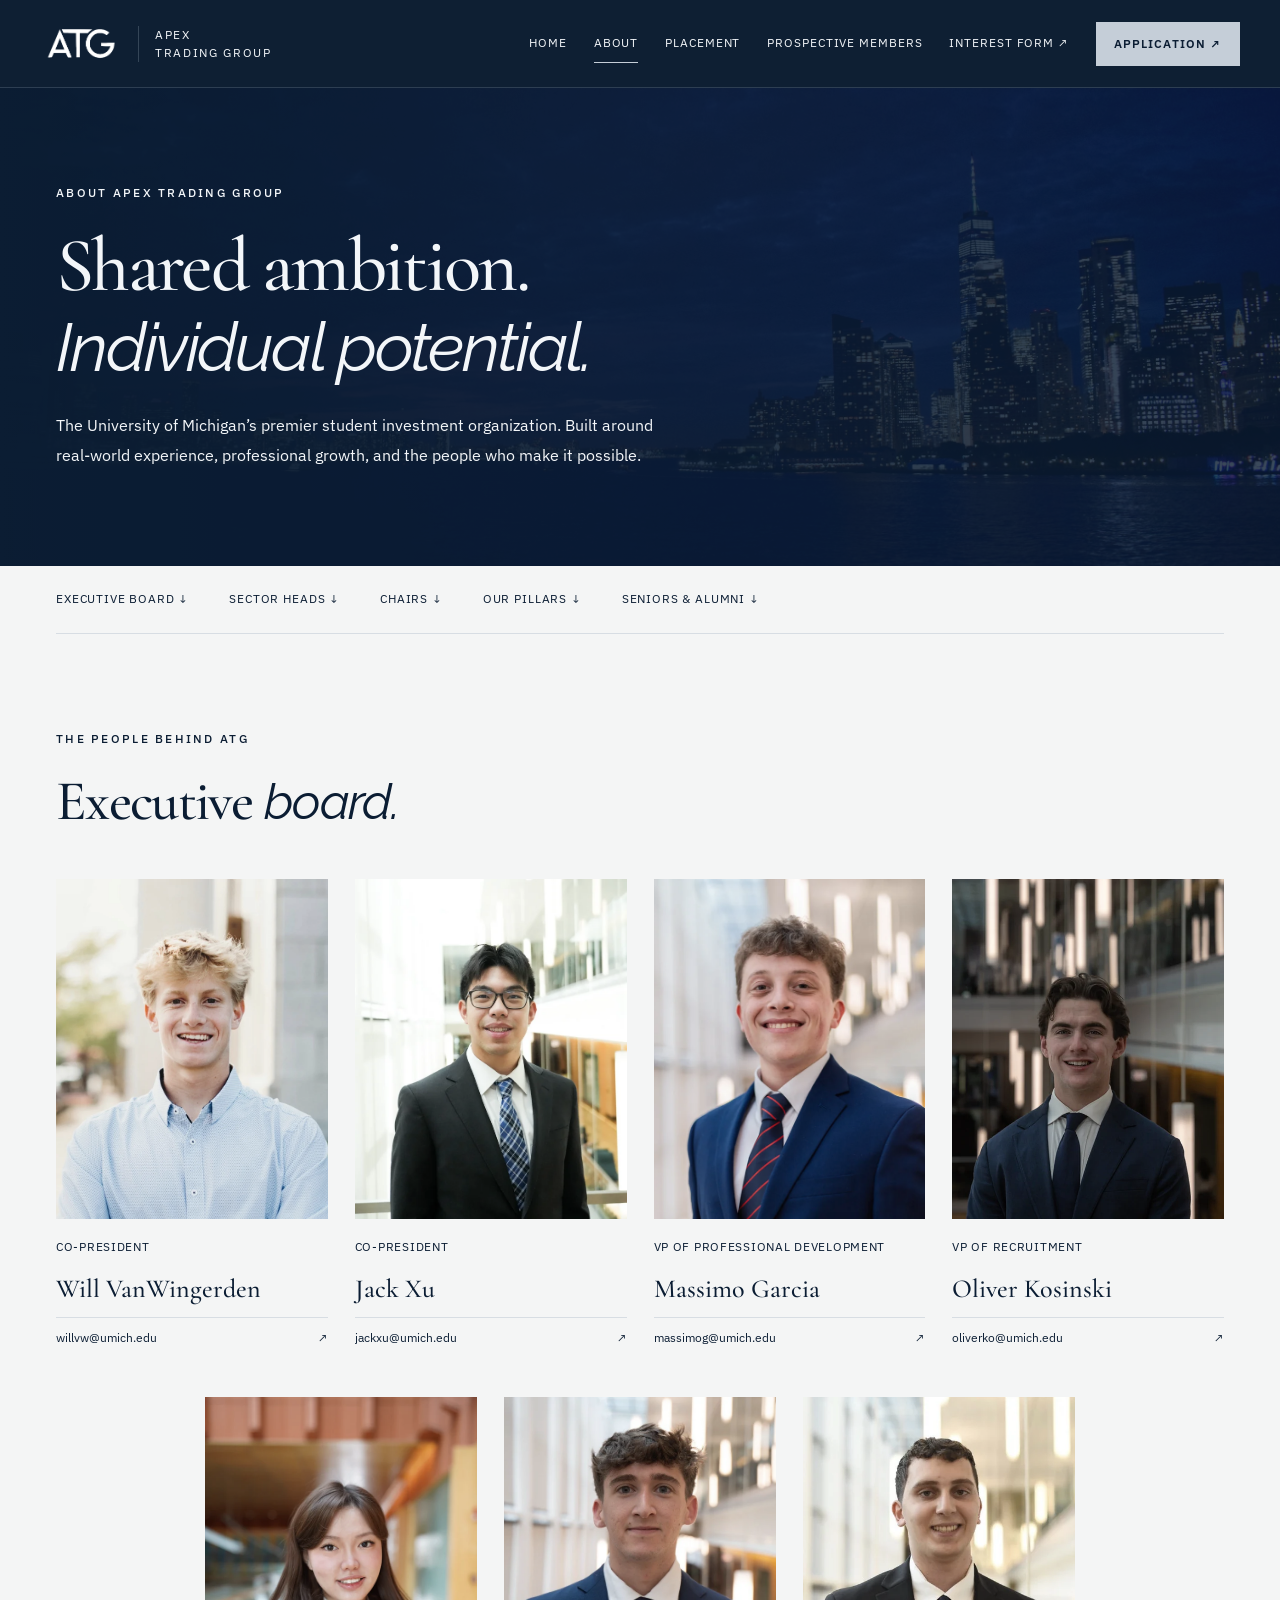
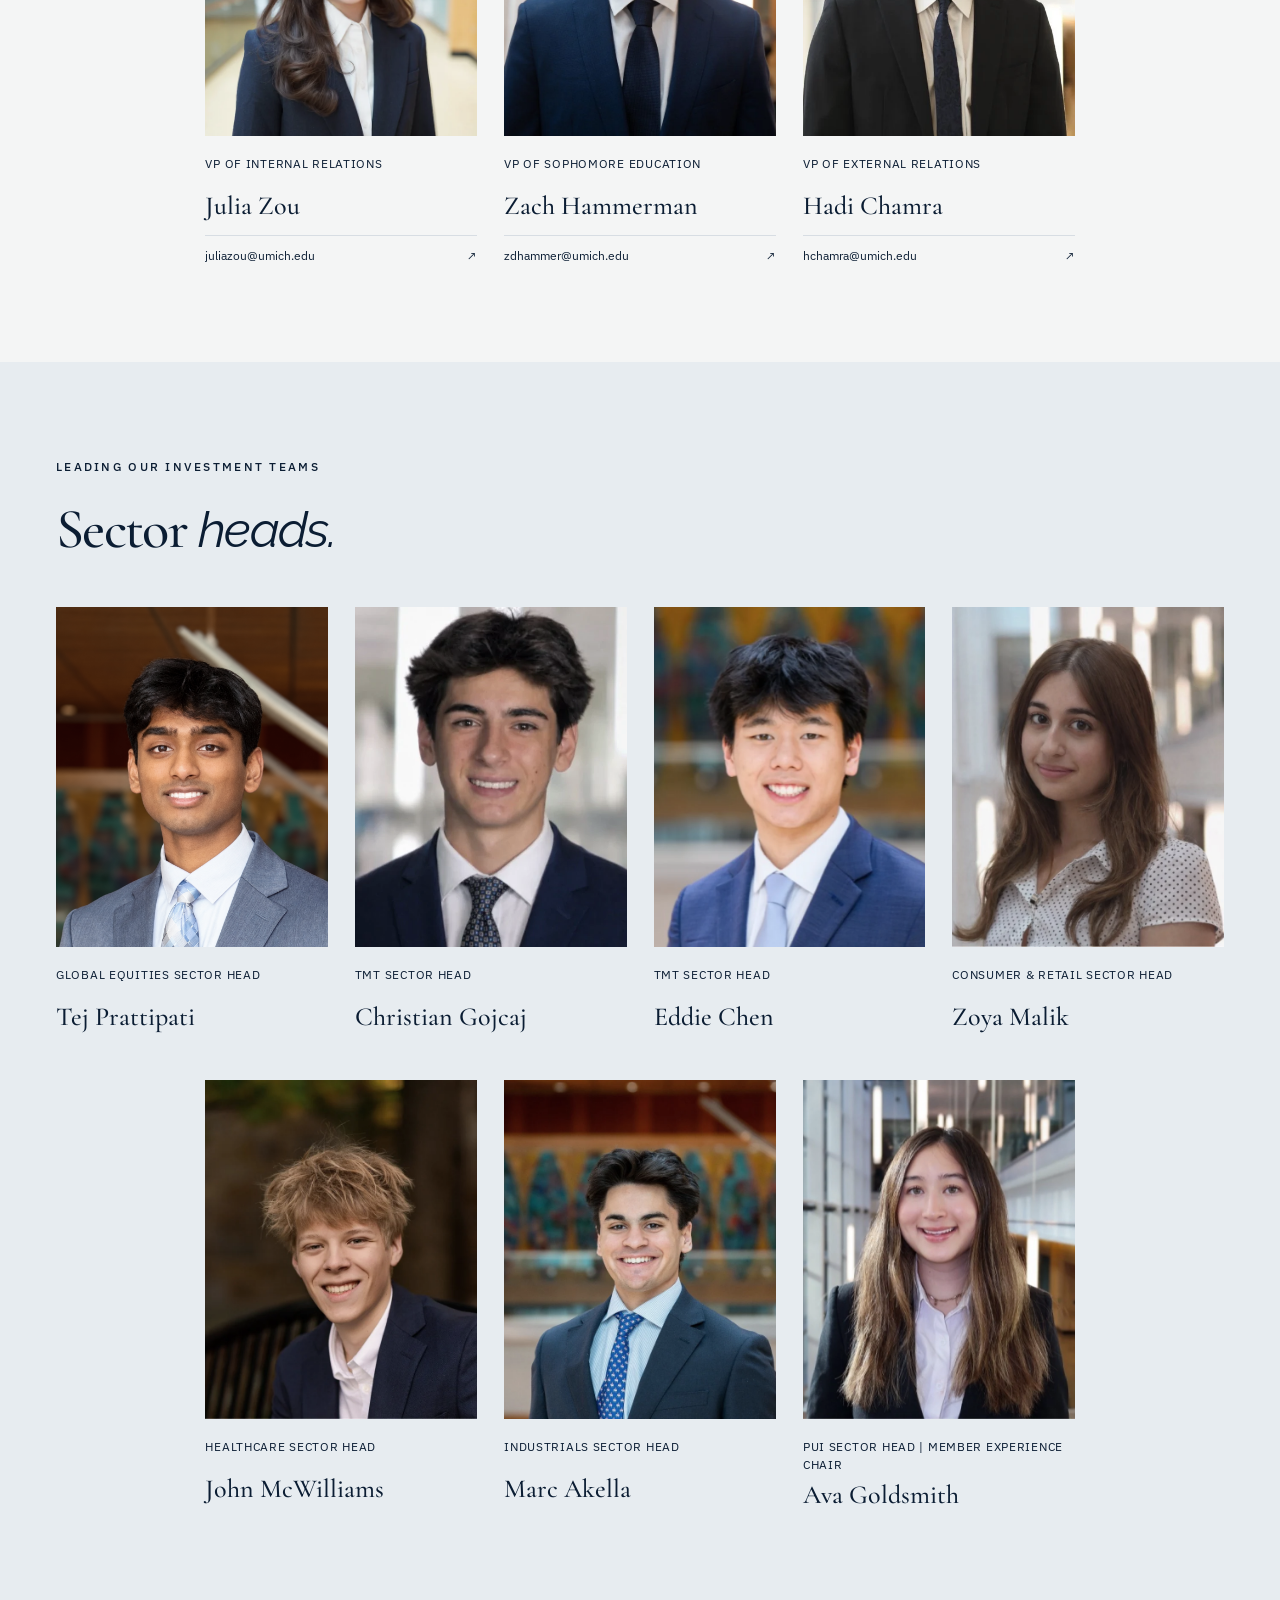
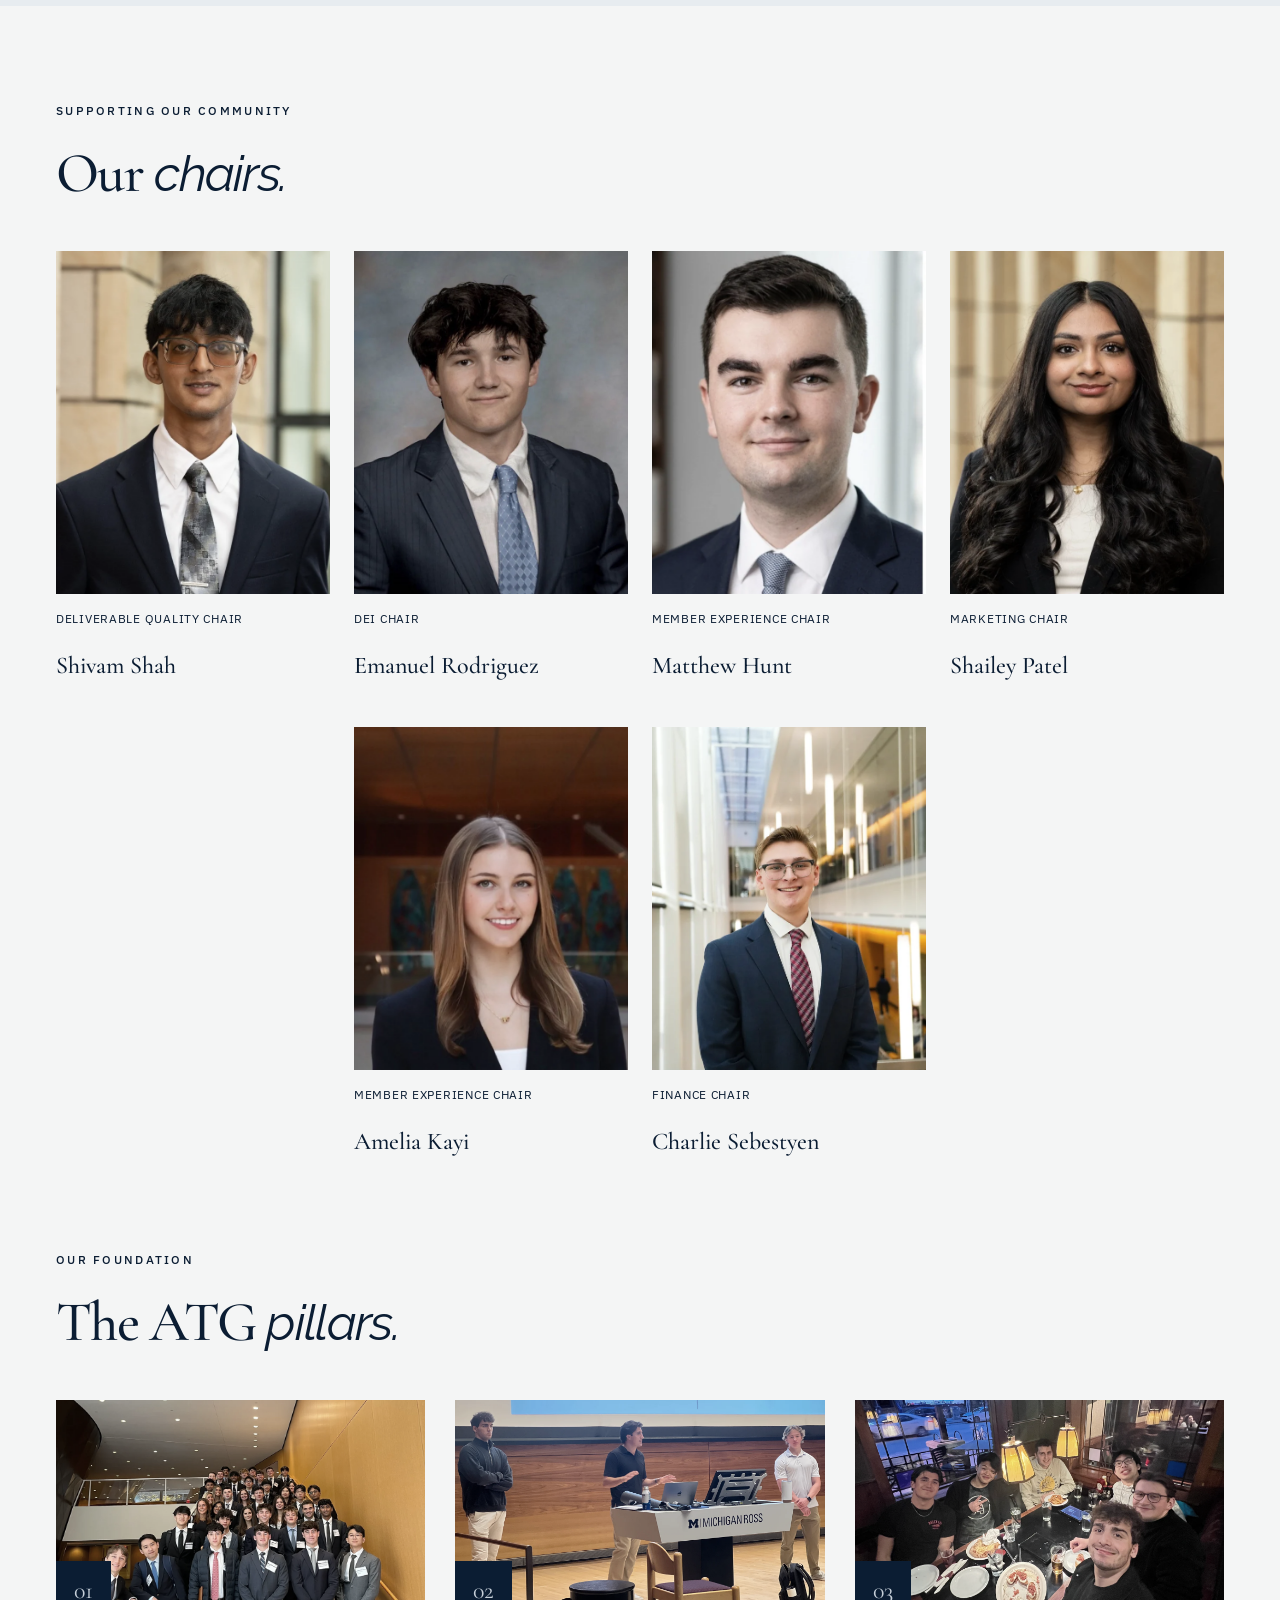
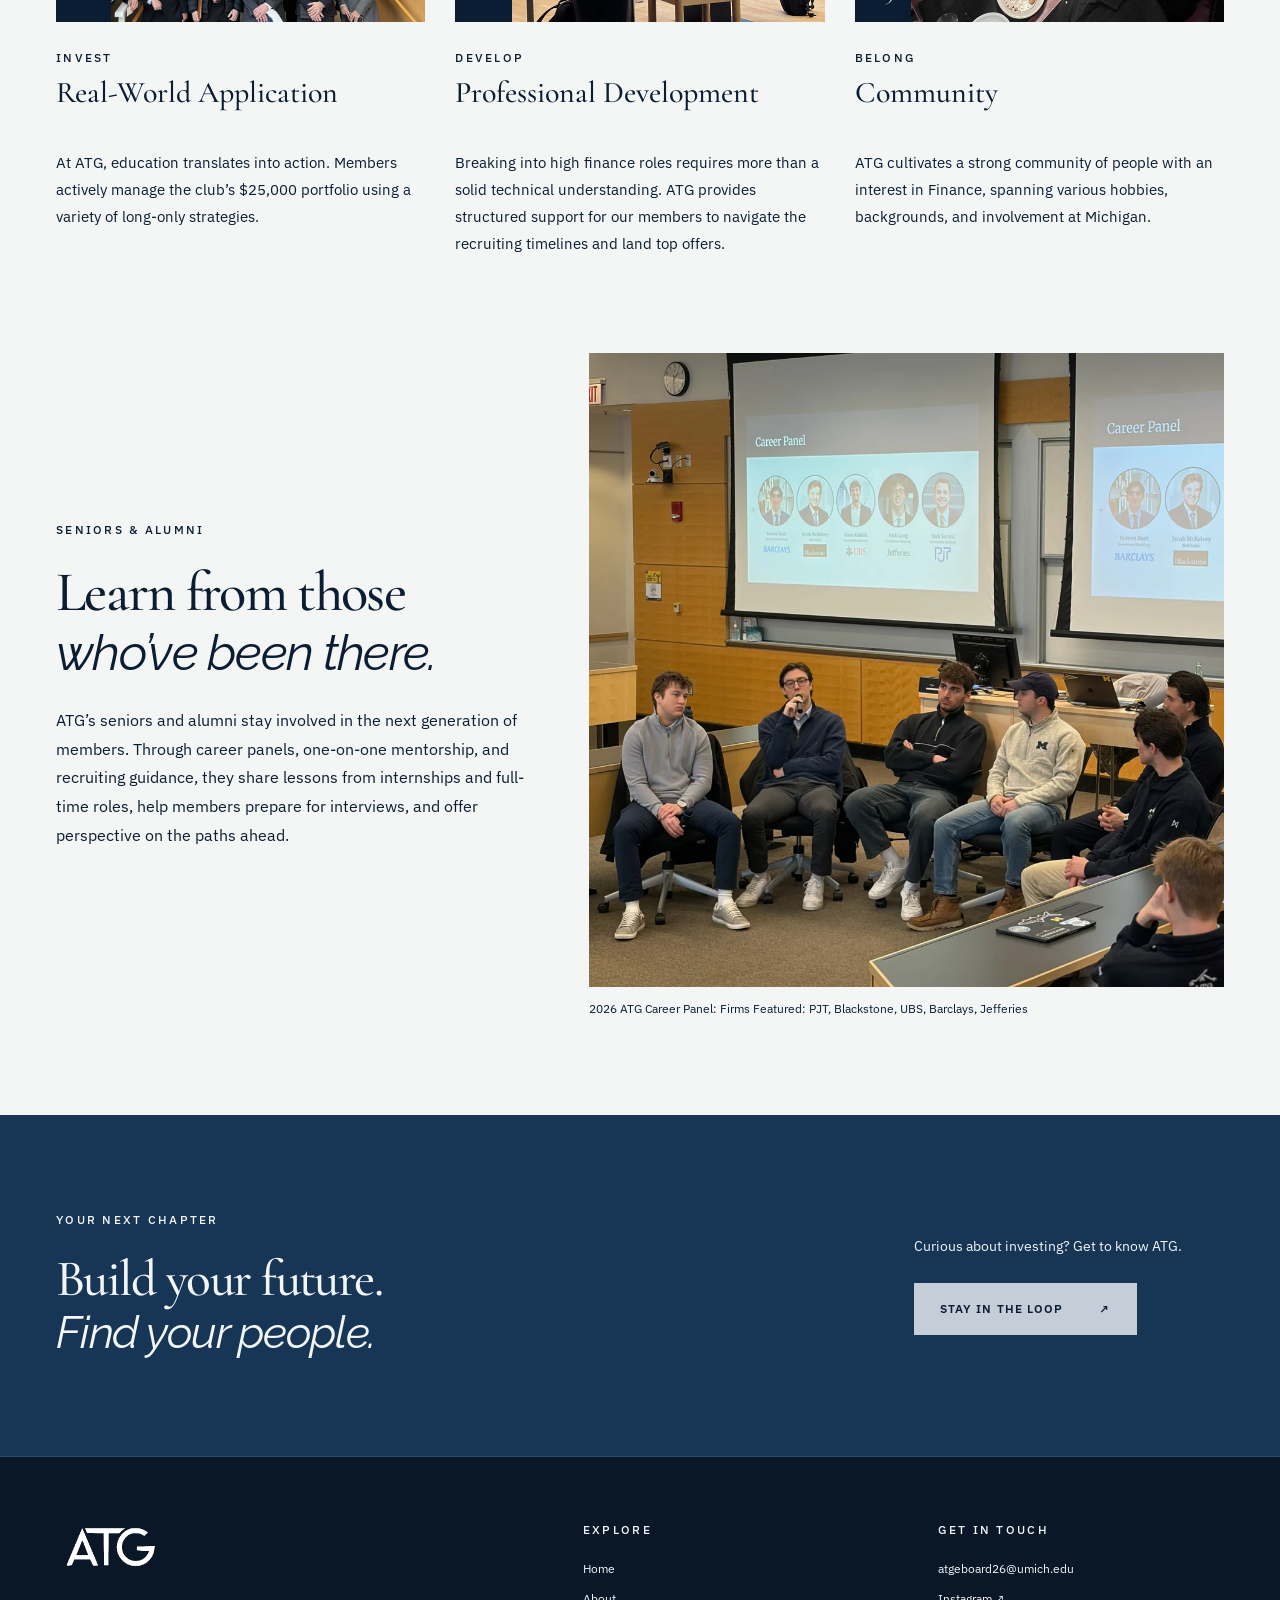
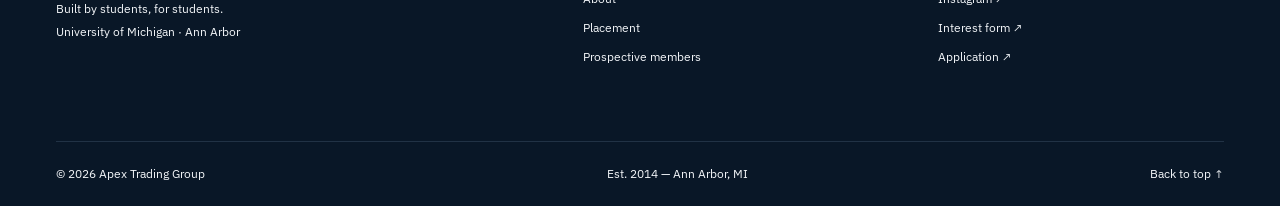
==== about/index.html @ 4c147b8f "Align mobile menu label and hamburger icon" ====
<!doctype html><html lang="en"><head><base href="../"><meta charset="utf-8"><meta name="viewport" content="width=device-width,initial-scale=1"><meta name="theme-color" content="#0b1d33"><title>About — Apex Trading Group | University of Michigan</title><meta name="description" content="Meet the executive board, chairs, and sector heads of Apex Trading Group at the University of Michigan."><link rel="icon" href="assets/images/atg-logo.png"><link rel="stylesheet" href="assets/fonts/fonts.css?v=ea25c4d2a9d0"><link rel="stylesheet" href="assets/style.css?v=7af7ab10a6bd"></head><body id="top"><a class="skip-link" href="about.html#main">Skip to content</a><header class="site-header">
    <a class="brand" href="index.html" aria-label="Apex Trading Group home"><span class="brand-mark"><img src="assets/images/atg-wordmark-white.webp" alt="ATG" width="780" height="366"></span><span class="brand-name">APEX<br>TRADING GROUP</span></a>
    <button class="menu-toggle" type="button" aria-expanded="false" aria-controls="main-nav"><span>Menu</span><svg width="16" height="12" viewBox="0 0 16 12" aria-hidden="true" focusable="false"><path d="M1 1H15M1 6H15M1 11H15" fill="none" stroke="currentColor" stroke-width="1.25"/></svg></button><nav id="main-nav" aria-label="Main navigation"><a href="index.html">Home</a><a href="about.html" aria-current="page">About</a><a href="placement.html">Placement</a><a href="prospective-members.html">Prospective members</a><a class="nav-interest" href="https://docs.google.com/forms/d/e/1FAIpQLScVhLemPFYhCPNIk2Ntit9PGxSt3cFWAZRNWeOc0bkL1iDHwQ/viewform" target="_blank" rel="noopener">Interest form ↗</a><a class="button small" href="https://docs.google.com/forms/d/e/1FAIpQLSdsdARANegPU2hPOpjgXjonW-cbbBb34Cm18DGZ4Rh7cRIPxQ/viewform" target="_blank" rel="noopener">Application ↗</a></nav></header><main id="main"><section class="subhero"><div class="subhero-sky"></div><div class="wrap"><p class="eyebrow light">About Apex Trading Group</p><h1>Shared ambition.<br><em>Individual potential.</em></h1><p class="lead">The University of Michigan’s premier student investment organization. Built around real-world experience, professional growth, and the people who make it possible.</p></div></section>
    <nav class="section-nav wrap" aria-label="About sections"><a href="about.html#executive-board">Executive board ↓</a><a href="about.html#sector-heads">Sector heads ↓</a><a href="about.html#chairs">Chairs ↓</a><a href="about.html#pillars">Our pillars ↓</a><a href="about.html#mentorship">Seniors &amp; alumni ↓</a></nav>
    <section id="executive-board" class="section wrap"><div class="section-heading"><div><p class="eyebrow">The people behind ATG</p><h2>Executive <em>board.</em></h2></div></div><div class="people-grid"><article class="person reveal"><div class="person-photo"><img src="assets/images/will-vanwingerden.webp" alt="Will VanWingerden" class="" width="841" height="900" loading="lazy" ></div><div class="person-info"><p>Co-President</p><h3>Will VanWingerden</h3><a href="mailto:willvw@umich.edu">willvw@umich.edu <span>↗</span></a></div></article><article class="person reveal"><div class="person-photo"><img src="assets/images/jack-xu.webp" alt="Jack Xu" class="" width="639" height="900" loading="lazy" ></div><div class="person-info"><p>Co-President</p><h3>Jack Xu</h3><a href="mailto:jackxu@umich.edu">jackxu@umich.edu <span>↗</span></a></div></article><article class="person reveal"><div class="person-photo"><img src="assets/images/massimo-garcia.webp" alt="Massimo Garcia" class="" width="600" height="900" loading="lazy" ></div><div class="person-info"><p>VP of Professional Development</p><h3>Massimo Garcia</h3><a href="mailto:massimog@umich.edu">massimog@umich.edu <span>↗</span></a></div></article><article class="person reveal"><div class="person-photo"><img src="assets/images/oliver-kosinski.webp" alt="Oliver Kosinski" class="" width="599" height="900" loading="lazy" style="--photo-zoom:1.15;object-position:center 65%"></div><div class="person-info"><p>VP of Recruitment</p><h3>Oliver Kosinski</h3><a href="mailto:oliverko@umich.edu">oliverko@umich.edu <span>↗</span></a></div></article><article class="person reveal"><div class="person-photo"><img src="assets/images/julia-zou.webp" alt="Julia Zou" class="" width="600" height="900" loading="lazy" ></div><div class="person-info"><p>VP of Internal Relations</p><h3>Julia Zou</h3><a href="mailto:juliazou@umich.edu">juliazou@umich.edu <span>↗</span></a></div></article><article class="person reveal"><div class="person-photo"><img src="assets/images/zach-hammerman.webp" alt="Zach Hammerman" class="" width="800" height="800" loading="lazy" ></div><div class="person-info"><p>VP of Sophomore Education</p><h3>Zach Hammerman</h3><a href="mailto:zdhammer@umich.edu">zdhammer@umich.edu <span>↗</span></a></div></article><article class="person reveal"><div class="person-photo"><img src="assets/images/hadi-chamra.webp" alt="Hadi Chamra" class="" width="900" height="572" loading="lazy" ></div><div class="person-info"><p>VP of External Relations</p><h3>Hadi Chamra</h3><a href="mailto:hchamra@umich.edu">hchamra@umich.edu <span>↗</span></a></div></article></div></section>
    <section id="sector-heads" class="section chairs-section"><div class="wrap"><div class="section-heading"><div><p class="eyebrow">Leading our investment teams</p><h2>Sector <em>heads.</em></h2></div></div><div class="people-grid"><article class="person reveal"><div class="person-photo"><img src="assets/images/tej-prattipati-new.png" alt="Tej Prattipati" class="" width="1254" height="1254" loading="lazy" ></div><div class="person-info"><p>Global Equities Sector Head</p><h3>Tej Prattipati</h3></div></article><article class="person reveal"><div class="person-photo"><img src="assets/images/christian-gojcaj.webp" alt="Christian Gojcaj" class="" width="579" height="599" loading="lazy" ></div><div class="person-info"><p>TMT Sector Head</p><h3>Christian Gojcaj</h3></div></article><article class="person reveal"><div class="person-photo"><img src="assets/images/edward-chen.webp" alt="Eddie Chen" class="" width="800" height="800" loading="lazy" ></div><div class="person-info"><p>TMT Sector Head</p><h3>Eddie Chen</h3></div></article><article class="person reveal"><div class="person-photo"><img src="assets/images/zoya-malik.webp" alt="Zoya Malik" class="" width="800" height="800" loading="lazy" ></div><div class="person-info"><p>Consumer &amp; Retail Sector Head</p><h3>Zoya Malik</h3></div></article><article class="person reveal"><div class="person-photo"><img src="assets/images/john-mcwilliams.webp" alt="John McWilliams" class="" width="800" height="800" loading="lazy" ></div><div class="person-info"><p>Healthcare Sector Head</p><h3>John McWilliams</h3></div></article><article class="person reveal"><div class="person-photo"><img src="assets/images/marc-akella.webp" alt="Marc Akella" class="" width="800" height="800" loading="lazy" ></div><div class="person-info"><p>Industrials Sector Head</p><h3>Marc Akella</h3></div></article><article class="person reveal"><div class="person-photo"><img src="assets/images/ava-goldsmith.webp" alt="Ava Goldsmith" class="" width="800" height="800" loading="lazy" ></div><div class="person-info"><p>PUI Sector Head | Member Experience Chair</p><h3>Ava Goldsmith</h3></div></article></div></div></section>
    <section id="chairs" class="section wrap"><div class="section-heading"><div><p class="eyebrow">Supporting our community</p><h2>Our <em>chairs.</em></h2></div></div><div class="people-grid"><article class="person reveal"><div class="person-photo"><img src="assets/images/shivam-shah.webp" alt="Shivam Shah" class="" width="800" height="800" loading="lazy" ></div><div class="person-info"><p>Deliverable Quality Chair</p><h3>Shivam Shah</h3></div></article><article class="person reveal"><div class="person-photo"><img src="assets/images/emanuel-rodriguez.webp" alt="Emanuel Rodriguez" class="" width="648" height="899" loading="lazy" ></div><div class="person-info"><p>DEI Chair</p><h3>Emanuel Rodriguez</h3></div></article><article class="person reveal"><div class="person-photo"><img src="assets/images/matthew-hunt.webp" alt="Matthew Hunt" class="" width="800" height="800" loading="lazy" ></div><div class="person-info"><p>Member Experience Chair</p><h3>Matthew Hunt</h3></div></article><article class="person reveal"><div class="person-photo"><img src="assets/images/shailey-patel.webp" alt="Shailey Patel" class="" width="800" height="800" loading="lazy" ></div><div class="person-info"><p>Marketing Chair</p><h3>Shailey Patel</h3></div></article><article class="person reveal"><div class="person-photo"><img src="assets/images/amelia-kayi.webp" alt="Amelia Kayi" class="" width="800" height="800" loading="lazy" ></div><div class="person-info"><p>Member Experience Chair</p><h3>Amelia Kayi</h3></div></article><article class="person reveal"><div class="person-photo"><img src="assets/images/charlie-sebestyen.webp" alt="Charlie Sebestyen" class="" width="599" height="900" loading="lazy" ></div><div class="person-info"><p>Finance Chair</p><h3>Charlie Sebestyen</h3></div></article></div></section>
    <section id="pillars" class="section wrap"><div class="section-heading"><div><p class="eyebrow">Our foundation</p><h2>The ATG <em>pillars.</em></h2></div></div><div class="pillars"><article class="pillar reveal" id="pillar-1"><div class="pillar-photo"><img src="assets/images/real-world-application.webp" alt="ATG members together at a club event" class="" width="1050" height="1400" loading="lazy" ><span>01</span></div><div class="pillar-copy"><p class="eyebrow">Invest</p><h3>Real-World Application</h3><p>At ATG, education translates into action. Members actively manage the club’s $25,000 portfolio using a variety of long-only strategies.</p></div></article><article class="pillar reveal" id="pillar-2"><div class="pillar-photo"><img src="assets/images/club-gallery-10.webp" alt="ATG members presenting at the Michigan Ross podium" class="" width="1400" height="1050" loading="lazy" ><span>02</span></div><div class="pillar-copy"><p class="eyebrow">Develop</p><h3>Professional Development</h3><p>Breaking into high finance roles requires more than a solid technical understanding. ATG provides structured support for our members to navigate the recruiting timelines and land top offers.</p></div></article><article class="pillar reveal" id="pillar-3"><div class="pillar-photo"><img src="assets/images/community.webp" alt="ATG members socializing" class="" width="1400" height="1050" loading="lazy" ><span>03</span></div><div class="pillar-copy"><p class="eyebrow">Belong</p><h3>Community</h3><p>ATG cultivates a strong community of people with an interest in Finance, spanning various hobbies, backgrounds, and involvement at Michigan.</p></div></article></div></section>
    <section id="mentorship" class="section wrap mentorship-section"><div class="mentorship-copy"><p class="eyebrow">Seniors &amp; alumni</p><h2>Learn from those<br><em>who’ve been there.</em></h2><p>ATG’s seniors and alumni stay involved in the next generation of members. Through career panels, one-on-one mentorship, and recruiting guidance, they share lessons from internships and full-time roles, help members prepare for interviews, and offer perspective on the paths ahead.</p></div><figure class="mentorship-photo"><img src="assets/images/placement-group-photo.webp" alt="ATG members sharing their recruiting experiences at a career panel" class="" width="1050" height="1400" loading="lazy" ><figcaption>2026 ATG Career Panel: Firms Featured: PJT, Blackstone, UBS, Barclays, Jefferies</figcaption></figure></section></main><section class="join-band"><div class="wrap join-inner"><div><p class="eyebrow light">Your next chapter</p><h2>Build your future.<br><em>Find your people.</em></h2></div><div><p>Curious about investing? Get to know ATG.</p><a class="button" href="https://docs.google.com/forms/d/e/1FAIpQLScVhLemPFYhCPNIk2Ntit9PGxSt3cFWAZRNWeOc0bkL1iDHwQ/viewform" target="_blank" rel="noopener">Stay in the loop <span>↗</span></a></div></div></section>
    <footer class="site-footer"><div class="wrap footer-main"><a class="footer-brand" href="index.html"><img src="assets/images/atg-wordmark-white.webp" alt="Apex Trading Group" width="150" height="80"><span>Built by students, for students.<br>University of Michigan · Ann Arbor</span></a><div><p class="eyebrow light">Explore</p><a href="index.html">Home</a><a href="about.html">About</a><a href="placement.html">Placement</a><a href="prospective-members.html">Prospective members</a></div><div><p class="eyebrow light">Get in touch</p><a href="mailto:atgeboard26@umich.edu">atgeboard26@umich.edu</a><a class="" href="https://www.instagram.com/atgumich/?hl=en" target="_blank" rel="noopener">Instagram ↗</a><a class="" href="https://docs.google.com/forms/d/e/1FAIpQLScVhLemPFYhCPNIk2Ntit9PGxSt3cFWAZRNWeOc0bkL1iDHwQ/viewform" target="_blank" rel="noopener">Interest form ↗</a><a class="" href="https://docs.google.com/forms/d/e/1FAIpQLSdsdARANegPU2hPOpjgXjonW-cbbBb34Cm18DGZ4Rh7cRIPxQ/viewform" target="_blank" rel="noopener">Application ↗</a></div></div><div class="wrap footer-bottom"><span>© 2026 Apex Trading Group</span><span>Est. 2014 — Ann Arbor, MI</span><a href="about.html#top">Back to top ↑</a></div></footer><script src="assets/main.js?v=b35084d74c52" defer></script></body></html>
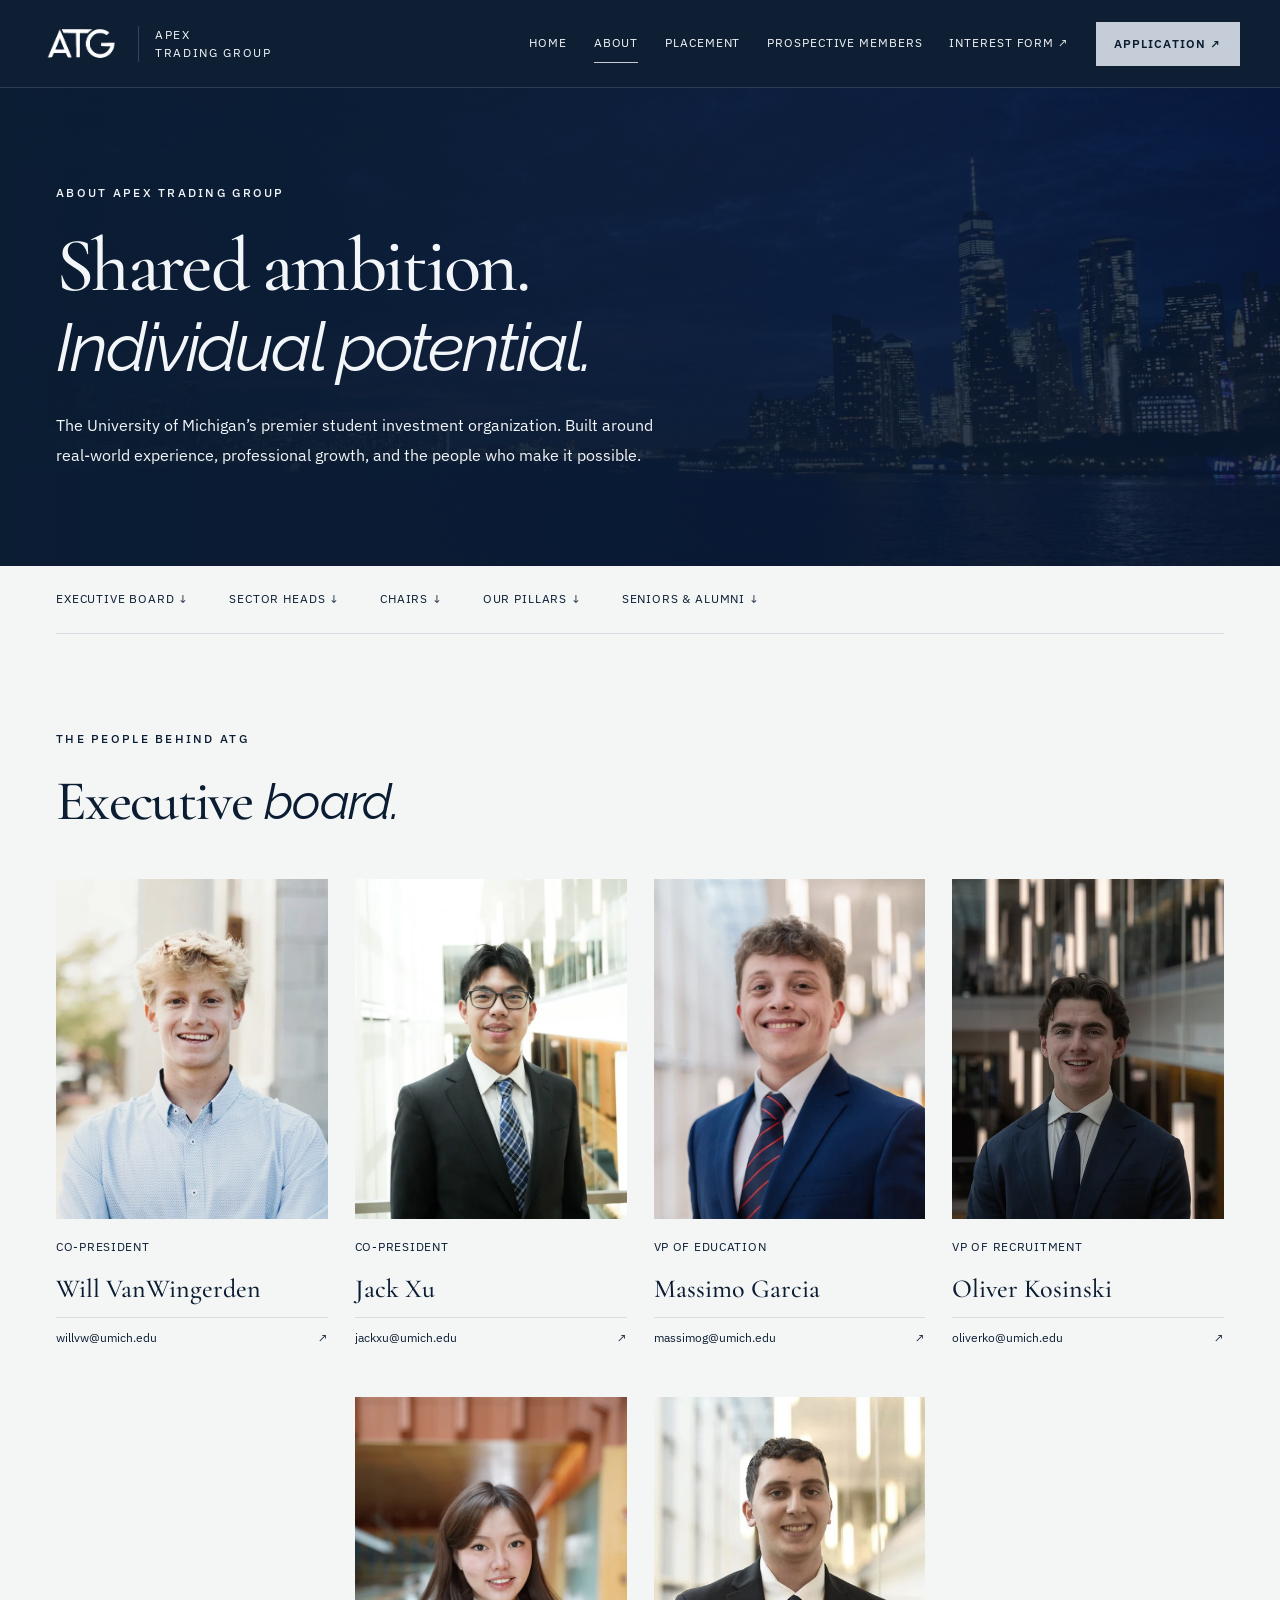
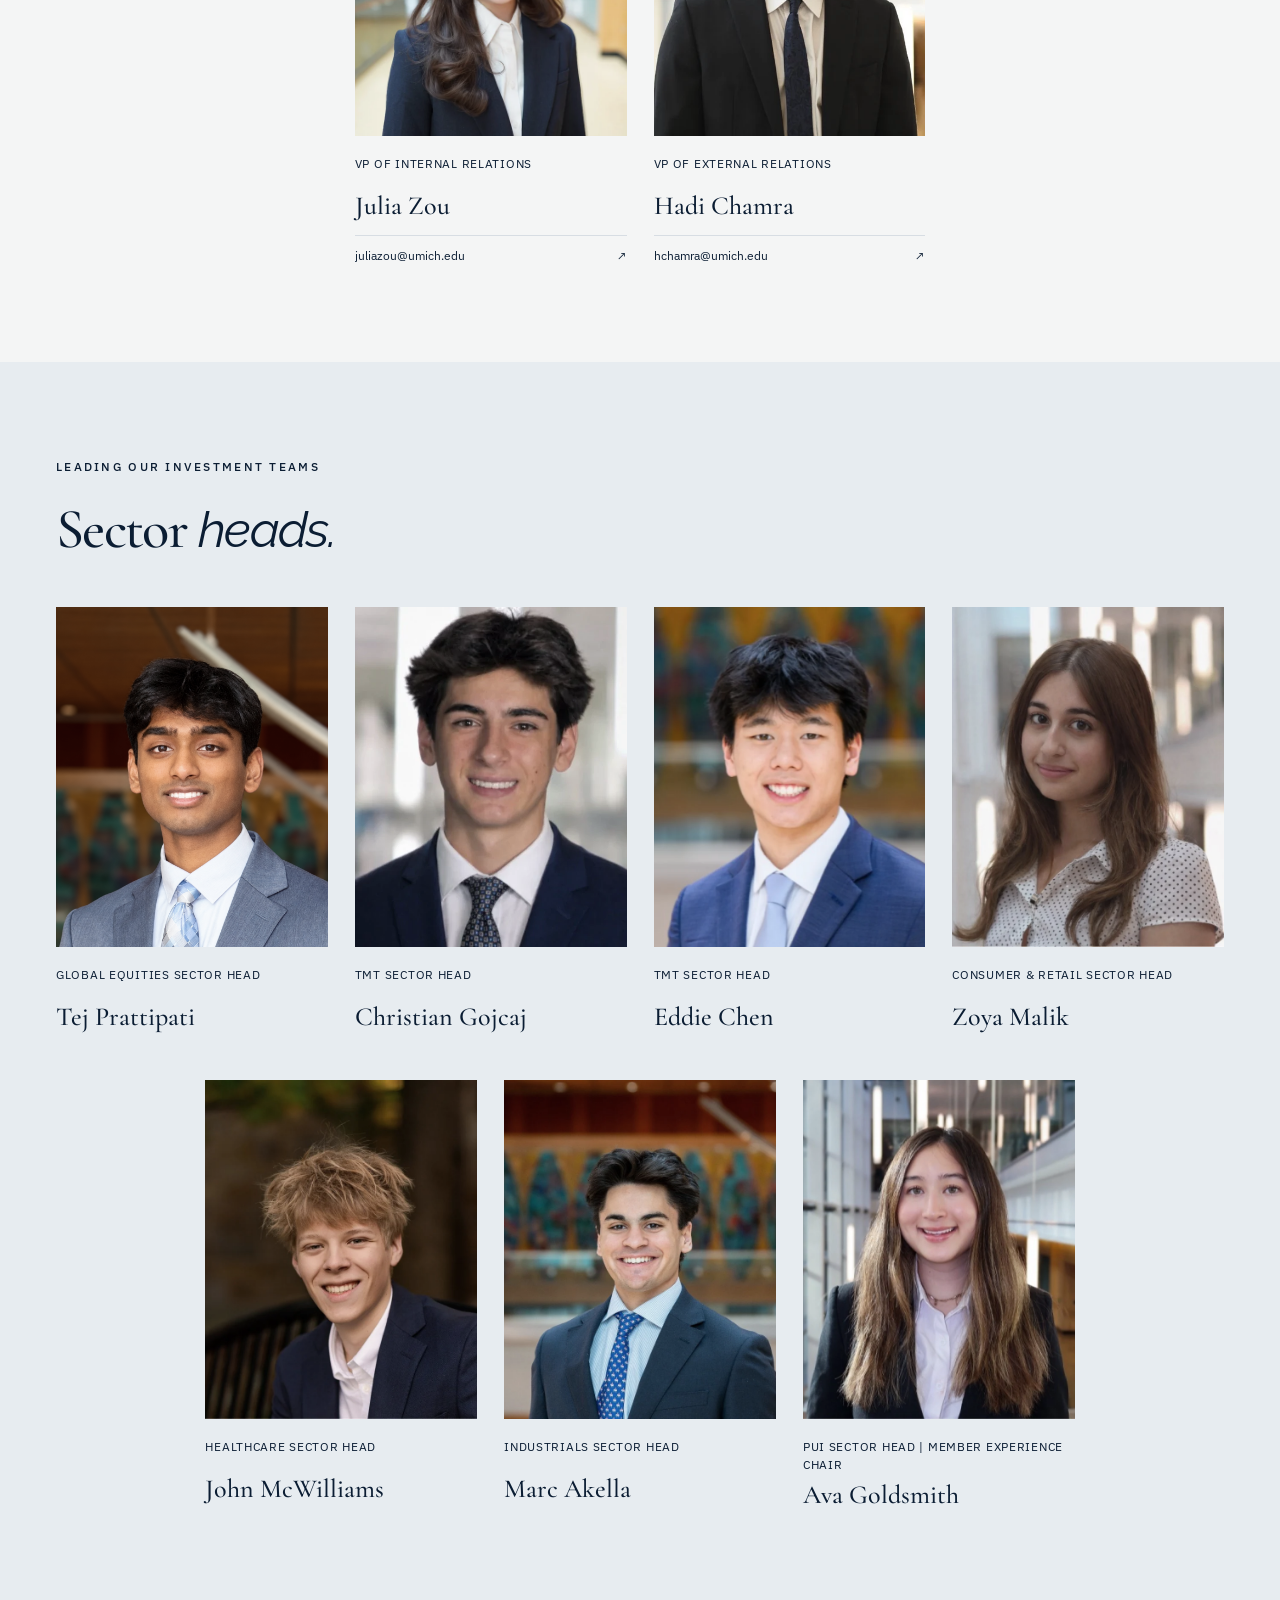
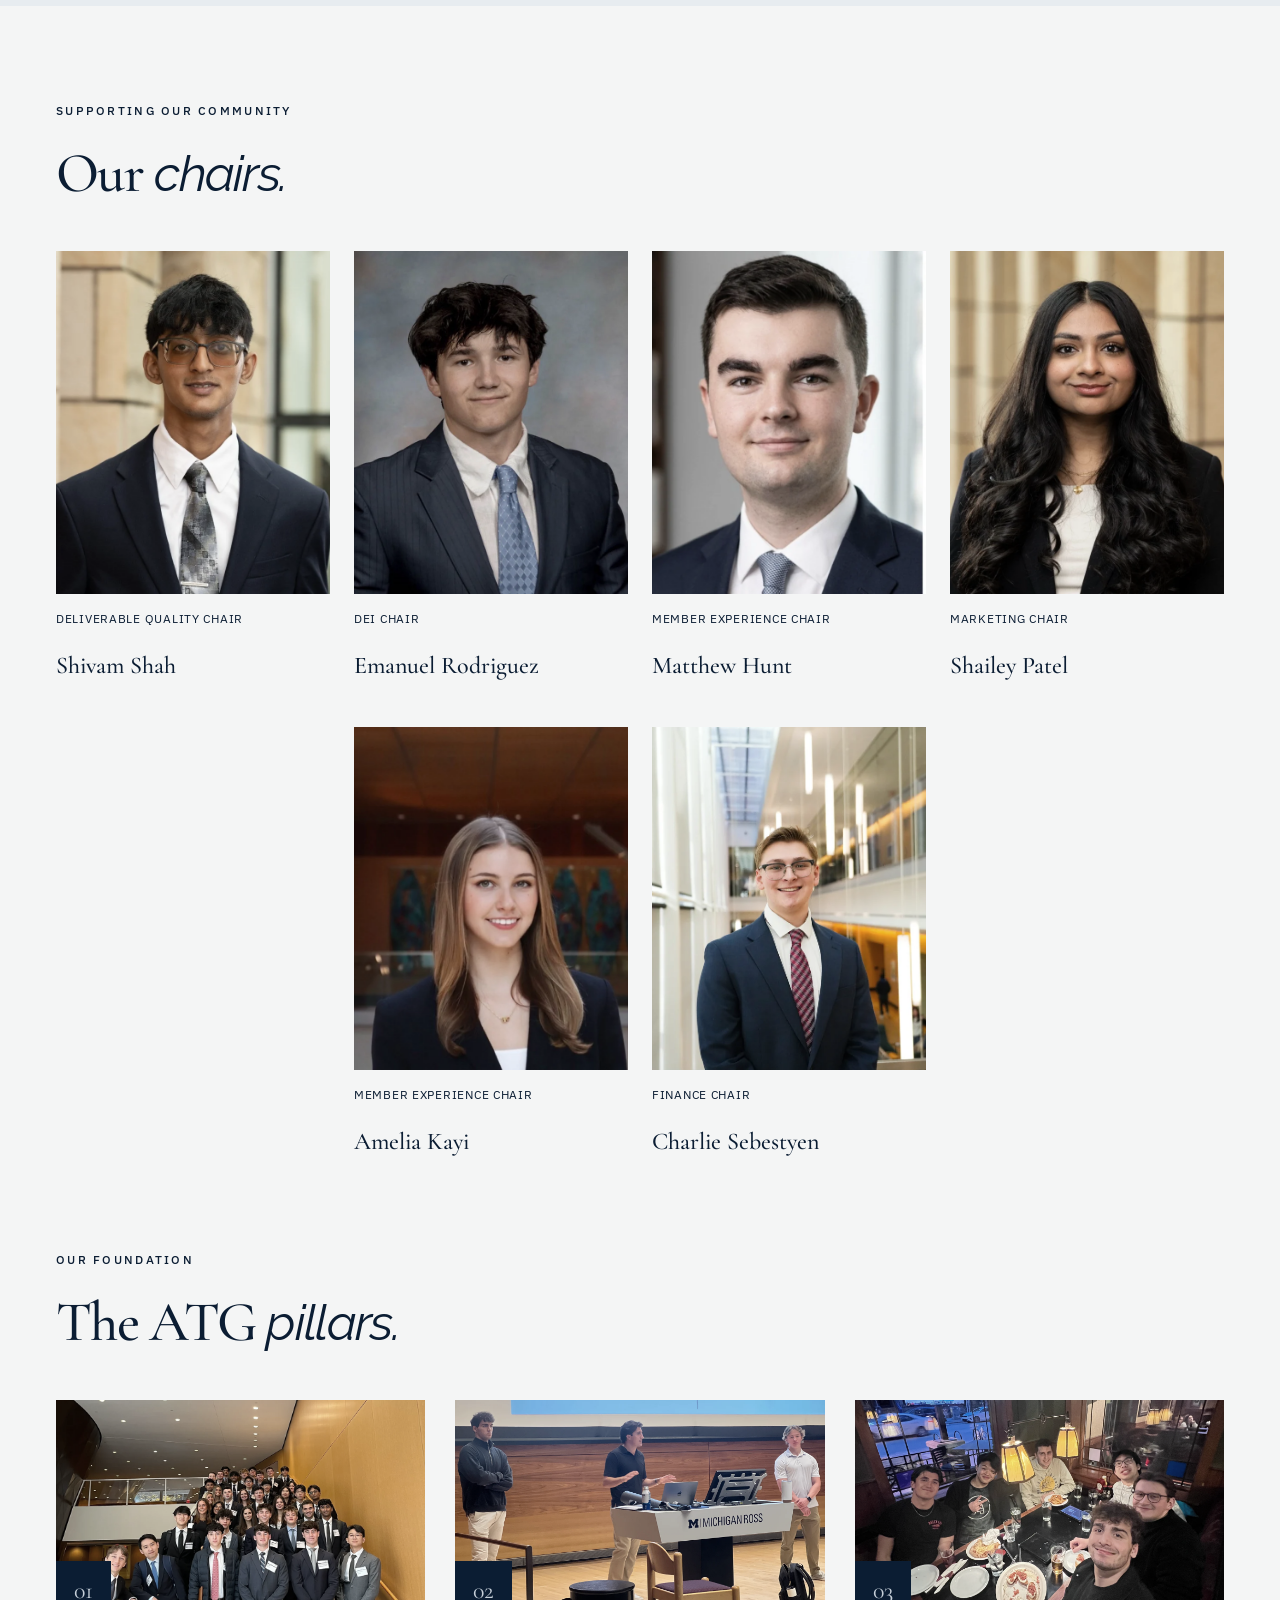
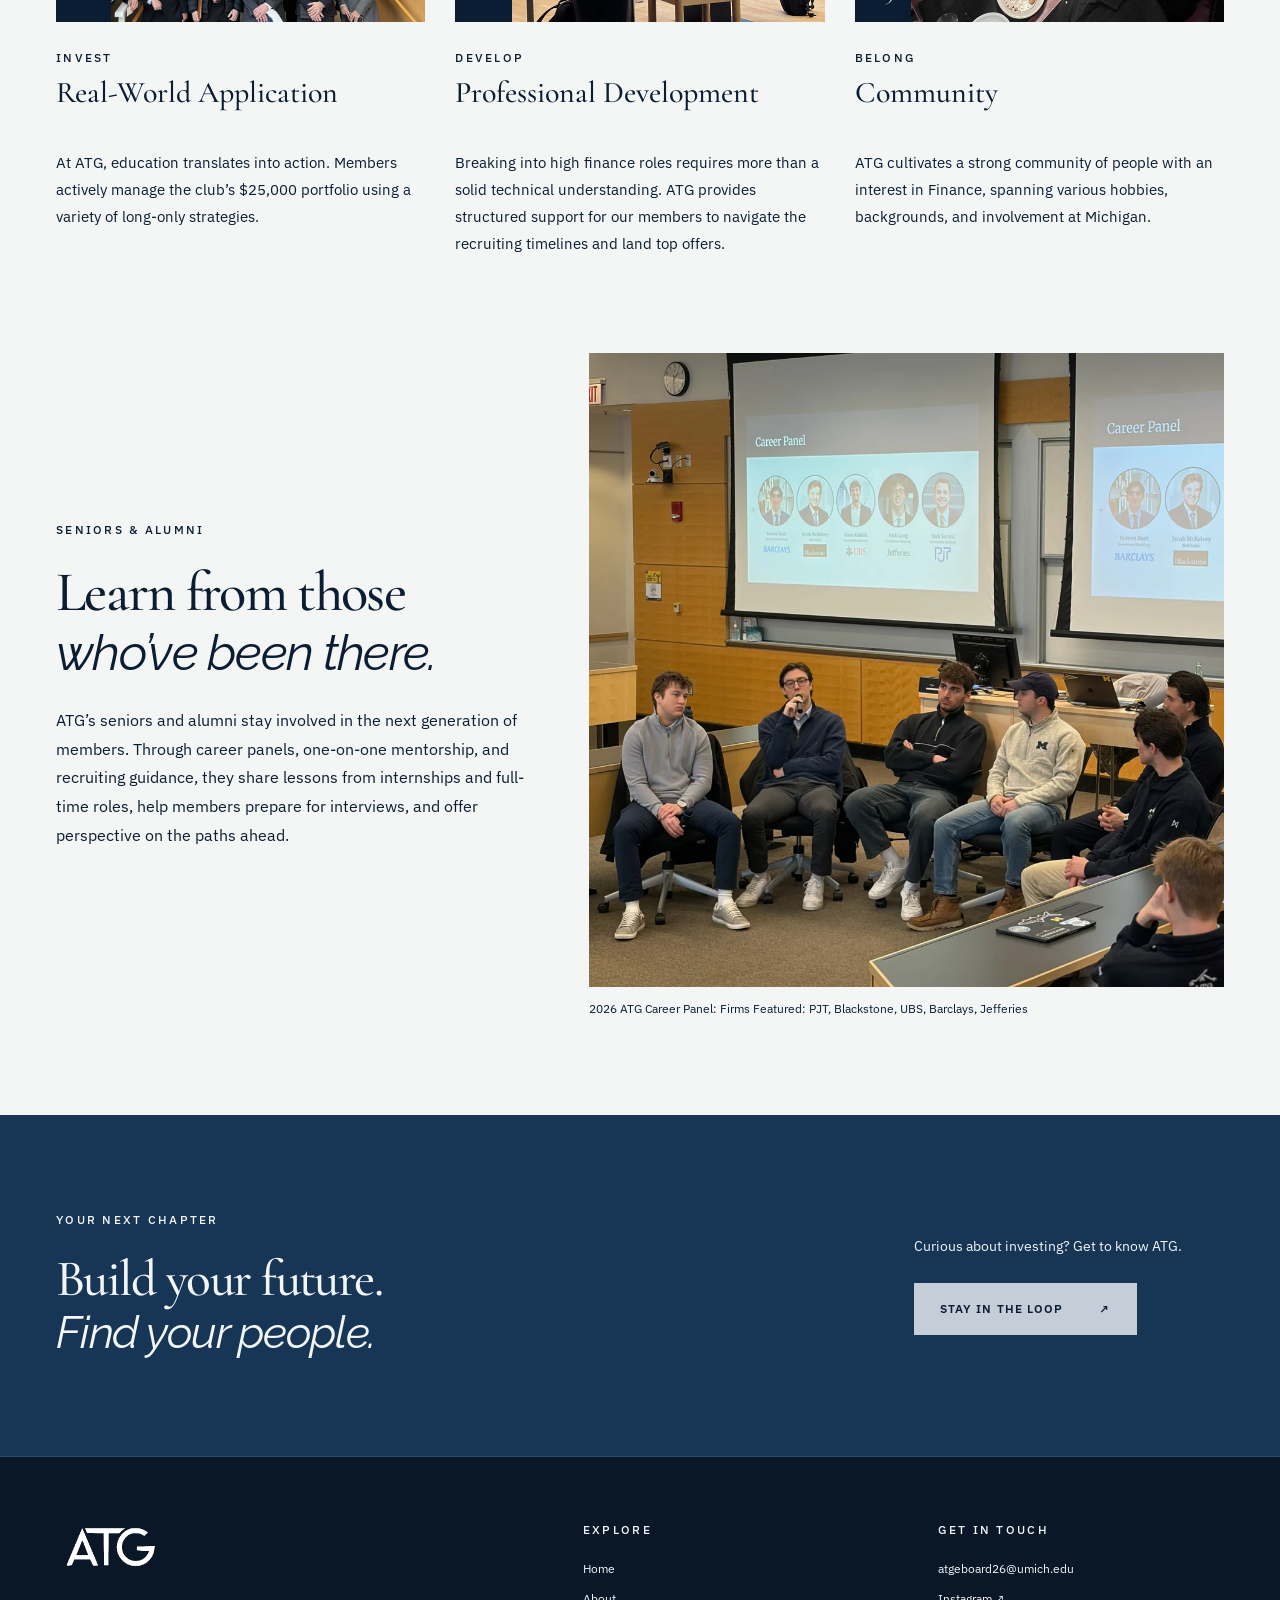
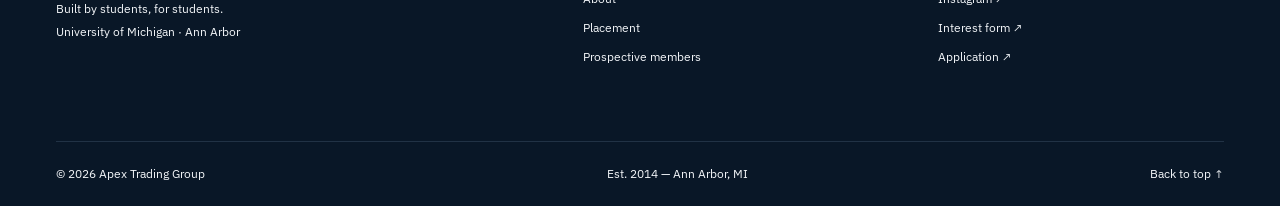
==== commit cc0531e0: "Update executive board roster and education title" ====
--- a/about/index.html
+++ b/about/index.html
@@ -2,7 +2,7 @@
     <a class="brand" href="index.html" aria-label="Apex Trading Group home"><span class="brand-mark"><img src="assets/images/atg-wordmark-white.webp" alt="ATG" width="780" height="366"></span><span class="brand-name">APEX<br>TRADING GROUP</span></a>
     <button class="menu-toggle" type="button" aria-expanded="false" aria-controls="main-nav"><span>Menu</span><svg width="16" height="12" viewBox="0 0 16 12" aria-hidden="true" focusable="false"><path d="M1 1H15M1 6H15M1 11H15" fill="none" stroke="currentColor" stroke-width="1.25"/></svg></button><nav id="main-nav" aria-label="Main navigation"><a href="index.html">Home</a><a href="about.html" aria-current="page">About</a><a href="placement.html">Placement</a><a href="prospective-members.html">Prospective members</a><a class="nav-interest" href="https://docs.google.com/forms/d/e/1FAIpQLScVhLemPFYhCPNIk2Ntit9PGxSt3cFWAZRNWeOc0bkL1iDHwQ/viewform" target="_blank" rel="noopener">Interest form ↗</a><a class="button small" href="https://docs.google.com/forms/d/e/1FAIpQLSdsdARANegPU2hPOpjgXjonW-cbbBb34Cm18DGZ4Rh7cRIPxQ/viewform" target="_blank" rel="noopener">Application ↗</a></nav></header><main id="main"><section class="subhero"><div class="subhero-sky"></div><div class="wrap"><p class="eyebrow light">About Apex Trading Group</p><h1>Shared ambition.<br><em>Individual potential.</em></h1><p class="lead">The University of Michigan’s premier student investment organization. Built around real-world experience, professional growth, and the people who make it possible.</p></div></section>
     <nav class="section-nav wrap" aria-label="About sections"><a href="about.html#executive-board">Executive board ↓</a><a href="about.html#sector-heads">Sector heads ↓</a><a href="about.html#chairs">Chairs ↓</a><a href="about.html#pillars">Our pillars ↓</a><a href="about.html#mentorship">Seniors &amp; alumni ↓</a></nav>
-    <section id="executive-board" class="section wrap"><div class="section-heading"><div><p class="eyebrow">The people behind ATG</p><h2>Executive <em>board.</em></h2></div></div><div class="people-grid"><article class="person reveal"><div class="person-photo"><img src="assets/images/will-vanwingerden.webp" alt="Will VanWingerden" class="" width="841" height="900" loading="lazy" ></div><div class="person-info"><p>Co-President</p><h3>Will VanWingerden</h3><a href="mailto:willvw@umich.edu">willvw@umich.edu <span>↗</span></a></div></article><article class="person reveal"><div class="person-photo"><img src="assets/images/jack-xu.webp" alt="Jack Xu" class="" width="639" height="900" loading="lazy" ></div><div class="person-info"><p>Co-President</p><h3>Jack Xu</h3><a href="mailto:jackxu@umich.edu">jackxu@umich.edu <span>↗</span></a></div></article><article class="person reveal"><div class="person-photo"><img src="assets/images/massimo-garcia.webp" alt="Massimo Garcia" class="" width="600" height="900" loading="lazy" ></div><div class="person-info"><p>VP of Professional Development</p><h3>Massimo Garcia</h3><a href="mailto:massimog@umich.edu">massimog@umich.edu <span>↗</span></a></div></article><article class="person reveal"><div class="person-photo"><img src="assets/images/oliver-kosinski.webp" alt="Oliver Kosinski" class="" width="599" height="900" loading="lazy" style="--photo-zoom:1.15;object-position:center 65%"></div><div class="person-info"><p>VP of Recruitment</p><h3>Oliver Kosinski</h3><a href="mailto:oliverko@umich.edu">oliverko@umich.edu <span>↗</span></a></div></article><article class="person reveal"><div class="person-photo"><img src="assets/images/julia-zou.webp" alt="Julia Zou" class="" width="600" height="900" loading="lazy" ></div><div class="person-info"><p>VP of Internal Relations</p><h3>Julia Zou</h3><a href="mailto:juliazou@umich.edu">juliazou@umich.edu <span>↗</span></a></div></article><article class="person reveal"><div class="person-photo"><img src="assets/images/zach-hammerman.webp" alt="Zach Hammerman" class="" width="800" height="800" loading="lazy" ></div><div class="person-info"><p>VP of Sophomore Education</p><h3>Zach Hammerman</h3><a href="mailto:zdhammer@umich.edu">zdhammer@umich.edu <span>↗</span></a></div></article><article class="person reveal"><div class="person-photo"><img src="assets/images/hadi-chamra.webp" alt="Hadi Chamra" class="" width="900" height="572" loading="lazy" ></div><div class="person-info"><p>VP of External Relations</p><h3>Hadi Chamra</h3><a href="mailto:hchamra@umich.edu">hchamra@umich.edu <span>↗</span></a></div></article></div></section>
+    <section id="executive-board" class="section wrap"><div class="section-heading"><div><p class="eyebrow">The people behind ATG</p><h2>Executive <em>board.</em></h2></div></div><div class="people-grid"><article class="person reveal"><div class="person-photo"><img src="assets/images/will-vanwingerden.webp" alt="Will VanWingerden" class="" width="841" height="900" loading="lazy" ></div><div class="person-info"><p>Co-President</p><h3>Will VanWingerden</h3><a href="mailto:willvw@umich.edu">willvw@umich.edu <span>↗</span></a></div></article><article class="person reveal"><div class="person-photo"><img src="assets/images/jack-xu.webp" alt="Jack Xu" class="" width="639" height="900" loading="lazy" ></div><div class="person-info"><p>Co-President</p><h3>Jack Xu</h3><a href="mailto:jackxu@umich.edu">jackxu@umich.edu <span>↗</span></a></div></article><article class="person reveal"><div class="person-photo"><img src="assets/images/massimo-garcia.webp" alt="Massimo Garcia" class="" width="600" height="900" loading="lazy" ></div><div class="person-info"><p>VP of Education</p><h3>Massimo Garcia</h3><a href="mailto:massimog@umich.edu">massimog@umich.edu <span>↗</span></a></div></article><article class="person reveal"><div class="person-photo"><img src="assets/images/oliver-kosinski.webp" alt="Oliver Kosinski" class="" width="599" height="900" loading="lazy" style="--photo-zoom:1.15;object-position:center 65%"></div><div class="person-info"><p>VP of Recruitment</p><h3>Oliver Kosinski</h3><a href="mailto:oliverko@umich.edu">oliverko@umich.edu <span>↗</span></a></div></article><article class="person reveal"><div class="person-photo"><img src="assets/images/julia-zou.webp" alt="Julia Zou" class="" width="600" height="900" loading="lazy" ></div><div class="person-info"><p>VP of Internal Relations</p><h3>Julia Zou</h3><a href="mailto:juliazou@umich.edu">juliazou@umich.edu <span>↗</span></a></div></article><article class="person reveal"><div class="person-photo"><img src="assets/images/hadi-chamra.webp" alt="Hadi Chamra" class="" width="900" height="572" loading="lazy" ></div><div class="person-info"><p>VP of External Relations</p><h3>Hadi Chamra</h3><a href="mailto:hchamra@umich.edu">hchamra@umich.edu <span>↗</span></a></div></article></div></section>
     <section id="sector-heads" class="section chairs-section"><div class="wrap"><div class="section-heading"><div><p class="eyebrow">Leading our investment teams</p><h2>Sector <em>heads.</em></h2></div></div><div class="people-grid"><article class="person reveal"><div class="person-photo"><img src="assets/images/tej-prattipati-new.png" alt="Tej Prattipati" class="" width="1254" height="1254" loading="lazy" ></div><div class="person-info"><p>Global Equities Sector Head</p><h3>Tej Prattipati</h3></div></article><article class="person reveal"><div class="person-photo"><img src="assets/images/christian-gojcaj.webp" alt="Christian Gojcaj" class="" width="579" height="599" loading="lazy" ></div><div class="person-info"><p>TMT Sector Head</p><h3>Christian Gojcaj</h3></div></article><article class="person reveal"><div class="person-photo"><img src="assets/images/edward-chen.webp" alt="Eddie Chen" class="" width="800" height="800" loading="lazy" ></div><div class="person-info"><p>TMT Sector Head</p><h3>Eddie Chen</h3></div></article><article class="person reveal"><div class="person-photo"><img src="assets/images/zoya-malik.webp" alt="Zoya Malik" class="" width="800" height="800" loading="lazy" ></div><div class="person-info"><p>Consumer &amp; Retail Sector Head</p><h3>Zoya Malik</h3></div></article><article class="person reveal"><div class="person-photo"><img src="assets/images/john-mcwilliams.webp" alt="John McWilliams" class="" width="800" height="800" loading="lazy" ></div><div class="person-info"><p>Healthcare Sector Head</p><h3>John McWilliams</h3></div></article><article class="person reveal"><div class="person-photo"><img src="assets/images/marc-akella.webp" alt="Marc Akella" class="" width="800" height="800" loading="lazy" ></div><div class="person-info"><p>Industrials Sector Head</p><h3>Marc Akella</h3></div></article><article class="person reveal"><div class="person-photo"><img src="assets/images/ava-goldsmith.webp" alt="Ava Goldsmith" class="" width="800" height="800" loading="lazy" ></div><div class="person-info"><p>PUI Sector Head | Member Experience Chair</p><h3>Ava Goldsmith</h3></div></article></div></div></section>
     <section id="chairs" class="section wrap"><div class="section-heading"><div><p class="eyebrow">Supporting our community</p><h2>Our <em>chairs.</em></h2></div></div><div class="people-grid"><article class="person reveal"><div class="person-photo"><img src="assets/images/shivam-shah.webp" alt="Shivam Shah" class="" width="800" height="800" loading="lazy" ></div><div class="person-info"><p>Deliverable Quality Chair</p><h3>Shivam Shah</h3></div></article><article class="person reveal"><div class="person-photo"><img src="assets/images/emanuel-rodriguez.webp" alt="Emanuel Rodriguez" class="" width="648" height="899" loading="lazy" ></div><div class="person-info"><p>DEI Chair</p><h3>Emanuel Rodriguez</h3></div></article><article class="person reveal"><div class="person-photo"><img src="assets/images/matthew-hunt.webp" alt="Matthew Hunt" class="" width="800" height="800" loading="lazy" ></div><div class="person-info"><p>Member Experience Chair</p><h3>Matthew Hunt</h3></div></article><article class="person reveal"><div class="person-photo"><img src="assets/images/shailey-patel.webp" alt="Shailey Patel" class="" width="800" height="800" loading="lazy" ></div><div class="person-info"><p>Marketing Chair</p><h3>Shailey Patel</h3></div></article><article class="person reveal"><div class="person-photo"><img src="assets/images/amelia-kayi.webp" alt="Amelia Kayi" class="" width="800" height="800" loading="lazy" ></div><div class="person-info"><p>Member Experience Chair</p><h3>Amelia Kayi</h3></div></article><article class="person reveal"><div class="person-photo"><img src="assets/images/charlie-sebestyen.webp" alt="Charlie Sebestyen" class="" width="599" height="900" loading="lazy" ></div><div class="person-info"><p>Finance Chair</p><h3>Charlie Sebestyen</h3></div></article></div></section>
     <section id="pillars" class="section wrap"><div class="section-heading"><div><p class="eyebrow">Our foundation</p><h2>The ATG <em>pillars.</em></h2></div></div><div class="pillars"><article class="pillar reveal" id="pillar-1"><div class="pillar-photo"><img src="assets/images/real-world-application.webp" alt="ATG members together at a club event" class="" width="1050" height="1400" loading="lazy" ><span>01</span></div><div class="pillar-copy"><p class="eyebrow">Invest</p><h3>Real-World Application</h3><p>At ATG, education translates into action. Members actively manage the club’s $25,000 portfolio using a variety of long-only strategies.</p></div></article><article class="pillar reveal" id="pillar-2"><div class="pillar-photo"><img src="assets/images/club-gallery-10.webp" alt="ATG members presenting at the Michigan Ross podium" class="" width="1400" height="1050" loading="lazy" ><span>02</span></div><div class="pillar-copy"><p class="eyebrow">Develop</p><h3>Professional Development</h3><p>Breaking into high finance roles requires more than a solid technical understanding. ATG provides structured support for our members to navigate the recruiting timelines and land top offers.</p></div></article><article class="pillar reveal" id="pillar-3"><div class="pillar-photo"><img src="assets/images/community.webp" alt="ATG members socializing" class="" width="1400" height="1050" loading="lazy" ><span>03</span></div><div class="pillar-copy"><p class="eyebrow">Belong</p><h3>Community</h3><p>ATG cultivates a strong community of people with an interest in Finance, spanning various hobbies, backgrounds, and involvement at Michigan.</p></div></article></div></section>
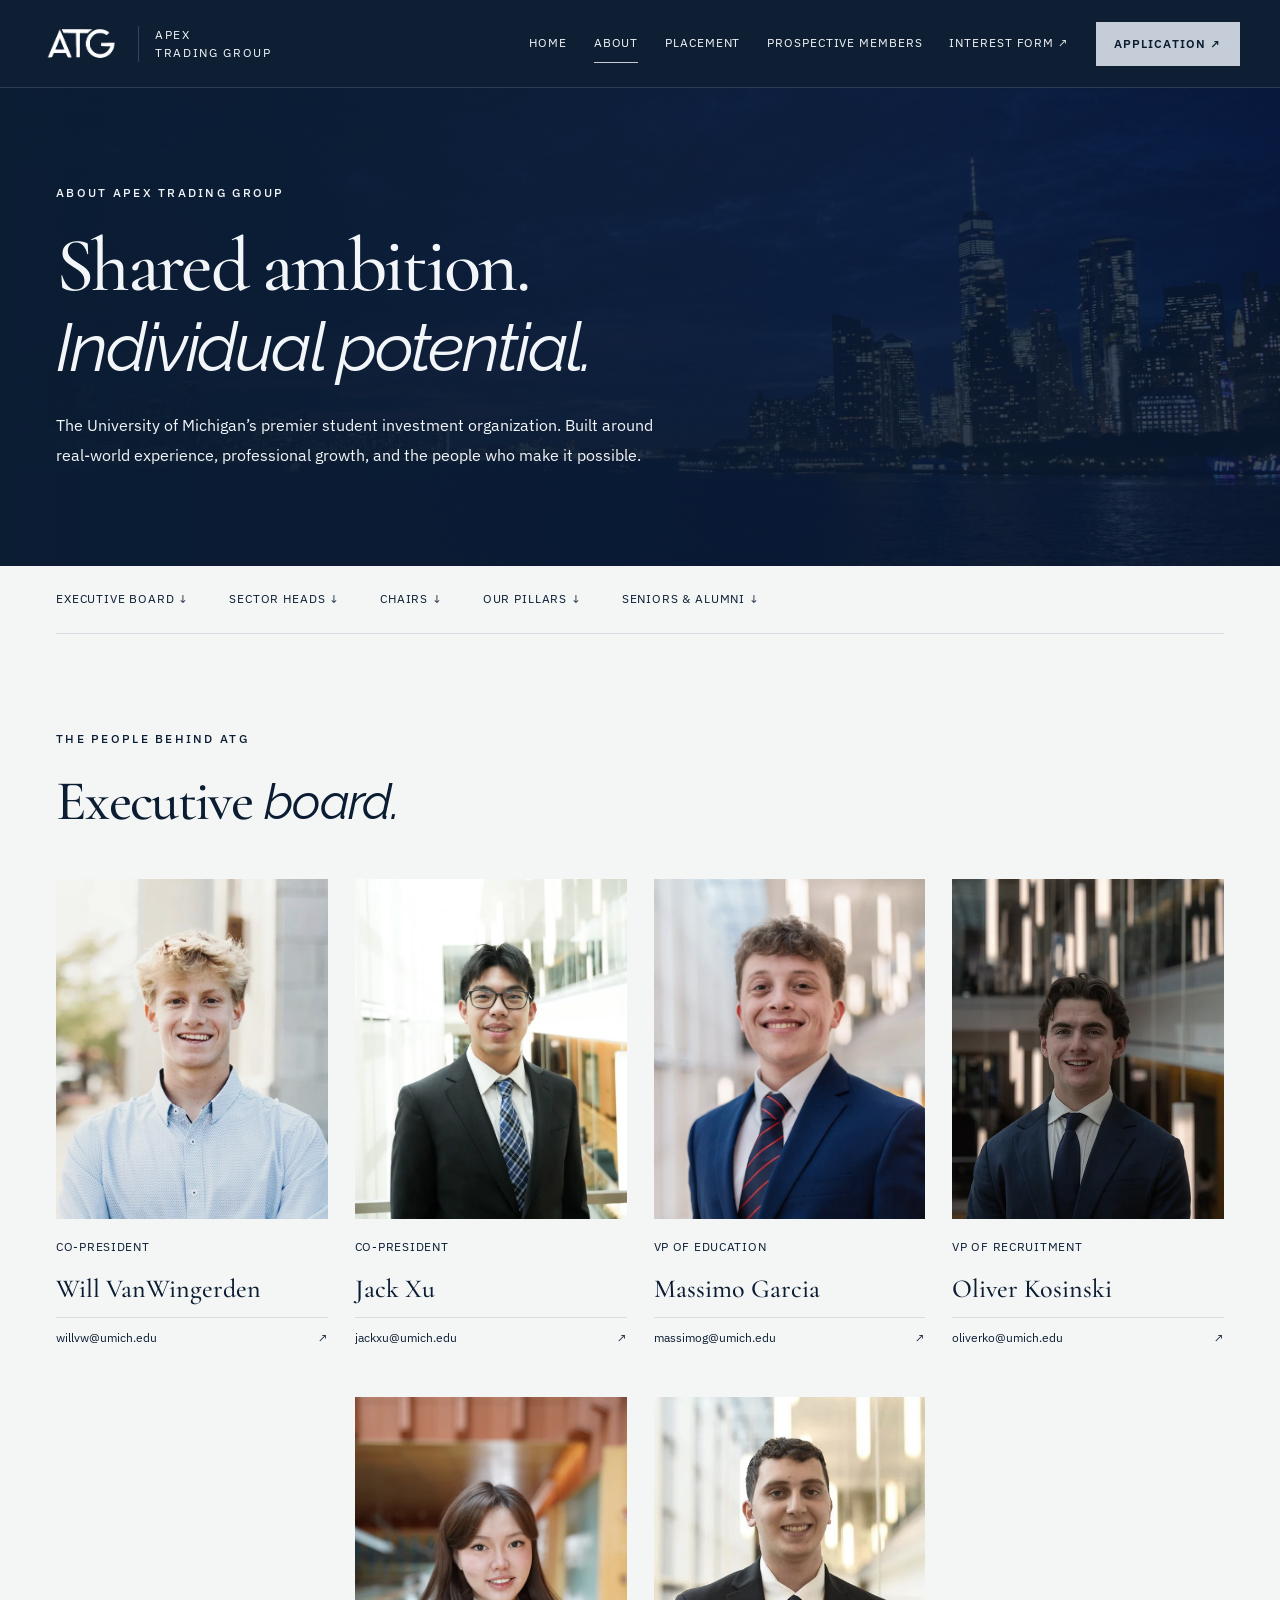
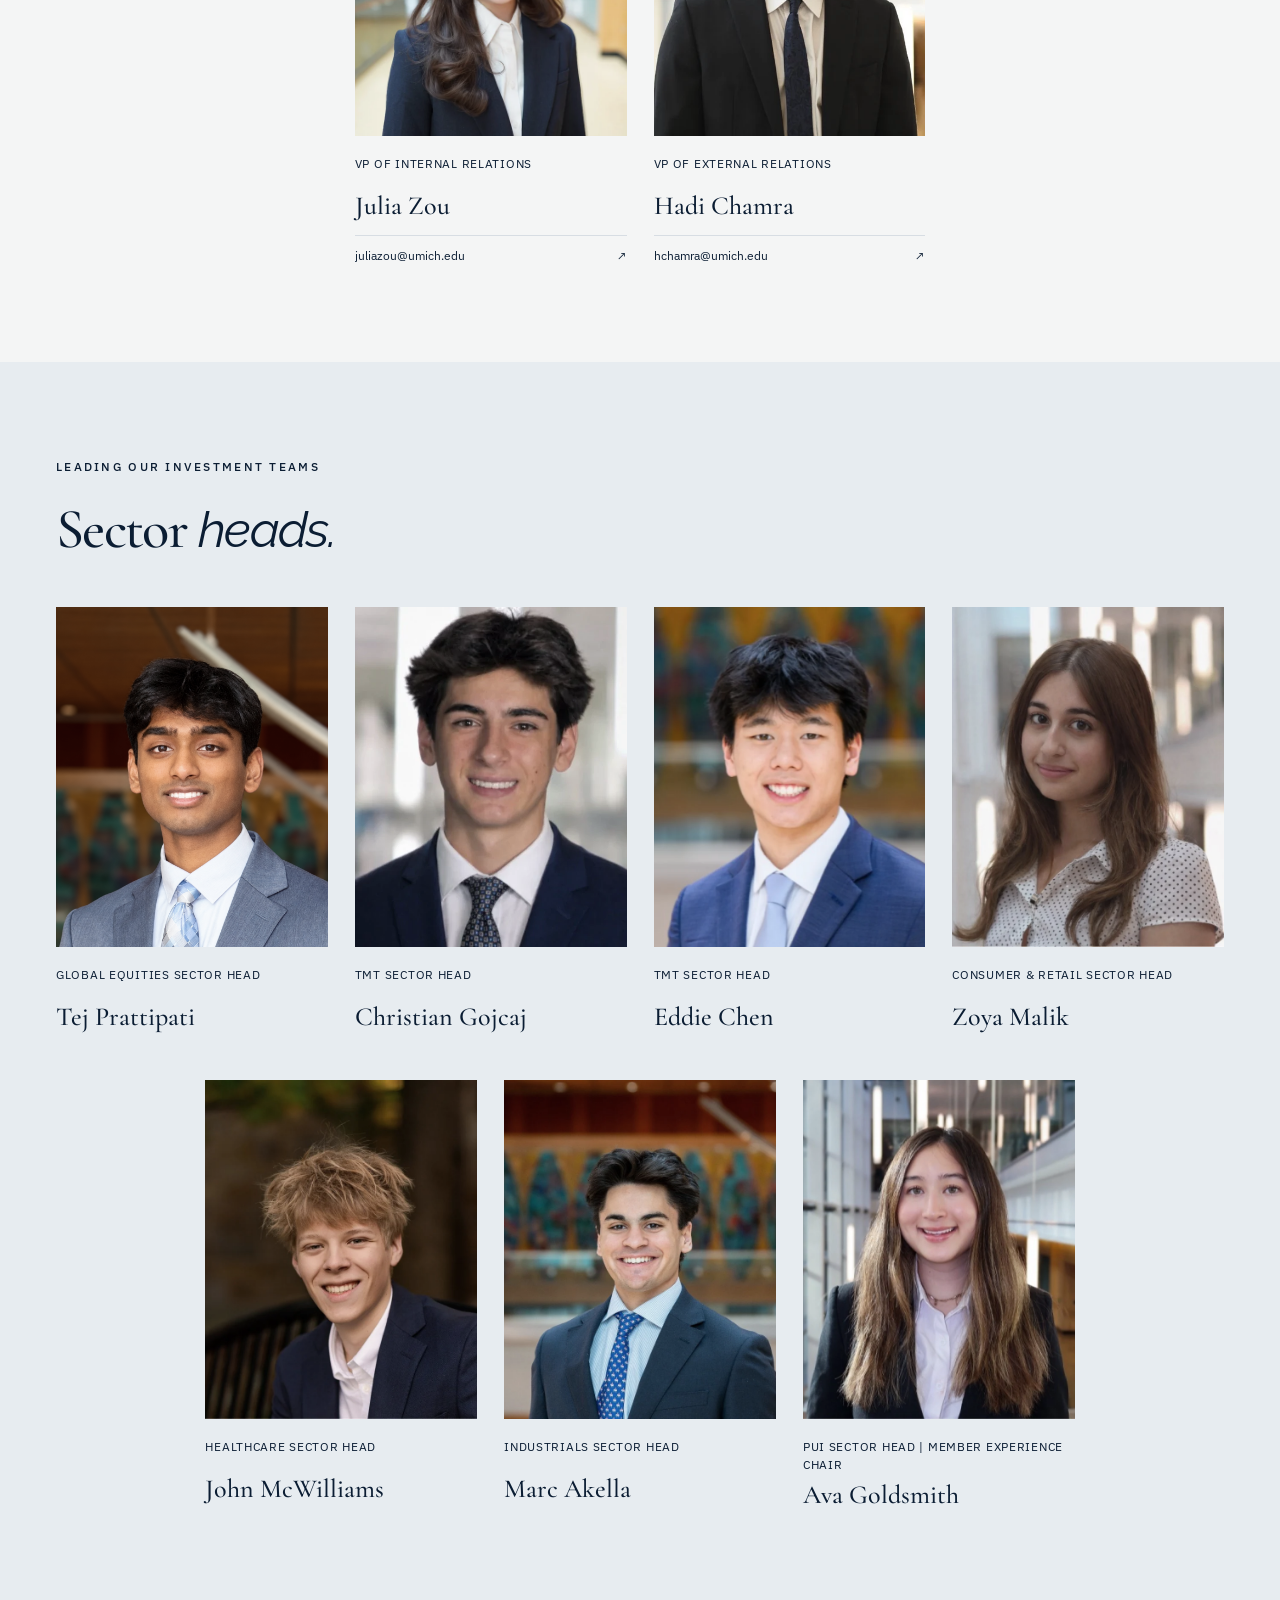
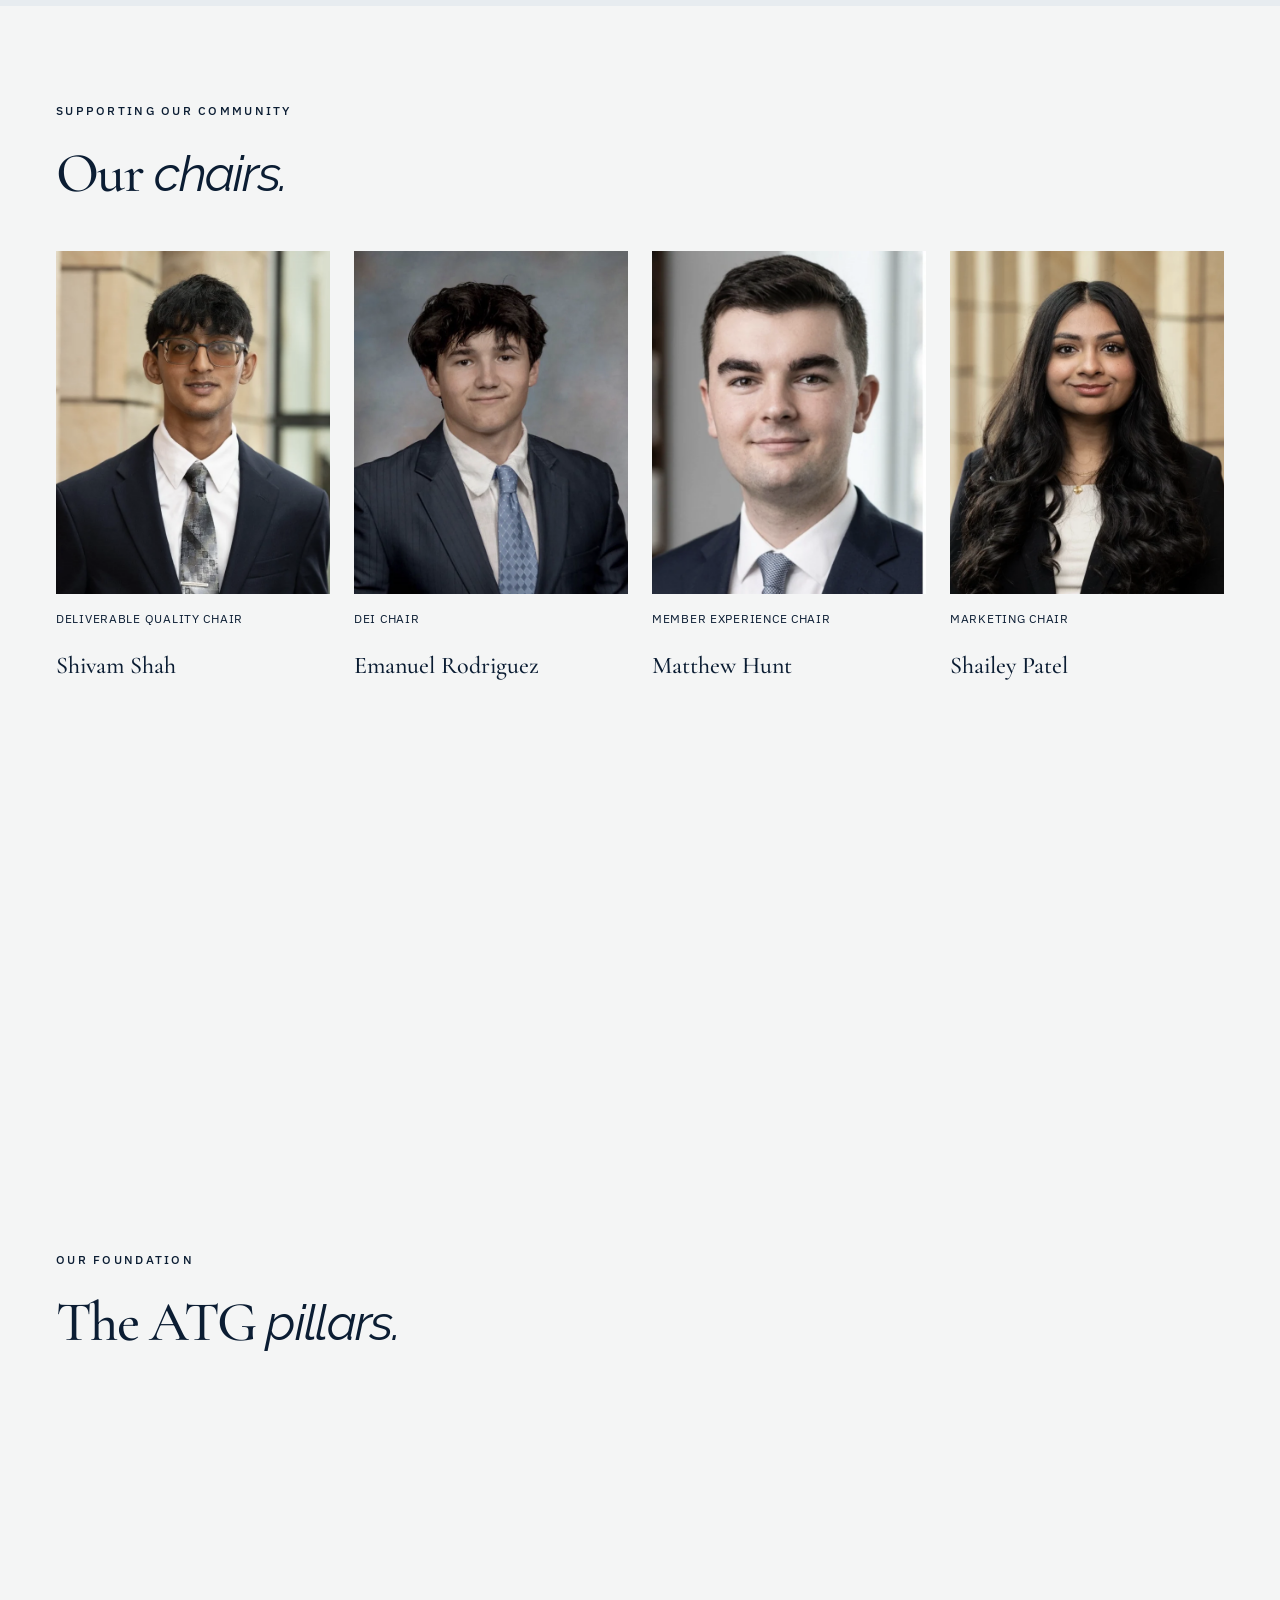
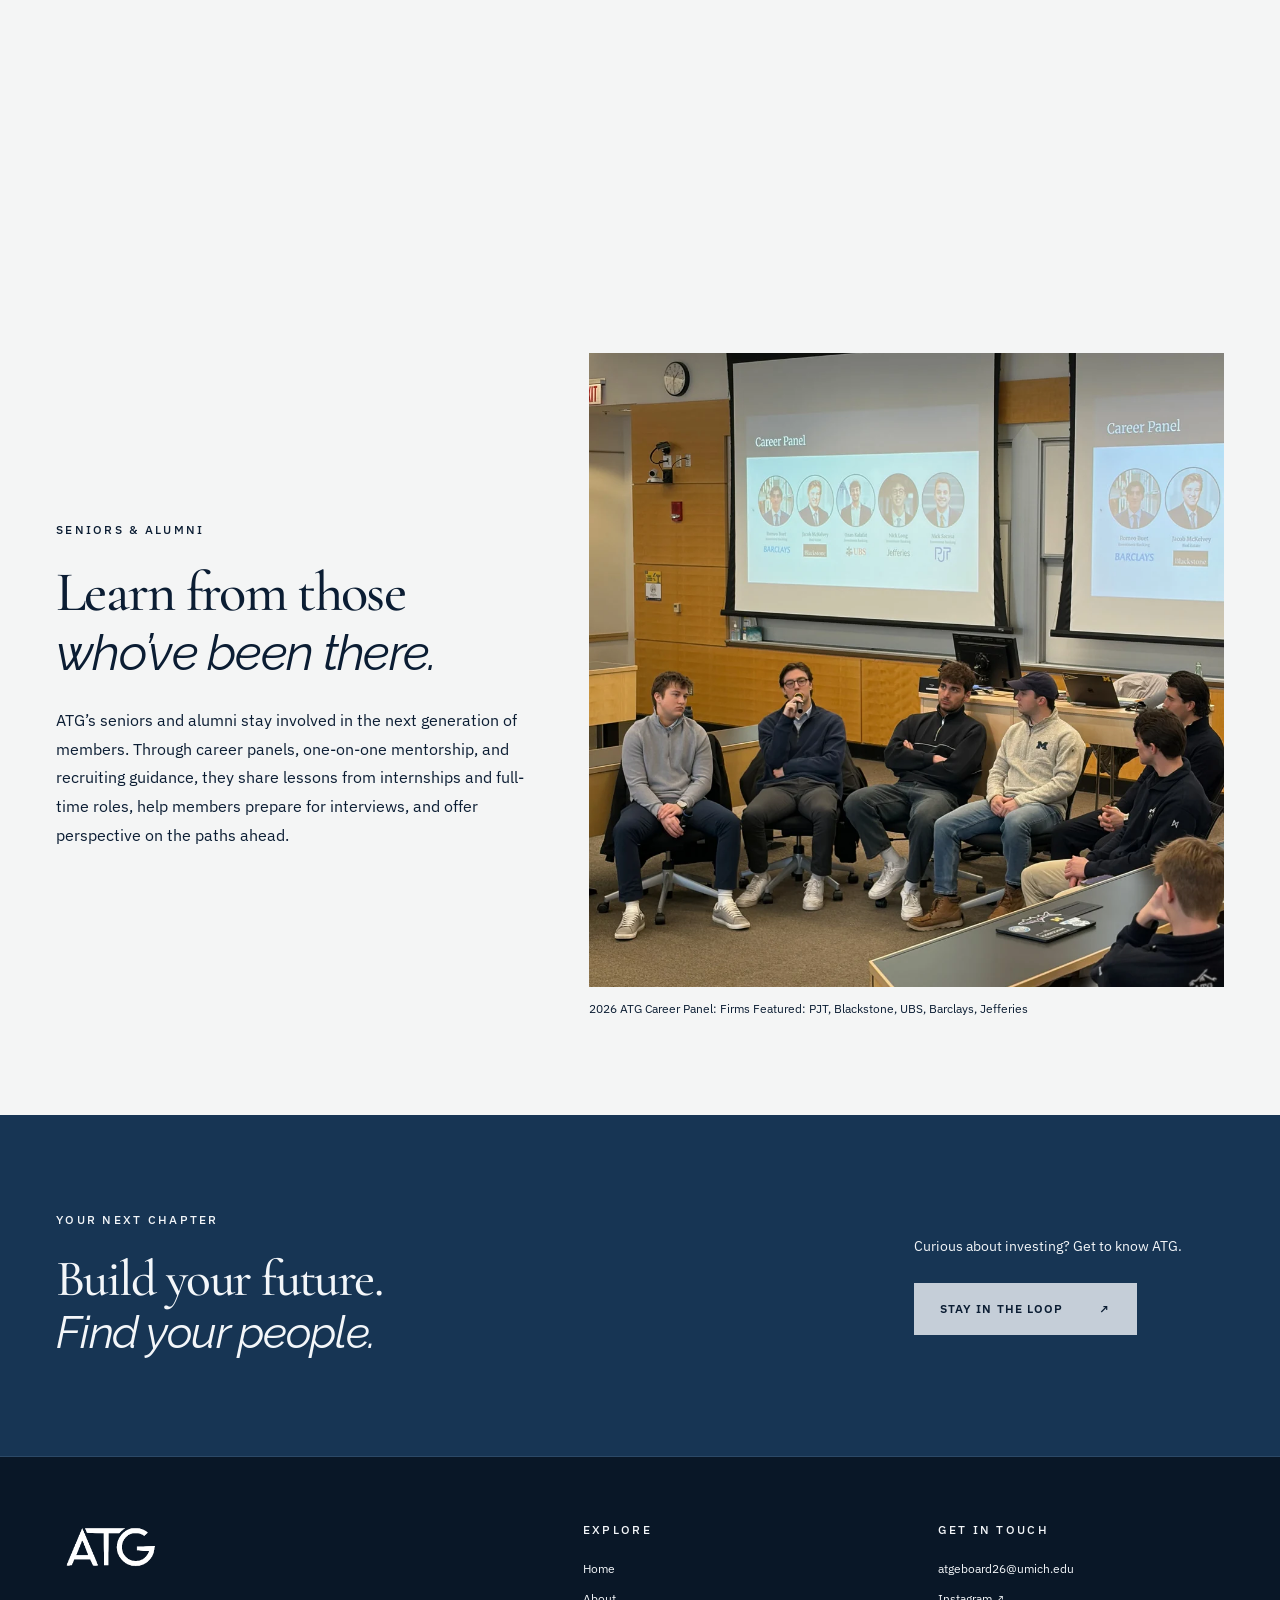
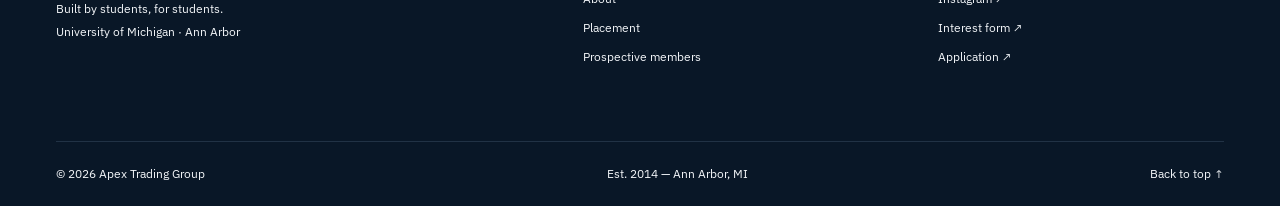
==== commit bb7b2eae: "Preserve ATG logo proportions in browser tab icon" ====
--- a/about/index.html
+++ b/about/index.html
@@ -1,4 +1,4 @@
-<!doctype html><html lang="en"><head><base href="../"><meta charset="utf-8"><meta name="viewport" content="width=device-width,initial-scale=1"><meta name="theme-color" content="#0b1d33"><title>About — Apex Trading Group | University of Michigan</title><meta name="description" content="Meet the executive board, chairs, and sector heads of Apex Trading Group at the University of Michigan."><link rel="icon" href="assets/images/atg-logo.png"><link rel="stylesheet" href="assets/fonts/fonts.css?v=ea25c4d2a9d0"><link rel="stylesheet" href="assets/style.css?v=7af7ab10a6bd"></head><body id="top"><a class="skip-link" href="about.html#main">Skip to content</a><header class="site-header">
+<!doctype html><html lang="en"><head><base href="../"><meta charset="utf-8"><meta name="viewport" content="width=device-width,initial-scale=1"><meta name="theme-color" content="#0b1d33"><title>About — Apex Trading Group | University of Michigan</title><meta name="description" content="Meet the executive board, chairs, and sector heads of Apex Trading Group at the University of Michigan."><link rel="icon" type="image/svg+xml" sizes="any" href="assets/favicon.svg?v=ed04f12ad5aa"><link rel="stylesheet" href="assets/fonts/fonts.css?v=ea25c4d2a9d0"><link rel="stylesheet" href="assets/style.css?v=7af7ab10a6bd"></head><body id="top"><a class="skip-link" href="about.html#main">Skip to content</a><header class="site-header">
     <a class="brand" href="index.html" aria-label="Apex Trading Group home"><span class="brand-mark"><img src="assets/images/atg-wordmark-white.webp" alt="ATG" width="780" height="366"></span><span class="brand-name">APEX<br>TRADING GROUP</span></a>
     <button class="menu-toggle" type="button" aria-expanded="false" aria-controls="main-nav"><span>Menu</span><svg width="16" height="12" viewBox="0 0 16 12" aria-hidden="true" focusable="false"><path d="M1 1H15M1 6H15M1 11H15" fill="none" stroke="currentColor" stroke-width="1.25"/></svg></button><nav id="main-nav" aria-label="Main navigation"><a href="index.html">Home</a><a href="about.html" aria-current="page">About</a><a href="placement.html">Placement</a><a href="prospective-members.html">Prospective members</a><a class="nav-interest" href="https://docs.google.com/forms/d/e/1FAIpQLScVhLemPFYhCPNIk2Ntit9PGxSt3cFWAZRNWeOc0bkL1iDHwQ/viewform" target="_blank" rel="noopener">Interest form ↗</a><a class="button small" href="https://docs.google.com/forms/d/e/1FAIpQLSdsdARANegPU2hPOpjgXjonW-cbbBb34Cm18DGZ4Rh7cRIPxQ/viewform" target="_blank" rel="noopener">Application ↗</a></nav></header><main id="main"><section class="subhero"><div class="subhero-sky"></div><div class="wrap"><p class="eyebrow light">About Apex Trading Group</p><h1>Shared ambition.<br><em>Individual potential.</em></h1><p class="lead">The University of Michigan’s premier student investment organization. Built around real-world experience, professional growth, and the people who make it possible.</p></div></section>
     <nav class="section-nav wrap" aria-label="About sections"><a href="about.html#executive-board">Executive board ↓</a><a href="about.html#sector-heads">Sector heads ↓</a><a href="about.html#chairs">Chairs ↓</a><a href="about.html#pillars">Our pillars ↓</a><a href="about.html#mentorship">Seniors &amp; alumni ↓</a></nav>
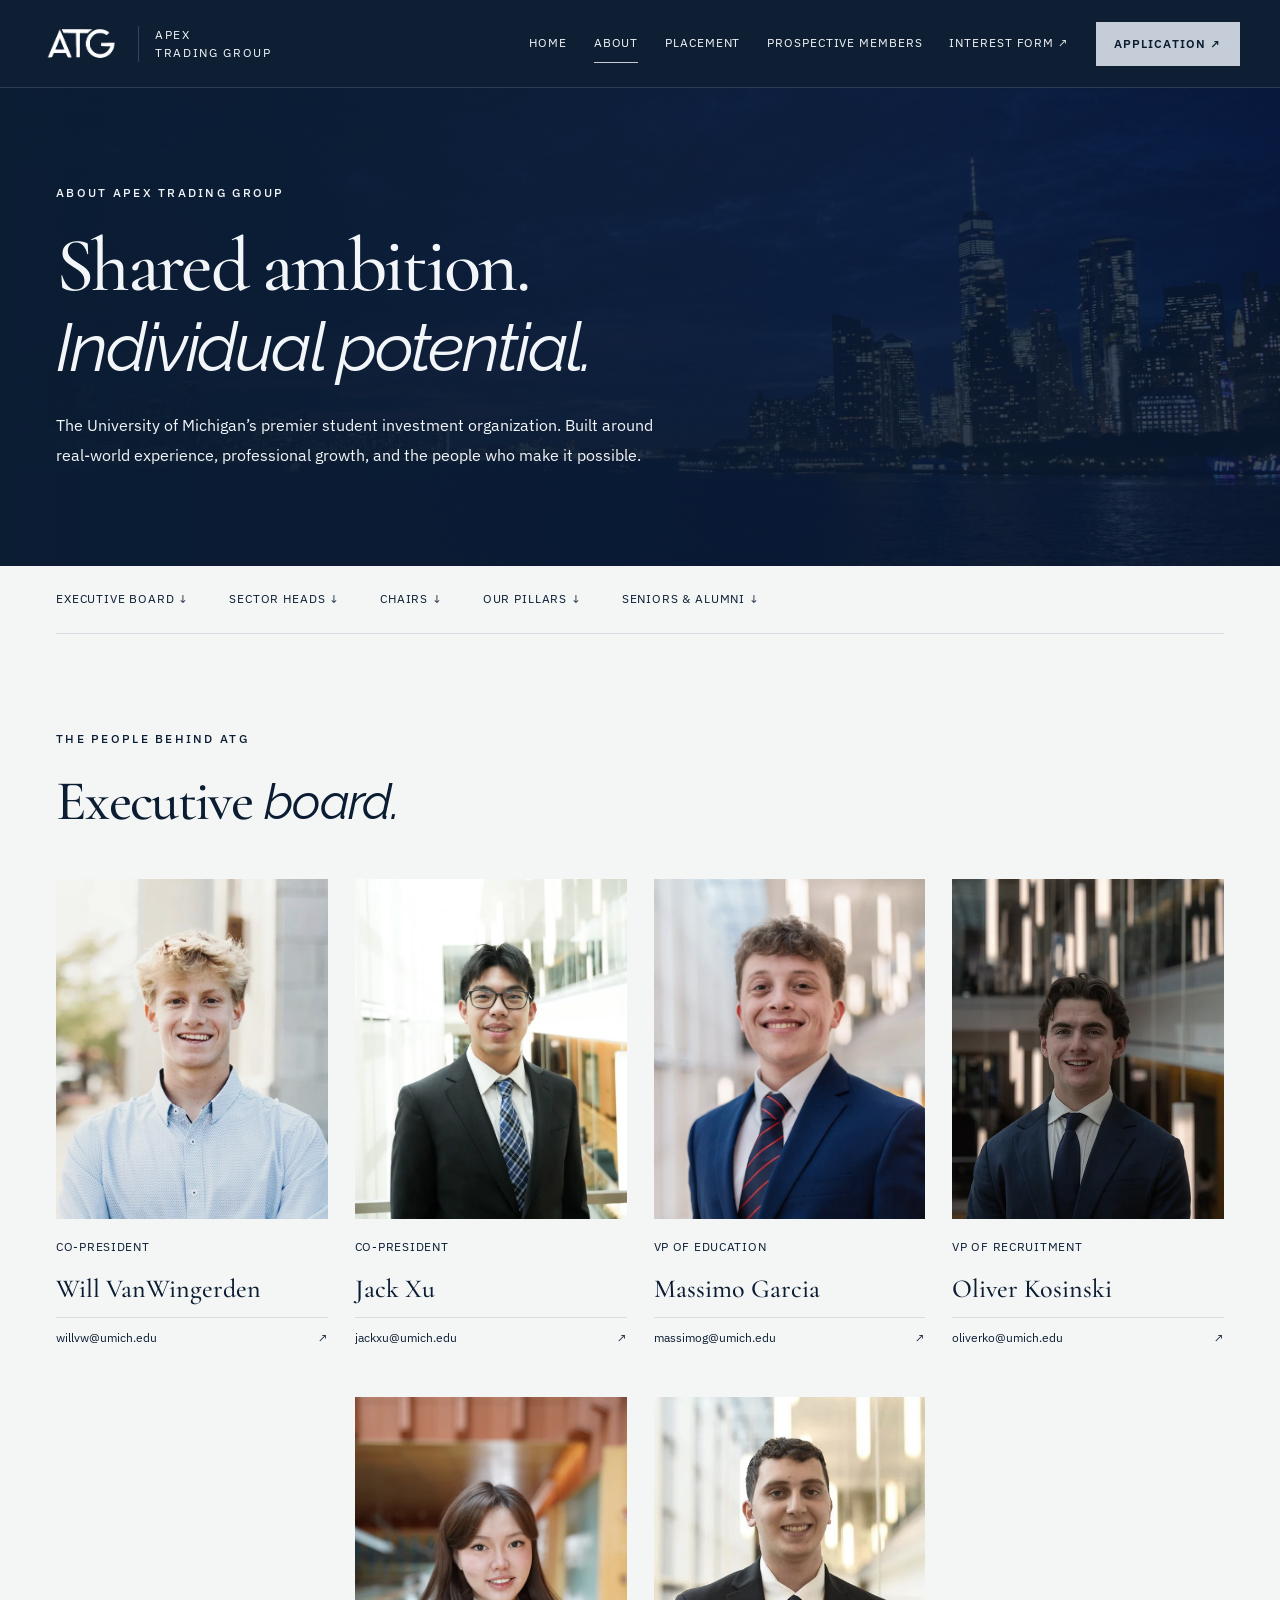
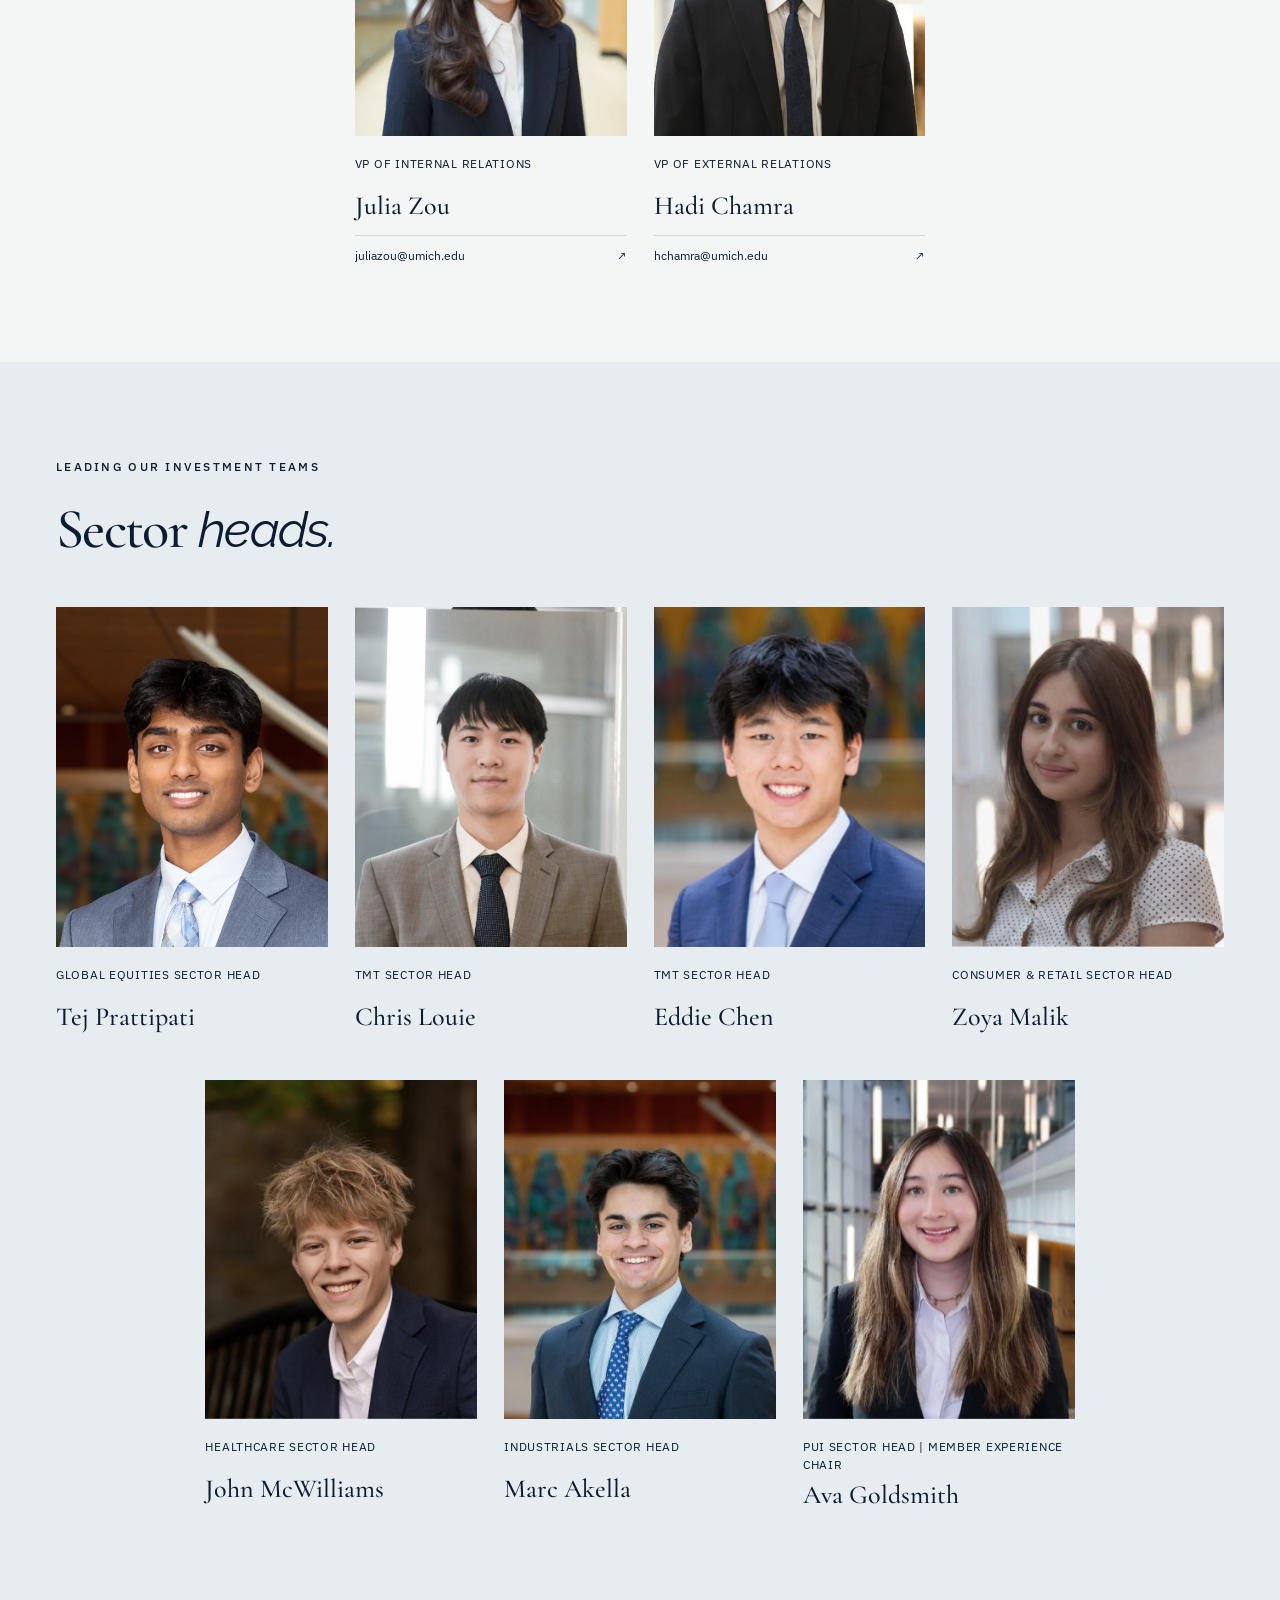
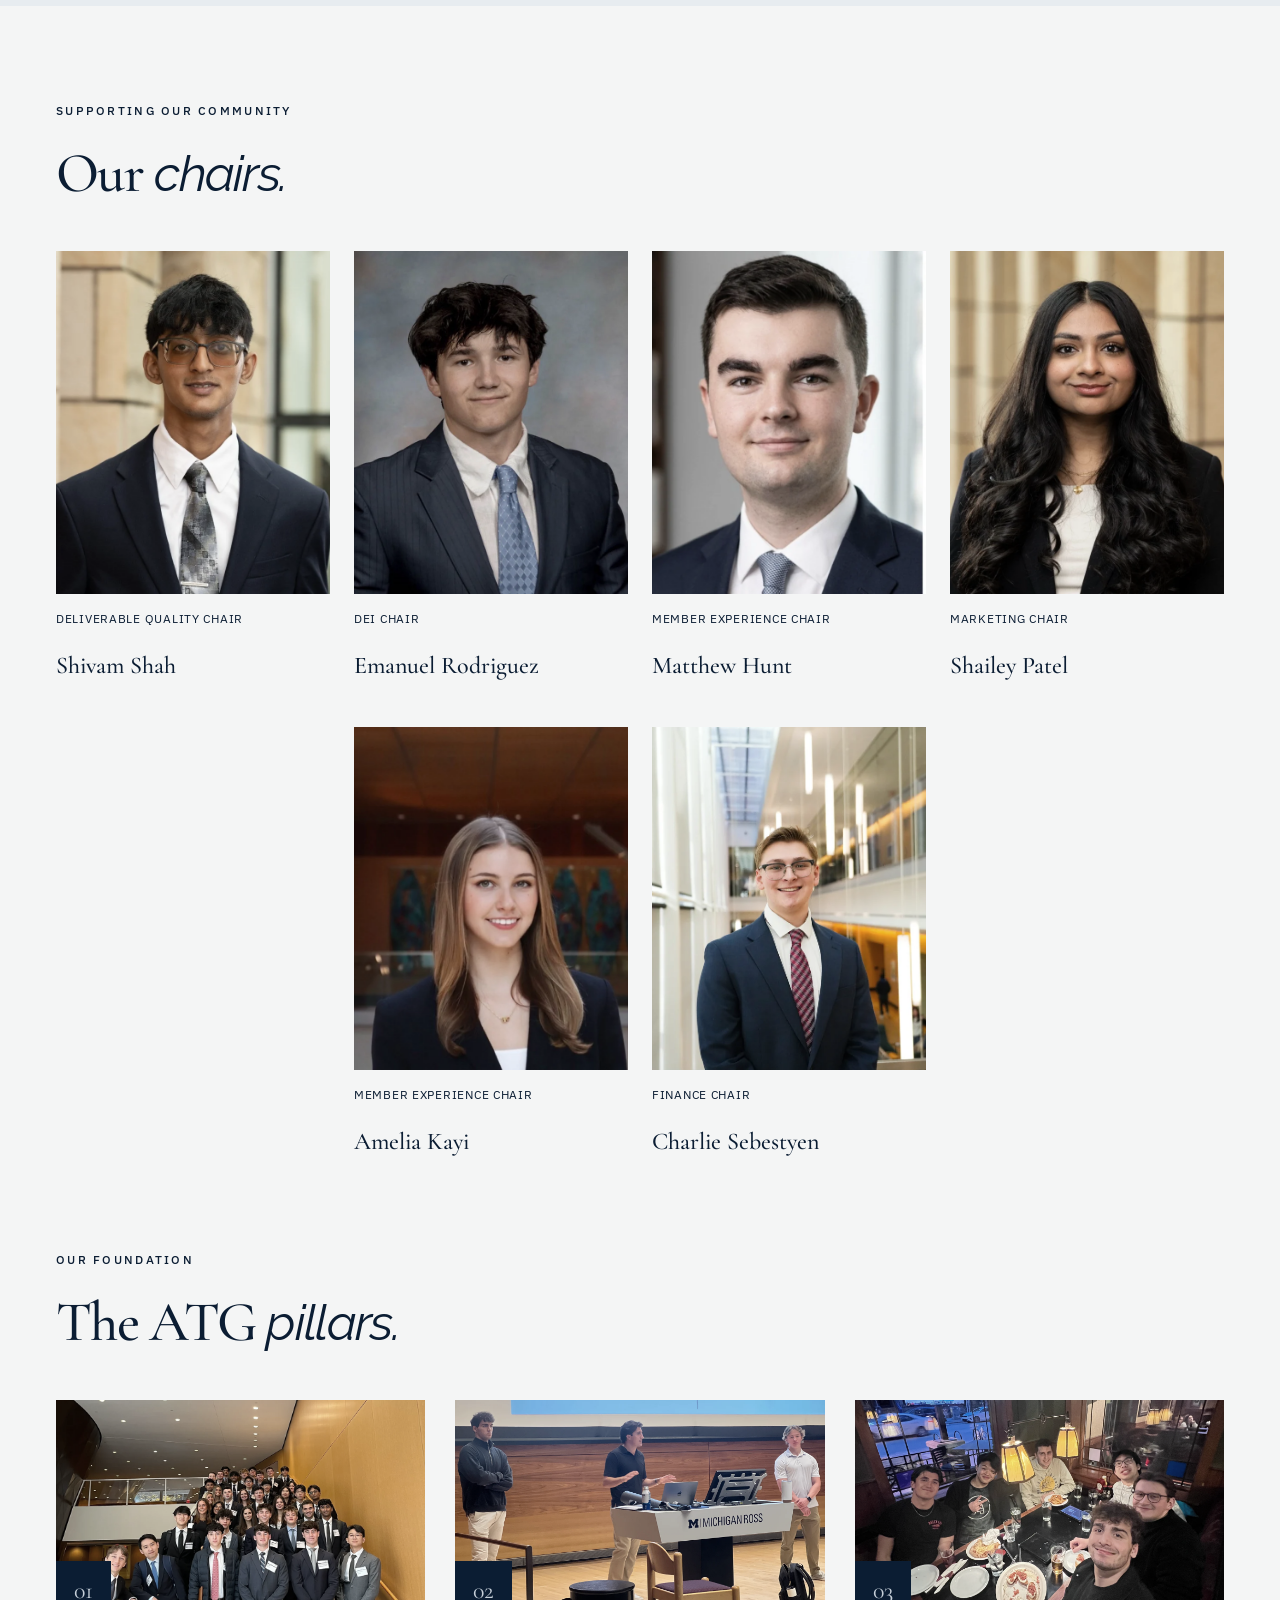
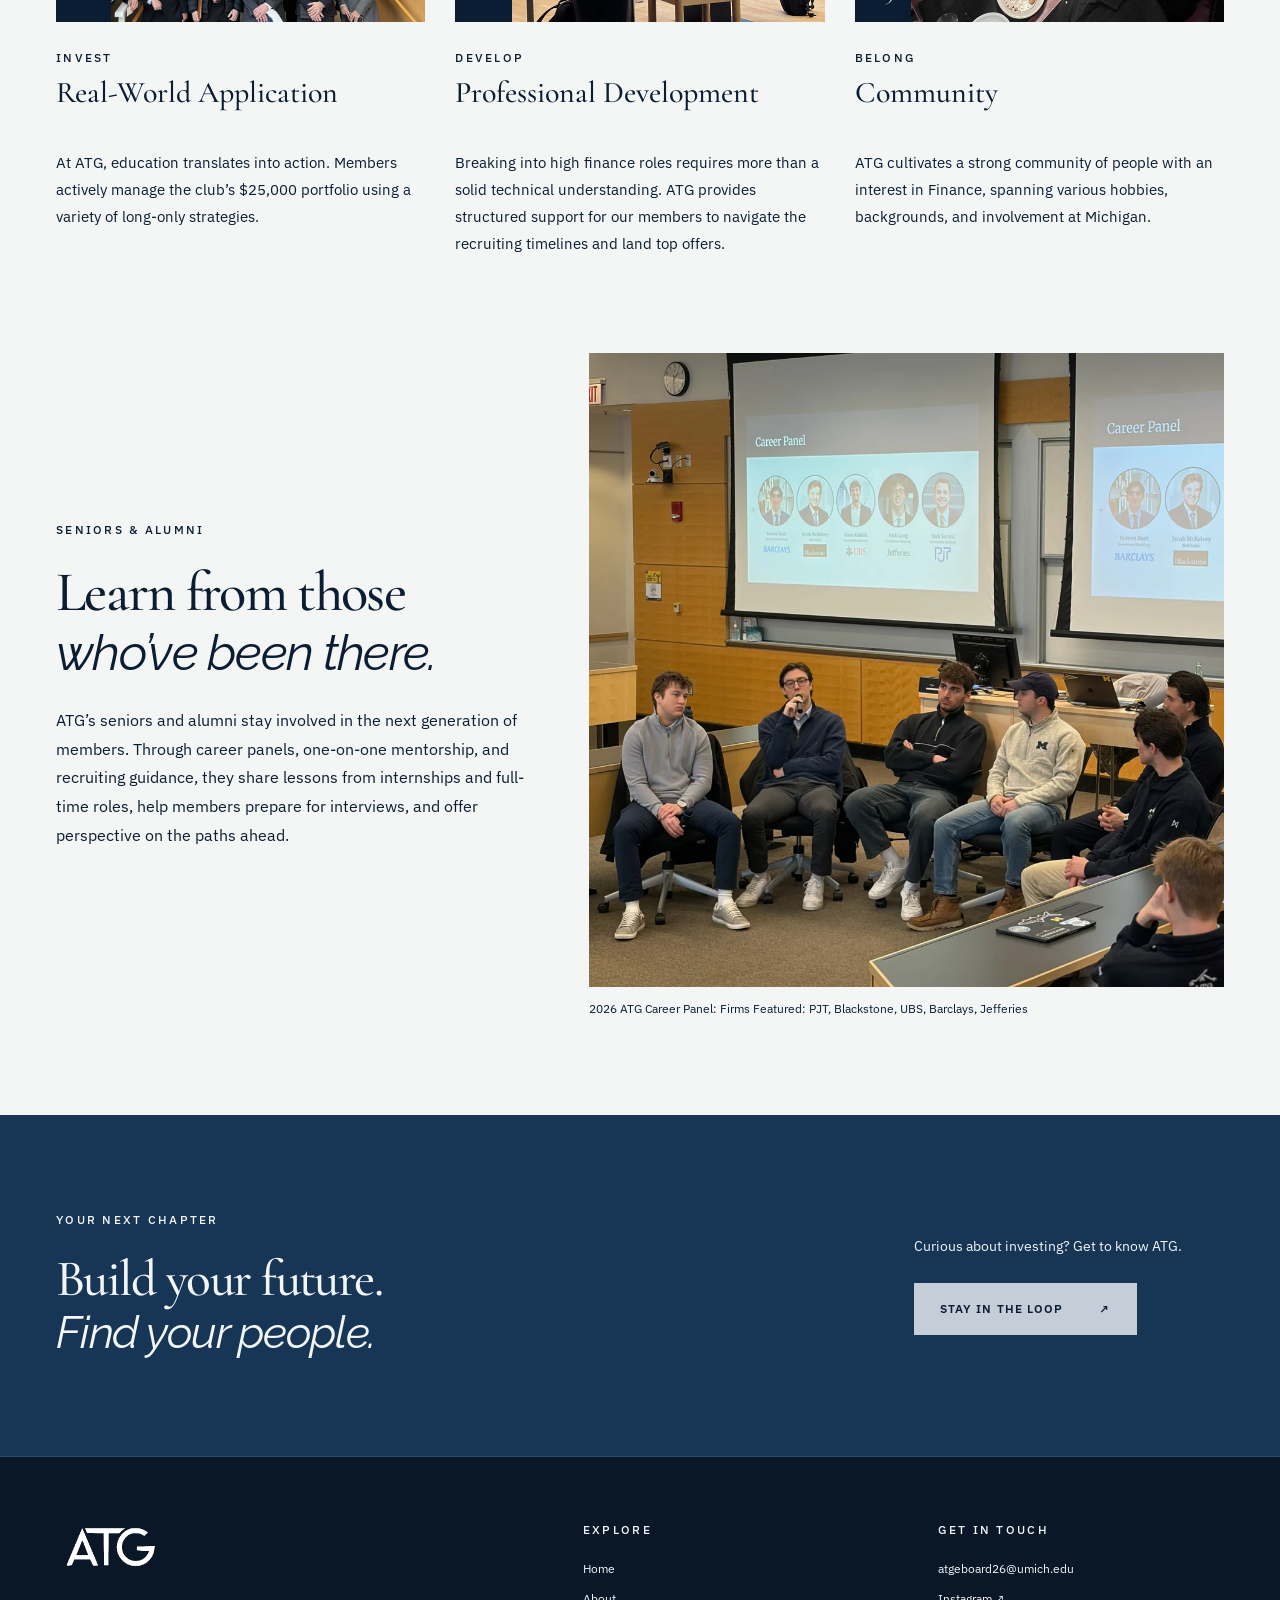
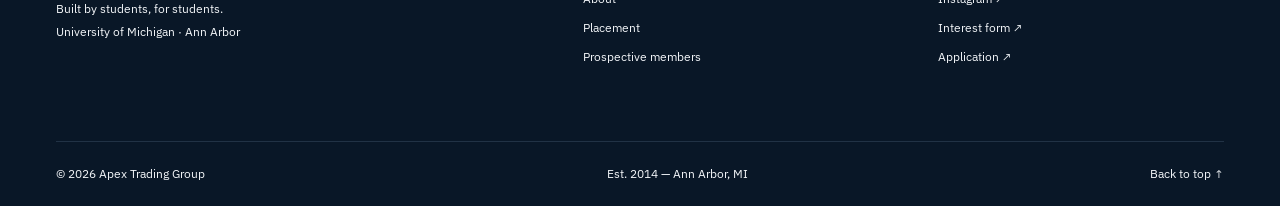
==== commit d0d6483a: "Update TMT sector head" ====
--- a/about/index.html
+++ b/about/index.html
@@ -3,7 +3,7 @@
     <button class="menu-toggle" type="button" aria-expanded="false" aria-controls="main-nav"><span>Menu</span><svg width="16" height="12" viewBox="0 0 16 12" aria-hidden="true" focusable="false"><path d="M1 1H15M1 6H15M1 11H15" fill="none" stroke="currentColor" stroke-width="1.25"/></svg></button><nav id="main-nav" aria-label="Main navigation"><a href="index.html">Home</a><a href="about.html" aria-current="page">About</a><a href="placement.html">Placement</a><a href="prospective-members.html">Prospective members</a><a class="nav-interest" href="https://docs.google.com/forms/d/e/1FAIpQLScVhLemPFYhCPNIk2Ntit9PGxSt3cFWAZRNWeOc0bkL1iDHwQ/viewform" target="_blank" rel="noopener">Interest form ↗</a><a class="button small" href="https://docs.google.com/forms/d/e/1FAIpQLSdsdARANegPU2hPOpjgXjonW-cbbBb34Cm18DGZ4Rh7cRIPxQ/viewform" target="_blank" rel="noopener">Application ↗</a></nav></header><main id="main"><section class="subhero"><div class="subhero-sky"></div><div class="wrap"><p class="eyebrow light">About Apex Trading Group</p><h1>Shared ambition.<br><em>Individual potential.</em></h1><p class="lead">The University of Michigan’s premier student investment organization. Built around real-world experience, professional growth, and the people who make it possible.</p></div></section>
     <nav class="section-nav wrap" aria-label="About sections"><a href="about.html#executive-board">Executive board ↓</a><a href="about.html#sector-heads">Sector heads ↓</a><a href="about.html#chairs">Chairs ↓</a><a href="about.html#pillars">Our pillars ↓</a><a href="about.html#mentorship">Seniors &amp; alumni ↓</a></nav>
     <section id="executive-board" class="section wrap"><div class="section-heading"><div><p class="eyebrow">The people behind ATG</p><h2>Executive <em>board.</em></h2></div></div><div class="people-grid"><article class="person reveal"><div class="person-photo"><img src="assets/images/will-vanwingerden.webp" alt="Will VanWingerden" class="" width="841" height="900" loading="lazy" ></div><div class="person-info"><p>Co-President</p><h3>Will VanWingerden</h3><a href="mailto:willvw@umich.edu">willvw@umich.edu <span>↗</span></a></div></article><article class="person reveal"><div class="person-photo"><img src="assets/images/jack-xu.webp" alt="Jack Xu" class="" width="639" height="900" loading="lazy" ></div><div class="person-info"><p>Co-President</p><h3>Jack Xu</h3><a href="mailto:jackxu@umich.edu">jackxu@umich.edu <span>↗</span></a></div></article><article class="person reveal"><div class="person-photo"><img src="assets/images/massimo-garcia.webp" alt="Massimo Garcia" class="" width="600" height="900" loading="lazy" ></div><div class="person-info"><p>VP of Education</p><h3>Massimo Garcia</h3><a href="mailto:massimog@umich.edu">massimog@umich.edu <span>↗</span></a></div></article><article class="person reveal"><div class="person-photo"><img src="assets/images/oliver-kosinski.webp" alt="Oliver Kosinski" class="" width="599" height="900" loading="lazy" style="--photo-zoom:1.15;object-position:center 65%"></div><div class="person-info"><p>VP of Recruitment</p><h3>Oliver Kosinski</h3><a href="mailto:oliverko@umich.edu">oliverko@umich.edu <span>↗</span></a></div></article><article class="person reveal"><div class="person-photo"><img src="assets/images/julia-zou.webp" alt="Julia Zou" class="" width="600" height="900" loading="lazy" ></div><div class="person-info"><p>VP of Internal Relations</p><h3>Julia Zou</h3><a href="mailto:juliazou@umich.edu">juliazou@umich.edu <span>↗</span></a></div></article><article class="person reveal"><div class="person-photo"><img src="assets/images/hadi-chamra.webp" alt="Hadi Chamra" class="" width="900" height="572" loading="lazy" ></div><div class="person-info"><p>VP of External Relations</p><h3>Hadi Chamra</h3><a href="mailto:hchamra@umich.edu">hchamra@umich.edu <span>↗</span></a></div></article></div></section>
-    <section id="sector-heads" class="section chairs-section"><div class="wrap"><div class="section-heading"><div><p class="eyebrow">Leading our investment teams</p><h2>Sector <em>heads.</em></h2></div></div><div class="people-grid"><article class="person reveal"><div class="person-photo"><img src="assets/images/tej-prattipati-new.png" alt="Tej Prattipati" class="" width="1254" height="1254" loading="lazy" ></div><div class="person-info"><p>Global Equities Sector Head</p><h3>Tej Prattipati</h3></div></article><article class="person reveal"><div class="person-photo"><img src="assets/images/christian-gojcaj.webp" alt="Christian Gojcaj" class="" width="579" height="599" loading="lazy" ></div><div class="person-info"><p>TMT Sector Head</p><h3>Christian Gojcaj</h3></div></article><article class="person reveal"><div class="person-photo"><img src="assets/images/edward-chen.webp" alt="Eddie Chen" class="" width="800" height="800" loading="lazy" ></div><div class="person-info"><p>TMT Sector Head</p><h3>Eddie Chen</h3></div></article><article class="person reveal"><div class="person-photo"><img src="assets/images/zoya-malik.webp" alt="Zoya Malik" class="" width="800" height="800" loading="lazy" ></div><div class="person-info"><p>Consumer &amp; Retail Sector Head</p><h3>Zoya Malik</h3></div></article><article class="person reveal"><div class="person-photo"><img src="assets/images/john-mcwilliams.webp" alt="John McWilliams" class="" width="800" height="800" loading="lazy" ></div><div class="person-info"><p>Healthcare Sector Head</p><h3>John McWilliams</h3></div></article><article class="person reveal"><div class="person-photo"><img src="assets/images/marc-akella.webp" alt="Marc Akella" class="" width="800" height="800" loading="lazy" ></div><div class="person-info"><p>Industrials Sector Head</p><h3>Marc Akella</h3></div></article><article class="person reveal"><div class="person-photo"><img src="assets/images/ava-goldsmith.webp" alt="Ava Goldsmith" class="" width="800" height="800" loading="lazy" ></div><div class="person-info"><p>PUI Sector Head | Member Experience Chair</p><h3>Ava Goldsmith</h3></div></article></div></div></section>
+    <section id="sector-heads" class="section chairs-section"><div class="wrap"><div class="section-heading"><div><p class="eyebrow">Leading our investment teams</p><h2>Sector <em>heads.</em></h2></div></div><div class="people-grid"><article class="person reveal"><div class="person-photo"><img src="assets/images/tej-prattipati-new.png" alt="Tej Prattipati" class="" width="1254" height="1254" loading="lazy" ></div><div class="person-info"><p>Global Equities Sector Head</p><h3>Tej Prattipati</h3></div></article><article class="person reveal"><div class="person-photo"><img src="assets/images/chris-louie.jpg" alt="Chris Louie" class="" width="800" height="800" loading="lazy" ></div><div class="person-info"><p>TMT Sector Head</p><h3>Chris Louie</h3></div></article><article class="person reveal"><div class="person-photo"><img src="assets/images/edward-chen.webp" alt="Eddie Chen" class="" width="800" height="800" loading="lazy" ></div><div class="person-info"><p>TMT Sector Head</p><h3>Eddie Chen</h3></div></article><article class="person reveal"><div class="person-photo"><img src="assets/images/zoya-malik.webp" alt="Zoya Malik" class="" width="800" height="800" loading="lazy" ></div><div class="person-info"><p>Consumer &amp; Retail Sector Head</p><h3>Zoya Malik</h3></div></article><article class="person reveal"><div class="person-photo"><img src="assets/images/john-mcwilliams.webp" alt="John McWilliams" class="" width="800" height="800" loading="lazy" ></div><div class="person-info"><p>Healthcare Sector Head</p><h3>John McWilliams</h3></div></article><article class="person reveal"><div class="person-photo"><img src="assets/images/marc-akella.webp" alt="Marc Akella" class="" width="800" height="800" loading="lazy" ></div><div class="person-info"><p>Industrials Sector Head</p><h3>Marc Akella</h3></div></article><article class="person reveal"><div class="person-photo"><img src="assets/images/ava-goldsmith.webp" alt="Ava Goldsmith" class="" width="800" height="800" loading="lazy" ></div><div class="person-info"><p>PUI Sector Head | Member Experience Chair</p><h3>Ava Goldsmith</h3></div></article></div></div></section>
     <section id="chairs" class="section wrap"><div class="section-heading"><div><p class="eyebrow">Supporting our community</p><h2>Our <em>chairs.</em></h2></div></div><div class="people-grid"><article class="person reveal"><div class="person-photo"><img src="assets/images/shivam-shah.webp" alt="Shivam Shah" class="" width="800" height="800" loading="lazy" ></div><div class="person-info"><p>Deliverable Quality Chair</p><h3>Shivam Shah</h3></div></article><article class="person reveal"><div class="person-photo"><img src="assets/images/emanuel-rodriguez.webp" alt="Emanuel Rodriguez" class="" width="648" height="899" loading="lazy" ></div><div class="person-info"><p>DEI Chair</p><h3>Emanuel Rodriguez</h3></div></article><article class="person reveal"><div class="person-photo"><img src="assets/images/matthew-hunt.webp" alt="Matthew Hunt" class="" width="800" height="800" loading="lazy" ></div><div class="person-info"><p>Member Experience Chair</p><h3>Matthew Hunt</h3></div></article><article class="person reveal"><div class="person-photo"><img src="assets/images/shailey-patel.webp" alt="Shailey Patel" class="" width="800" height="800" loading="lazy" ></div><div class="person-info"><p>Marketing Chair</p><h3>Shailey Patel</h3></div></article><article class="person reveal"><div class="person-photo"><img src="assets/images/amelia-kayi.webp" alt="Amelia Kayi" class="" width="800" height="800" loading="lazy" ></div><div class="person-info"><p>Member Experience Chair</p><h3>Amelia Kayi</h3></div></article><article class="person reveal"><div class="person-photo"><img src="assets/images/charlie-sebestyen.webp" alt="Charlie Sebestyen" class="" width="599" height="900" loading="lazy" ></div><div class="person-info"><p>Finance Chair</p><h3>Charlie Sebestyen</h3></div></article></div></section>
     <section id="pillars" class="section wrap"><div class="section-heading"><div><p class="eyebrow">Our foundation</p><h2>The ATG <em>pillars.</em></h2></div></div><div class="pillars"><article class="pillar reveal" id="pillar-1"><div class="pillar-photo"><img src="assets/images/real-world-application.webp" alt="ATG members together at a club event" class="" width="1050" height="1400" loading="lazy" ><span>01</span></div><div class="pillar-copy"><p class="eyebrow">Invest</p><h3>Real-World Application</h3><p>At ATG, education translates into action. Members actively manage the club’s $25,000 portfolio using a variety of long-only strategies.</p></div></article><article class="pillar reveal" id="pillar-2"><div class="pillar-photo"><img src="assets/images/club-gallery-10.webp" alt="ATG members presenting at the Michigan Ross podium" class="" width="1400" height="1050" loading="lazy" ><span>02</span></div><div class="pillar-copy"><p class="eyebrow">Develop</p><h3>Professional Development</h3><p>Breaking into high finance roles requires more than a solid technical understanding. ATG provides structured support for our members to navigate the recruiting timelines and land top offers.</p></div></article><article class="pillar reveal" id="pillar-3"><div class="pillar-photo"><img src="assets/images/community.webp" alt="ATG members socializing" class="" width="1400" height="1050" loading="lazy" ><span>03</span></div><div class="pillar-copy"><p class="eyebrow">Belong</p><h3>Community</h3><p>ATG cultivates a strong community of people with an interest in Finance, spanning various hobbies, backgrounds, and involvement at Michigan.</p></div></article></div></section>
     <section id="mentorship" class="section wrap mentorship-section"><div class="mentorship-copy"><p class="eyebrow">Seniors &amp; alumni</p><h2>Learn from those<br><em>who’ve been there.</em></h2><p>ATG’s seniors and alumni stay involved in the next generation of members. Through career panels, one-on-one mentorship, and recruiting guidance, they share lessons from internships and full-time roles, help members prepare for interviews, and offer perspective on the paths ahead.</p></div><figure class="mentorship-photo"><img src="assets/images/placement-group-photo.webp" alt="ATG members sharing their recruiting experiences at a career panel" class="" width="1050" height="1400" loading="lazy" ><figcaption>2026 ATG Career Panel: Firms Featured: PJT, Blackstone, UBS, Barclays, Jefferies</figcaption></figure></section></main><section class="join-band"><div class="wrap join-inner"><div><p class="eyebrow light">Your next chapter</p><h2>Build your future.<br><em>Find your people.</em></h2></div><div><p>Curious about investing? Get to know ATG.</p><a class="button" href="https://docs.google.com/forms/d/e/1FAIpQLScVhLemPFYhCPNIk2Ntit9PGxSt3cFWAZRNWeOc0bkL1iDHwQ/viewform" target="_blank" rel="noopener">Stay in the loop <span>↗</span></a></div></div></section>
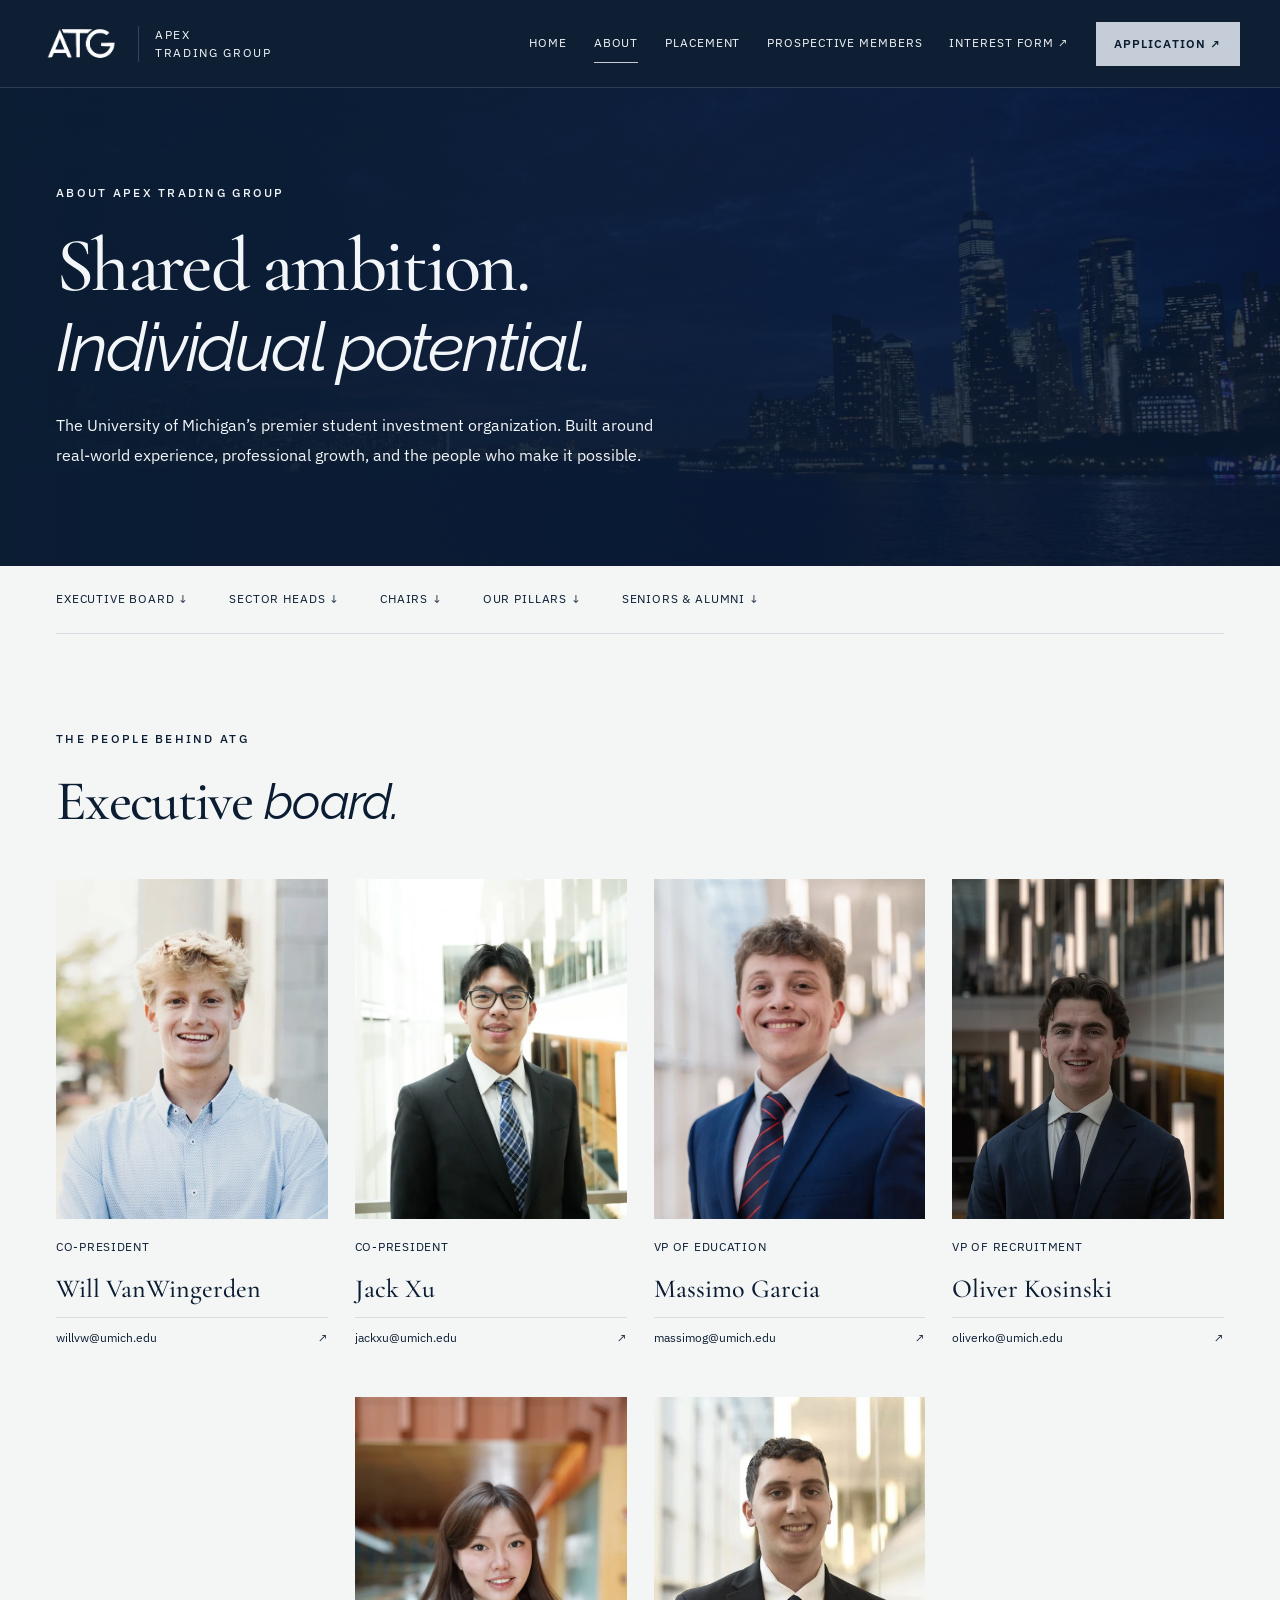
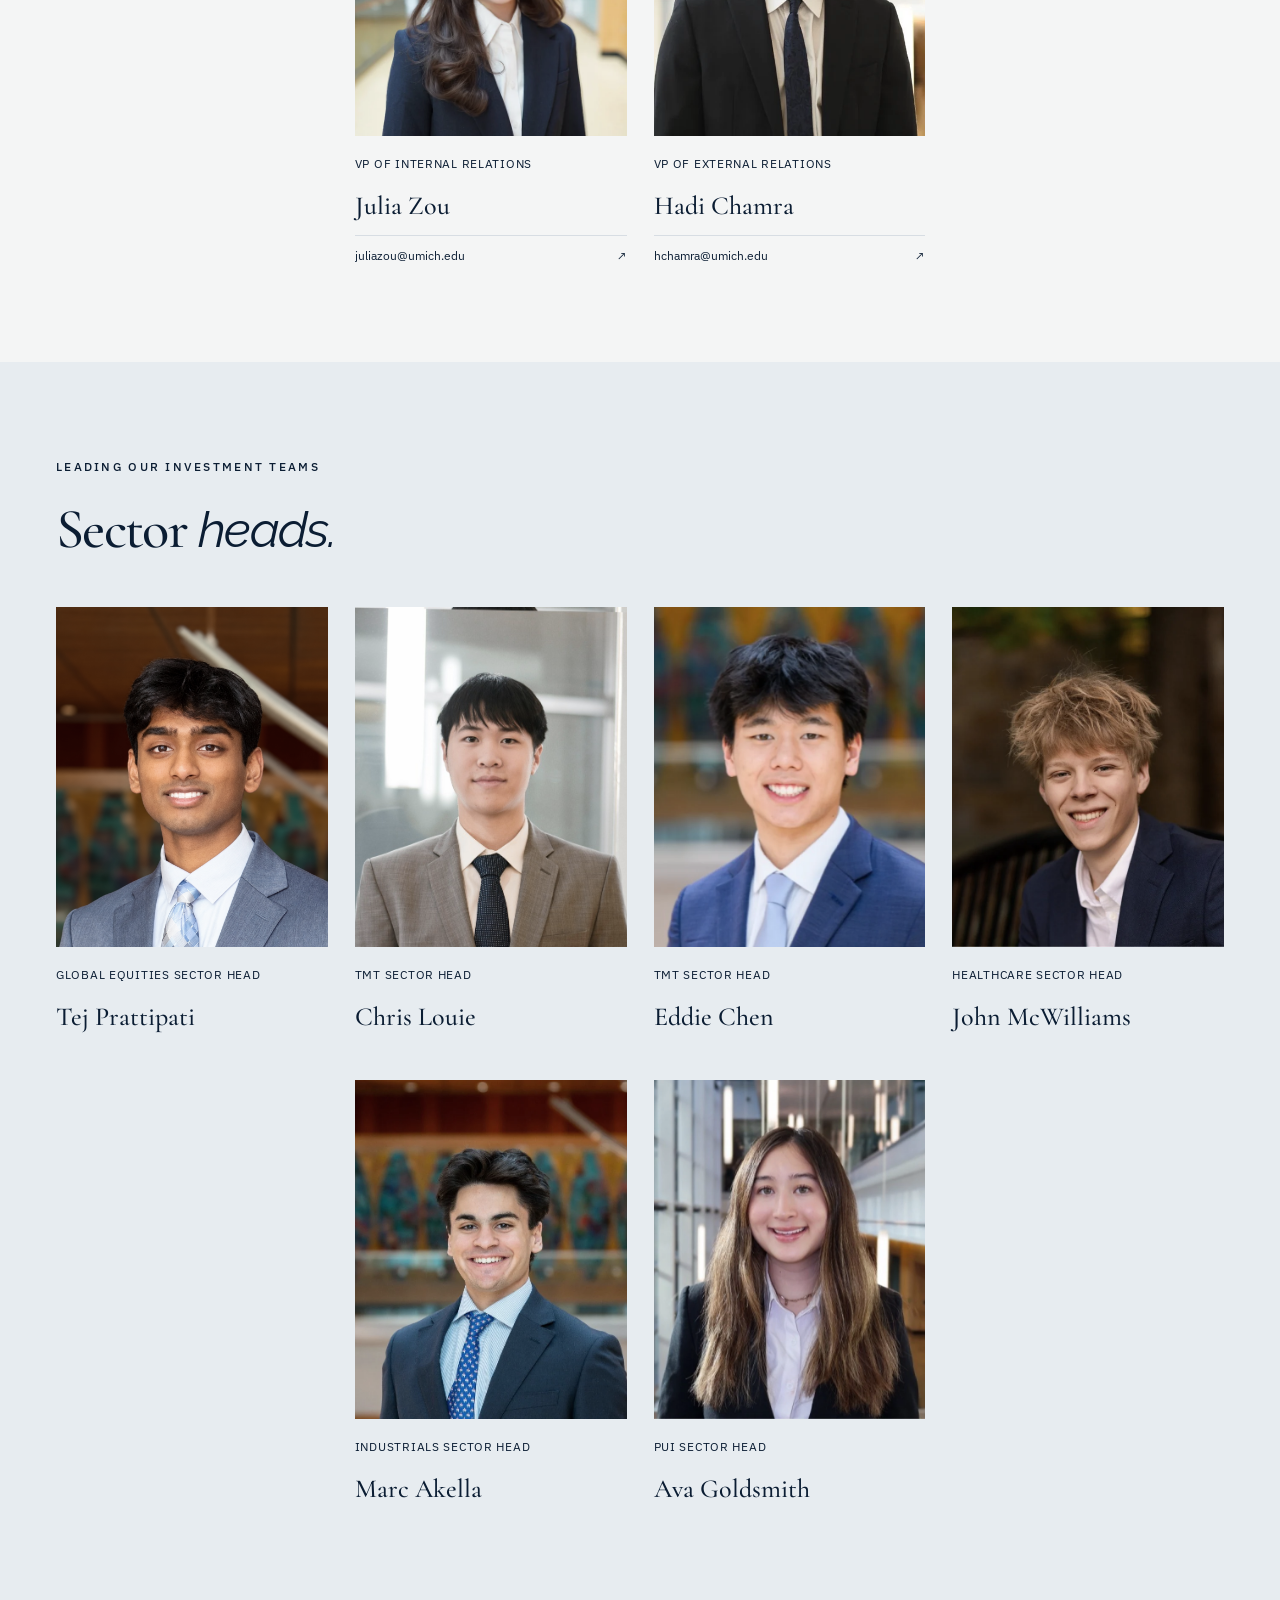
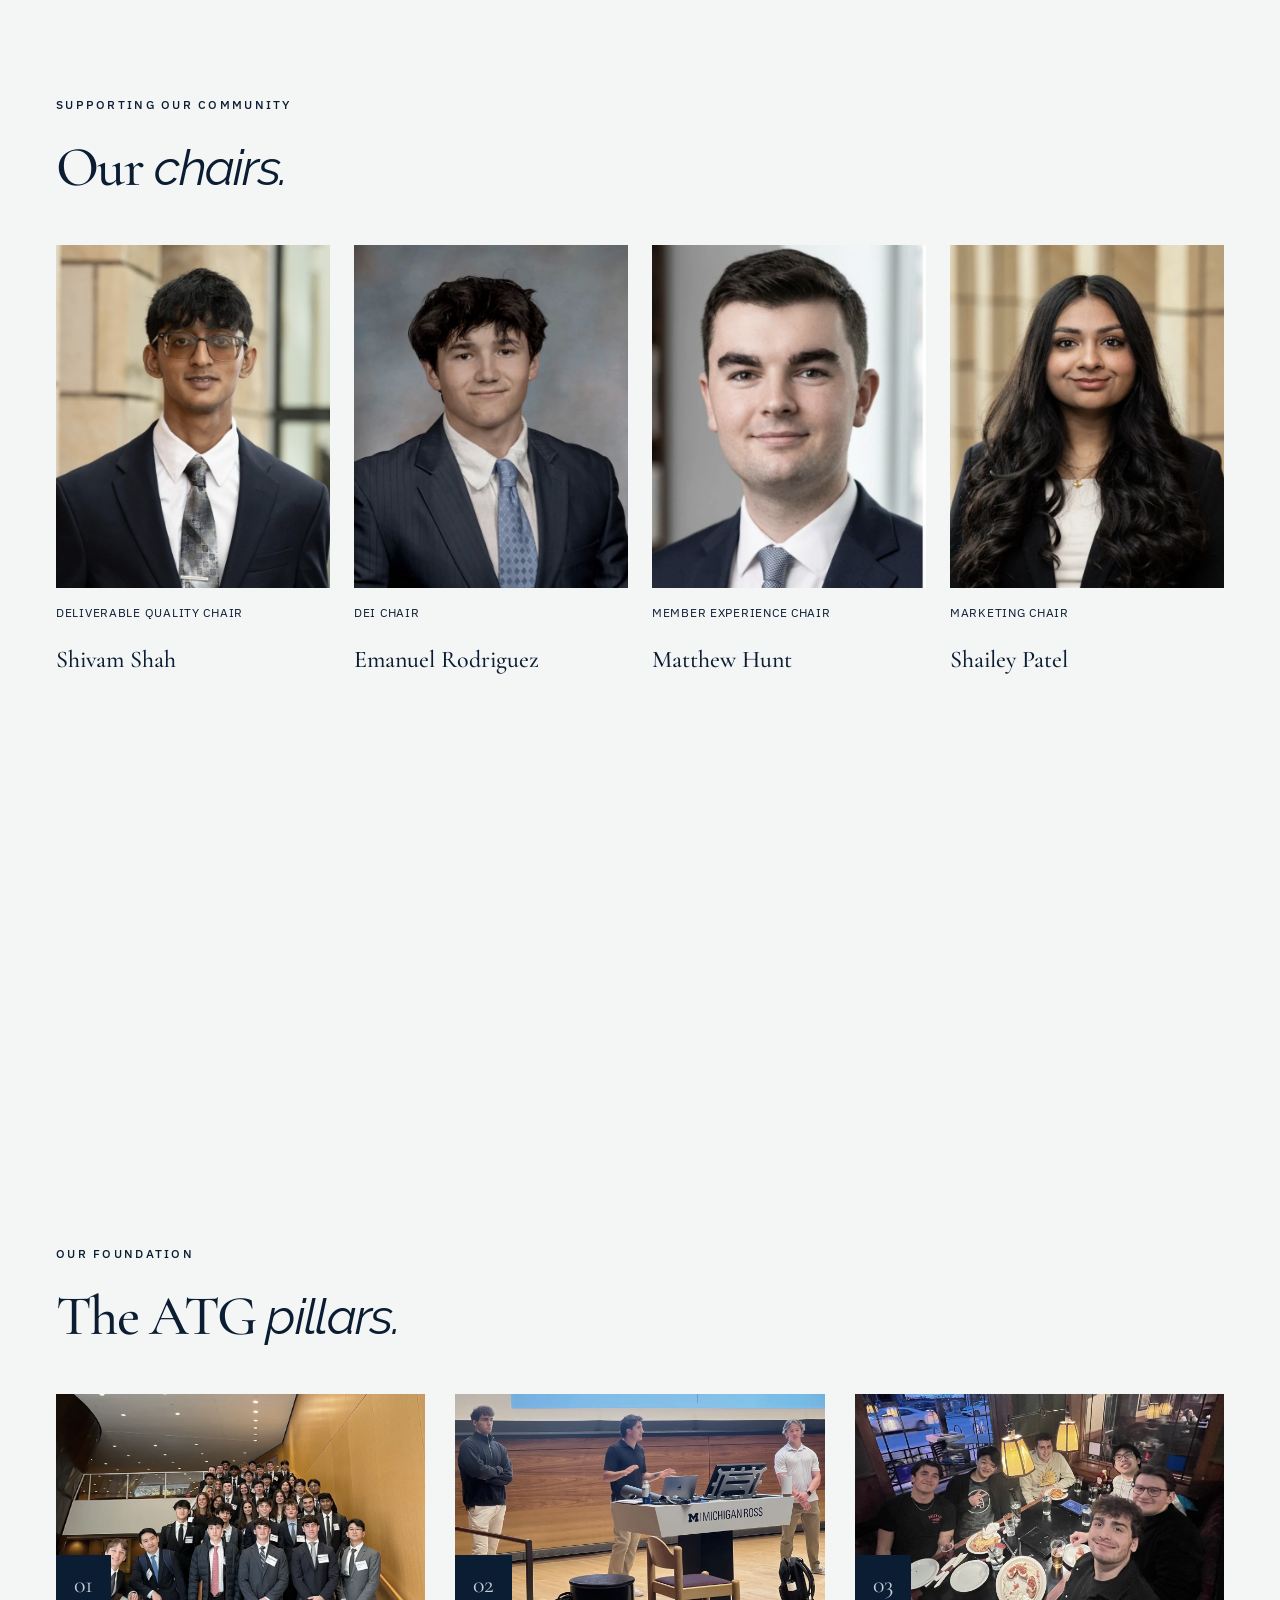
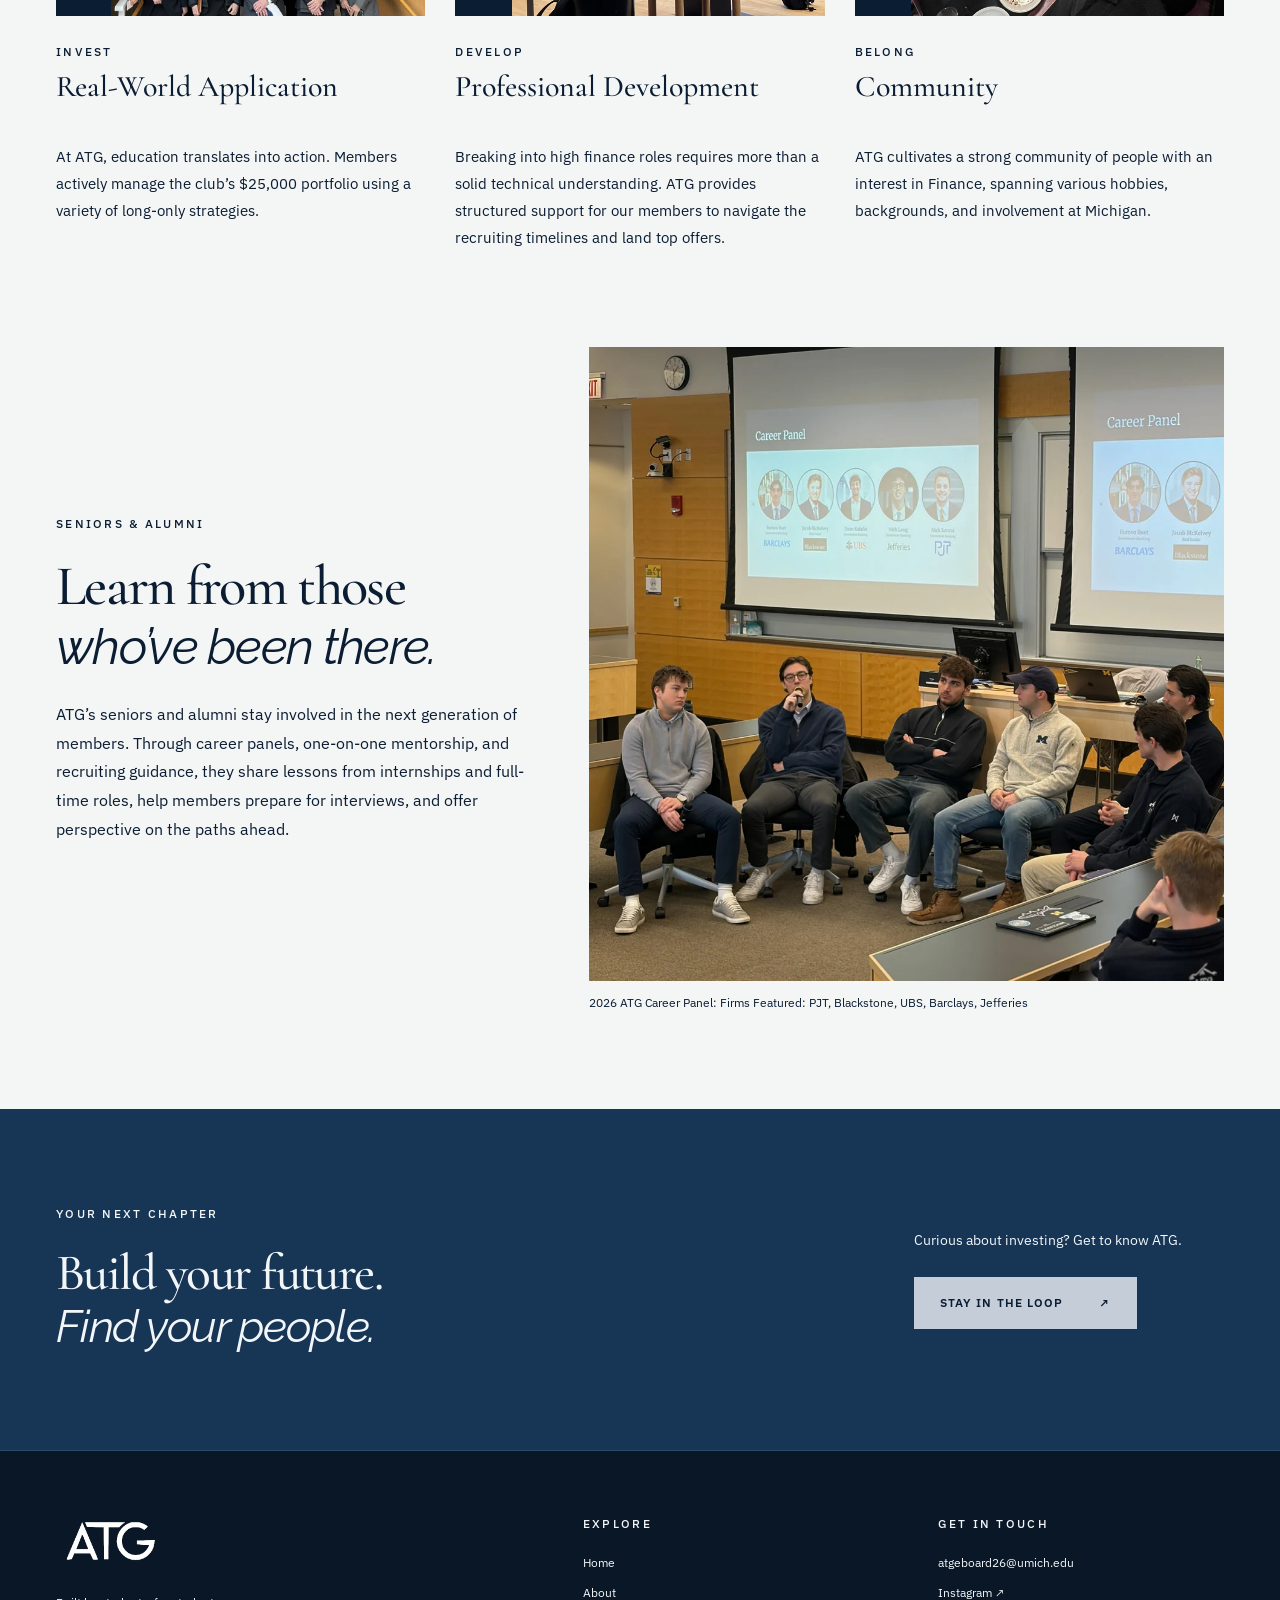
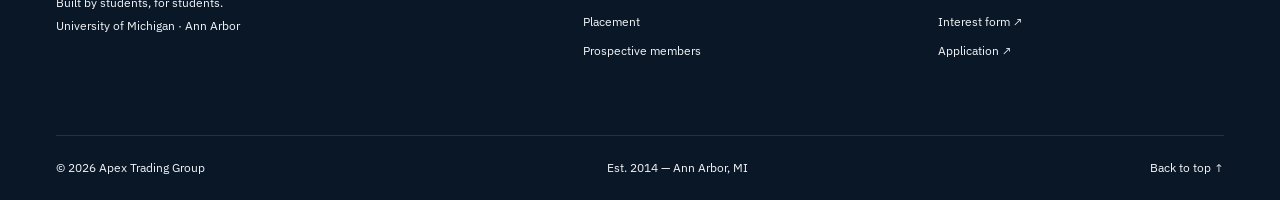
==== commit f73f22ea: "Update sector desk and leadership" ====
--- a/about/index.html
+++ b/about/index.html
@@ -3,7 +3,7 @@
     <button class="menu-toggle" type="button" aria-expanded="false" aria-controls="main-nav"><span>Menu</span><svg width="16" height="12" viewBox="0 0 16 12" aria-hidden="true" focusable="false"><path d="M1 1H15M1 6H15M1 11H15" fill="none" stroke="currentColor" stroke-width="1.25"/></svg></button><nav id="main-nav" aria-label="Main navigation"><a href="index.html">Home</a><a href="about.html" aria-current="page">About</a><a href="placement.html">Placement</a><a href="prospective-members.html">Prospective members</a><a class="nav-interest" href="https://docs.google.com/forms/d/e/1FAIpQLScVhLemPFYhCPNIk2Ntit9PGxSt3cFWAZRNWeOc0bkL1iDHwQ/viewform" target="_blank" rel="noopener">Interest form ↗</a><a class="button small" href="https://docs.google.com/forms/d/e/1FAIpQLSdsdARANegPU2hPOpjgXjonW-cbbBb34Cm18DGZ4Rh7cRIPxQ/viewform" target="_blank" rel="noopener">Application ↗</a></nav></header><main id="main"><section class="subhero"><div class="subhero-sky"></div><div class="wrap"><p class="eyebrow light">About Apex Trading Group</p><h1>Shared ambition.<br><em>Individual potential.</em></h1><p class="lead">The University of Michigan’s premier student investment organization. Built around real-world experience, professional growth, and the people who make it possible.</p></div></section>
     <nav class="section-nav wrap" aria-label="About sections"><a href="about.html#executive-board">Executive board ↓</a><a href="about.html#sector-heads">Sector heads ↓</a><a href="about.html#chairs">Chairs ↓</a><a href="about.html#pillars">Our pillars ↓</a><a href="about.html#mentorship">Seniors &amp; alumni ↓</a></nav>
     <section id="executive-board" class="section wrap"><div class="section-heading"><div><p class="eyebrow">The people behind ATG</p><h2>Executive <em>board.</em></h2></div></div><div class="people-grid"><article class="person reveal"><div class="person-photo"><img src="assets/images/will-vanwingerden.webp" alt="Will VanWingerden" class="" width="841" height="900" loading="lazy" ></div><div class="person-info"><p>Co-President</p><h3>Will VanWingerden</h3><a href="mailto:willvw@umich.edu">willvw@umich.edu <span>↗</span></a></div></article><article class="person reveal"><div class="person-photo"><img src="assets/images/jack-xu.webp" alt="Jack Xu" class="" width="639" height="900" loading="lazy" ></div><div class="person-info"><p>Co-President</p><h3>Jack Xu</h3><a href="mailto:jackxu@umich.edu">jackxu@umich.edu <span>↗</span></a></div></article><article class="person reveal"><div class="person-photo"><img src="assets/images/massimo-garcia.webp" alt="Massimo Garcia" class="" width="600" height="900" loading="lazy" ></div><div class="person-info"><p>VP of Education</p><h3>Massimo Garcia</h3><a href="mailto:massimog@umich.edu">massimog@umich.edu <span>↗</span></a></div></article><article class="person reveal"><div class="person-photo"><img src="assets/images/oliver-kosinski.webp" alt="Oliver Kosinski" class="" width="599" height="900" loading="lazy" style="--photo-zoom:1.15;object-position:center 65%"></div><div class="person-info"><p>VP of Recruitment</p><h3>Oliver Kosinski</h3><a href="mailto:oliverko@umich.edu">oliverko@umich.edu <span>↗</span></a></div></article><article class="person reveal"><div class="person-photo"><img src="assets/images/julia-zou.webp" alt="Julia Zou" class="" width="600" height="900" loading="lazy" ></div><div class="person-info"><p>VP of Internal Relations</p><h3>Julia Zou</h3><a href="mailto:juliazou@umich.edu">juliazou@umich.edu <span>↗</span></a></div></article><article class="person reveal"><div class="person-photo"><img src="assets/images/hadi-chamra.webp" alt="Hadi Chamra" class="" width="900" height="572" loading="lazy" ></div><div class="person-info"><p>VP of External Relations</p><h3>Hadi Chamra</h3><a href="mailto:hchamra@umich.edu">hchamra@umich.edu <span>↗</span></a></div></article></div></section>
-    <section id="sector-heads" class="section chairs-section"><div class="wrap"><div class="section-heading"><div><p class="eyebrow">Leading our investment teams</p><h2>Sector <em>heads.</em></h2></div></div><div class="people-grid"><article class="person reveal"><div class="person-photo"><img src="assets/images/tej-prattipati-new.png" alt="Tej Prattipati" class="" width="1254" height="1254" loading="lazy" ></div><div class="person-info"><p>Global Equities Sector Head</p><h3>Tej Prattipati</h3></div></article><article class="person reveal"><div class="person-photo"><img src="assets/images/chris-louie.jpg" alt="Chris Louie" class="" width="800" height="800" loading="lazy" ></div><div class="person-info"><p>TMT Sector Head</p><h3>Chris Louie</h3></div></article><article class="person reveal"><div class="person-photo"><img src="assets/images/edward-chen.webp" alt="Eddie Chen" class="" width="800" height="800" loading="lazy" ></div><div class="person-info"><p>TMT Sector Head</p><h3>Eddie Chen</h3></div></article><article class="person reveal"><div class="person-photo"><img src="assets/images/zoya-malik.webp" alt="Zoya Malik" class="" width="800" height="800" loading="lazy" ></div><div class="person-info"><p>Consumer &amp; Retail Sector Head</p><h3>Zoya Malik</h3></div></article><article class="person reveal"><div class="person-photo"><img src="assets/images/john-mcwilliams.webp" alt="John McWilliams" class="" width="800" height="800" loading="lazy" ></div><div class="person-info"><p>Healthcare Sector Head</p><h3>John McWilliams</h3></div></article><article class="person reveal"><div class="person-photo"><img src="assets/images/marc-akella.webp" alt="Marc Akella" class="" width="800" height="800" loading="lazy" ></div><div class="person-info"><p>Industrials Sector Head</p><h3>Marc Akella</h3></div></article><article class="person reveal"><div class="person-photo"><img src="assets/images/ava-goldsmith.webp" alt="Ava Goldsmith" class="" width="800" height="800" loading="lazy" ></div><div class="person-info"><p>PUI Sector Head | Member Experience Chair</p><h3>Ava Goldsmith</h3></div></article></div></div></section>
+    <section id="sector-heads" class="section chairs-section"><div class="wrap"><div class="section-heading"><div><p class="eyebrow">Leading our investment teams</p><h2>Sector <em>heads.</em></h2></div></div><div class="people-grid"><article class="person reveal"><div class="person-photo"><img src="assets/images/tej-prattipati-new.png" alt="Tej Prattipati" class="" width="1254" height="1254" loading="lazy" ></div><div class="person-info"><p>Global Equities Sector Head</p><h3>Tej Prattipati</h3></div></article><article class="person reveal"><div class="person-photo"><img src="assets/images/chris-louie.jpg" alt="Chris Louie" class="" width="800" height="800" loading="lazy" ></div><div class="person-info"><p>TMT Sector Head</p><h3>Chris Louie</h3></div></article><article class="person reveal"><div class="person-photo"><img src="assets/images/edward-chen.webp" alt="Eddie Chen" class="" width="800" height="800" loading="lazy" ></div><div class="person-info"><p>TMT Sector Head</p><h3>Eddie Chen</h3></div></article><article class="person reveal"><div class="person-photo"><img src="assets/images/john-mcwilliams.webp" alt="John McWilliams" class="" width="800" height="800" loading="lazy" ></div><div class="person-info"><p>Healthcare Sector Head</p><h3>John McWilliams</h3></div></article><article class="person reveal"><div class="person-photo"><img src="assets/images/marc-akella.webp" alt="Marc Akella" class="" width="800" height="800" loading="lazy" ></div><div class="person-info"><p>Industrials Sector Head</p><h3>Marc Akella</h3></div></article><article class="person reveal"><div class="person-photo"><img src="assets/images/ava-goldsmith.webp" alt="Ava Goldsmith" class="" width="800" height="800" loading="lazy" ></div><div class="person-info"><p>PUI Sector Head</p><h3>Ava Goldsmith</h3></div></article></div></div></section>
     <section id="chairs" class="section wrap"><div class="section-heading"><div><p class="eyebrow">Supporting our community</p><h2>Our <em>chairs.</em></h2></div></div><div class="people-grid"><article class="person reveal"><div class="person-photo"><img src="assets/images/shivam-shah.webp" alt="Shivam Shah" class="" width="800" height="800" loading="lazy" ></div><div class="person-info"><p>Deliverable Quality Chair</p><h3>Shivam Shah</h3></div></article><article class="person reveal"><div class="person-photo"><img src="assets/images/emanuel-rodriguez.webp" alt="Emanuel Rodriguez" class="" width="648" height="899" loading="lazy" ></div><div class="person-info"><p>DEI Chair</p><h3>Emanuel Rodriguez</h3></div></article><article class="person reveal"><div class="person-photo"><img src="assets/images/matthew-hunt.webp" alt="Matthew Hunt" class="" width="800" height="800" loading="lazy" ></div><div class="person-info"><p>Member Experience Chair</p><h3>Matthew Hunt</h3></div></article><article class="person reveal"><div class="person-photo"><img src="assets/images/shailey-patel.webp" alt="Shailey Patel" class="" width="800" height="800" loading="lazy" ></div><div class="person-info"><p>Marketing Chair</p><h3>Shailey Patel</h3></div></article><article class="person reveal"><div class="person-photo"><img src="assets/images/amelia-kayi.webp" alt="Amelia Kayi" class="" width="800" height="800" loading="lazy" ></div><div class="person-info"><p>Member Experience Chair</p><h3>Amelia Kayi</h3></div></article><article class="person reveal"><div class="person-photo"><img src="assets/images/charlie-sebestyen.webp" alt="Charlie Sebestyen" class="" width="599" height="900" loading="lazy" ></div><div class="person-info"><p>Finance Chair</p><h3>Charlie Sebestyen</h3></div></article></div></section>
     <section id="pillars" class="section wrap"><div class="section-heading"><div><p class="eyebrow">Our foundation</p><h2>The ATG <em>pillars.</em></h2></div></div><div class="pillars"><article class="pillar reveal" id="pillar-1"><div class="pillar-photo"><img src="assets/images/real-world-application.webp" alt="ATG members together at a club event" class="" width="1050" height="1400" loading="lazy" ><span>01</span></div><div class="pillar-copy"><p class="eyebrow">Invest</p><h3>Real-World Application</h3><p>At ATG, education translates into action. Members actively manage the club’s $25,000 portfolio using a variety of long-only strategies.</p></div></article><article class="pillar reveal" id="pillar-2"><div class="pillar-photo"><img src="assets/images/club-gallery-10.webp" alt="ATG members presenting at the Michigan Ross podium" class="" width="1400" height="1050" loading="lazy" ><span>02</span></div><div class="pillar-copy"><p class="eyebrow">Develop</p><h3>Professional Development</h3><p>Breaking into high finance roles requires more than a solid technical understanding. ATG provides structured support for our members to navigate the recruiting timelines and land top offers.</p></div></article><article class="pillar reveal" id="pillar-3"><div class="pillar-photo"><img src="assets/images/community.webp" alt="ATG members socializing" class="" width="1400" height="1050" loading="lazy" ><span>03</span></div><div class="pillar-copy"><p class="eyebrow">Belong</p><h3>Community</h3><p>ATG cultivates a strong community of people with an interest in Finance, spanning various hobbies, backgrounds, and involvement at Michigan.</p></div></article></div></section>
     <section id="mentorship" class="section wrap mentorship-section"><div class="mentorship-copy"><p class="eyebrow">Seniors &amp; alumni</p><h2>Learn from those<br><em>who’ve been there.</em></h2><p>ATG’s seniors and alumni stay involved in the next generation of members. Through career panels, one-on-one mentorship, and recruiting guidance, they share lessons from internships and full-time roles, help members prepare for interviews, and offer perspective on the paths ahead.</p></div><figure class="mentorship-photo"><img src="assets/images/placement-group-photo.webp" alt="ATG members sharing their recruiting experiences at a career panel" class="" width="1050" height="1400" loading="lazy" ><figcaption>2026 ATG Career Panel: Firms Featured: PJT, Blackstone, UBS, Barclays, Jefferies</figcaption></figure></section></main><section class="join-band"><div class="wrap join-inner"><div><p class="eyebrow light">Your next chapter</p><h2>Build your future.<br><em>Find your people.</em></h2></div><div><p>Curious about investing? Get to know ATG.</p><a class="button" href="https://docs.google.com/forms/d/e/1FAIpQLScVhLemPFYhCPNIk2Ntit9PGxSt3cFWAZRNWeOc0bkL1iDHwQ/viewform" target="_blank" rel="noopener">Stay in the loop <span>↗</span></a></div></div></section>
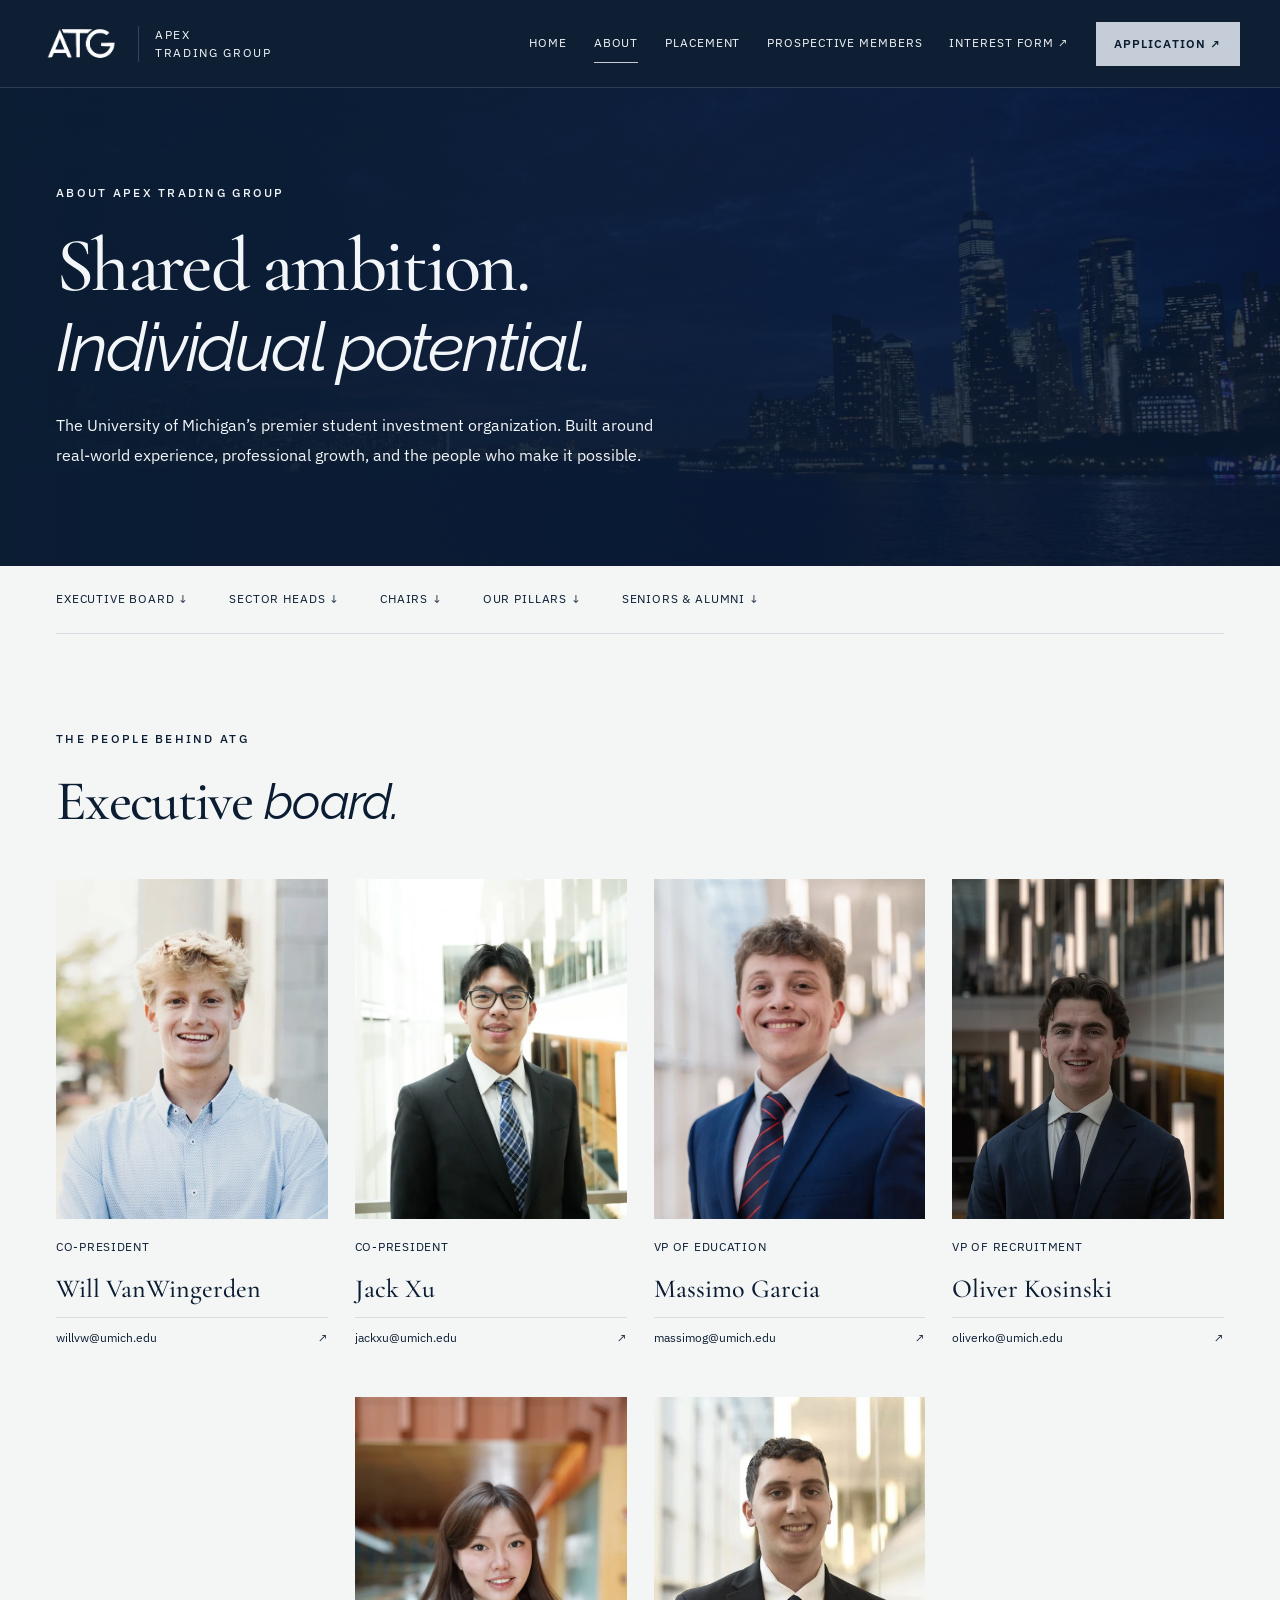
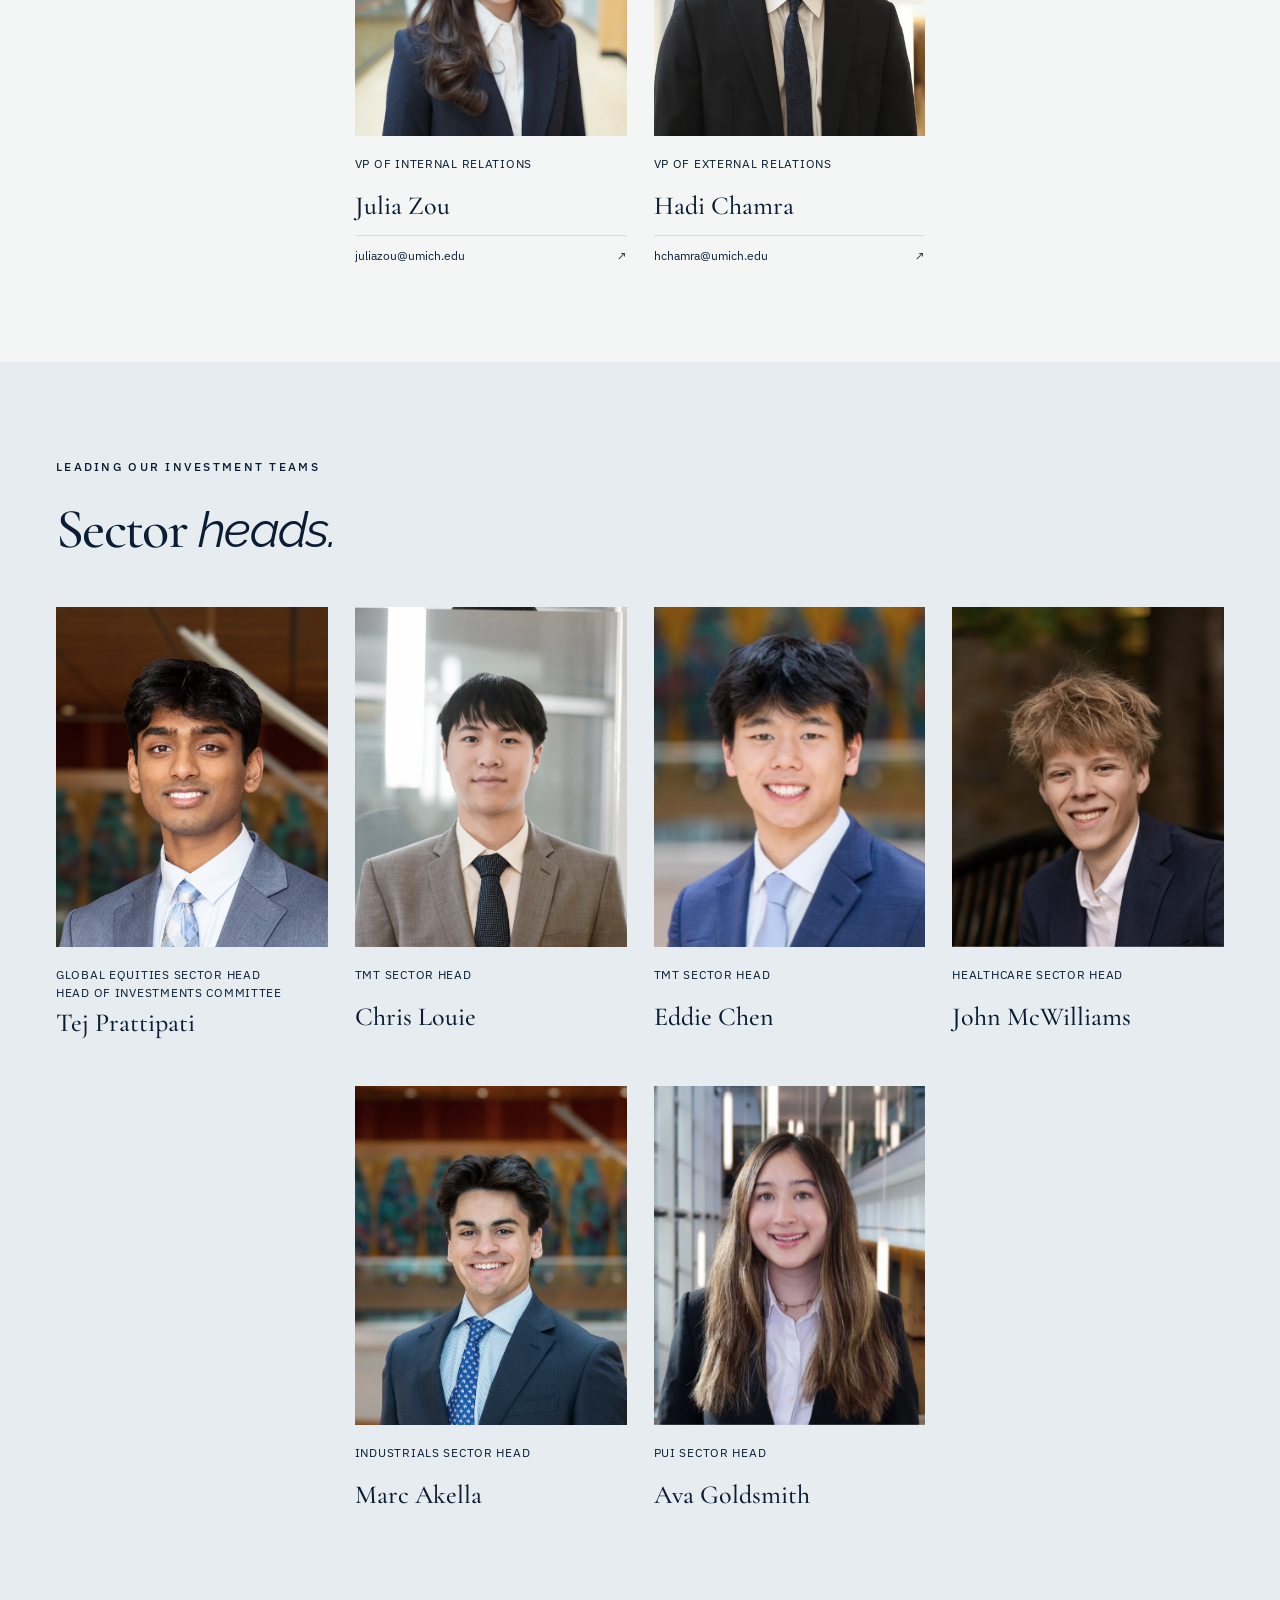
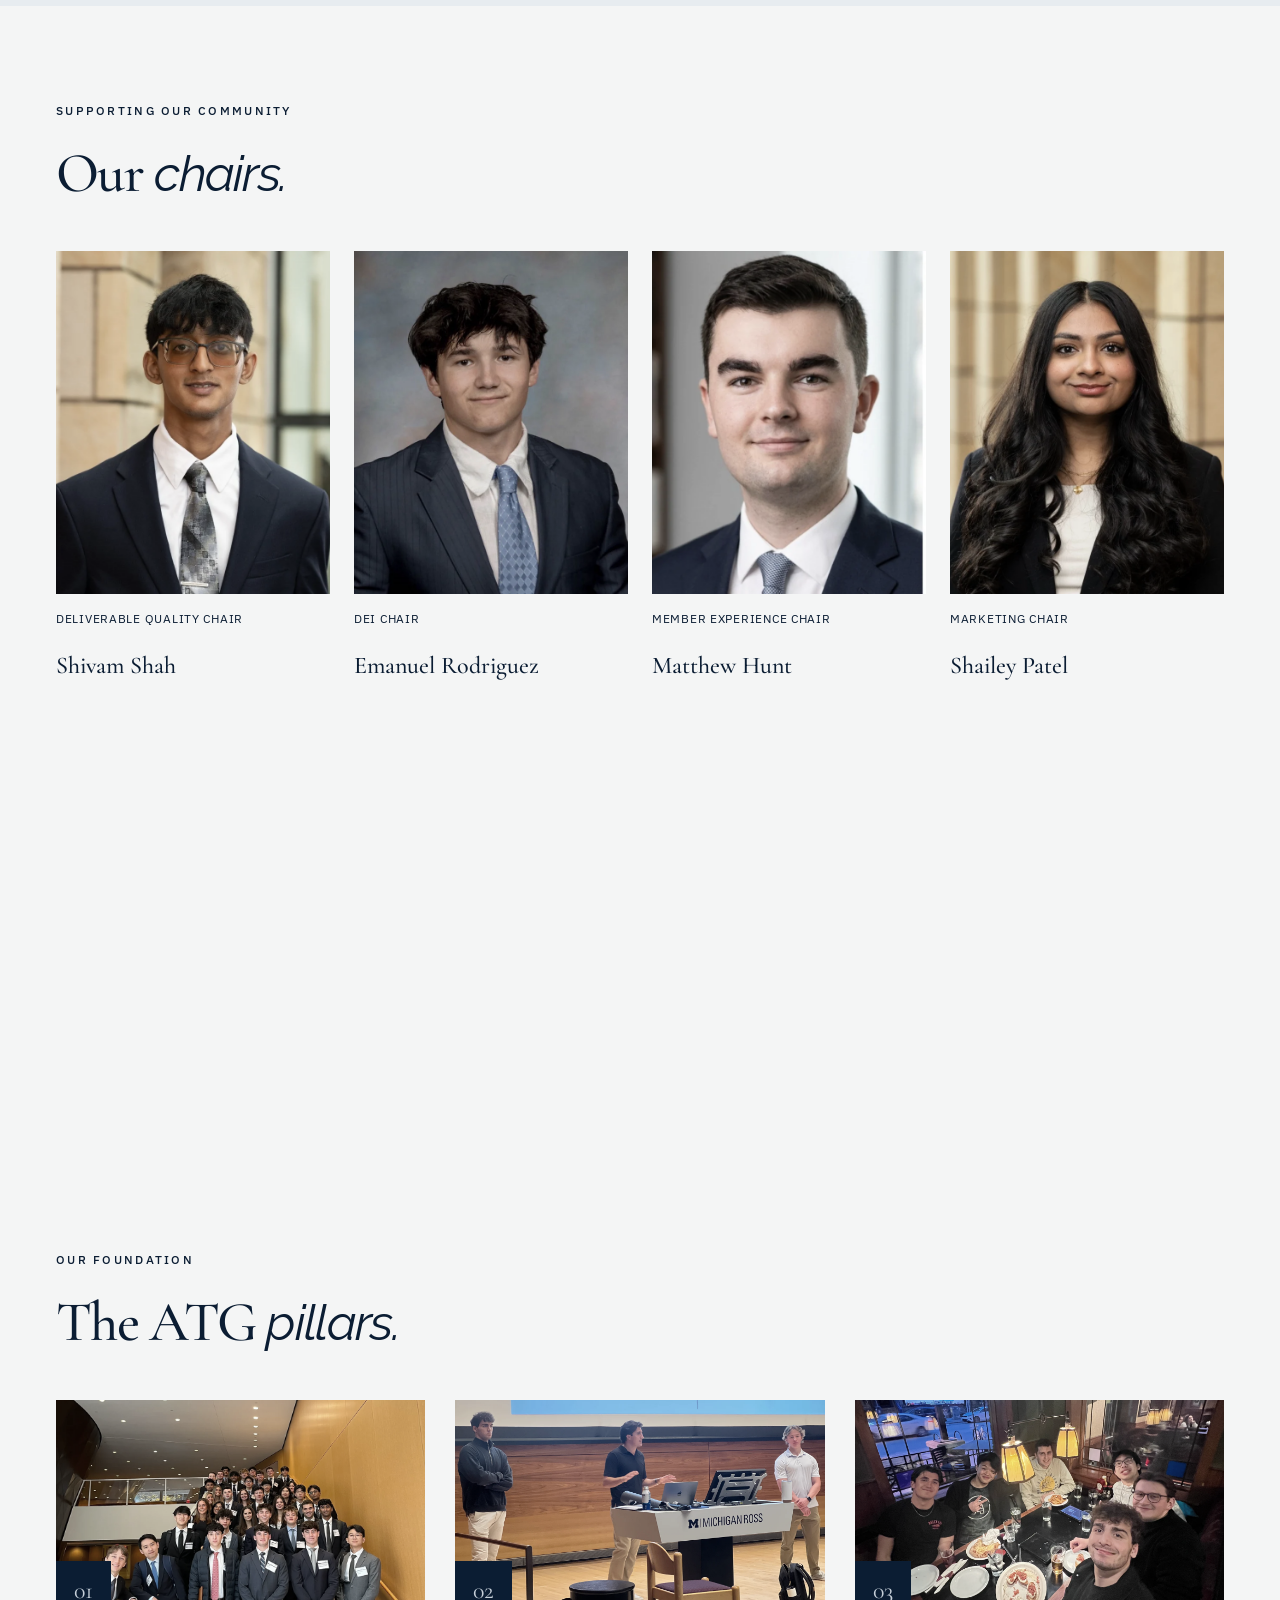
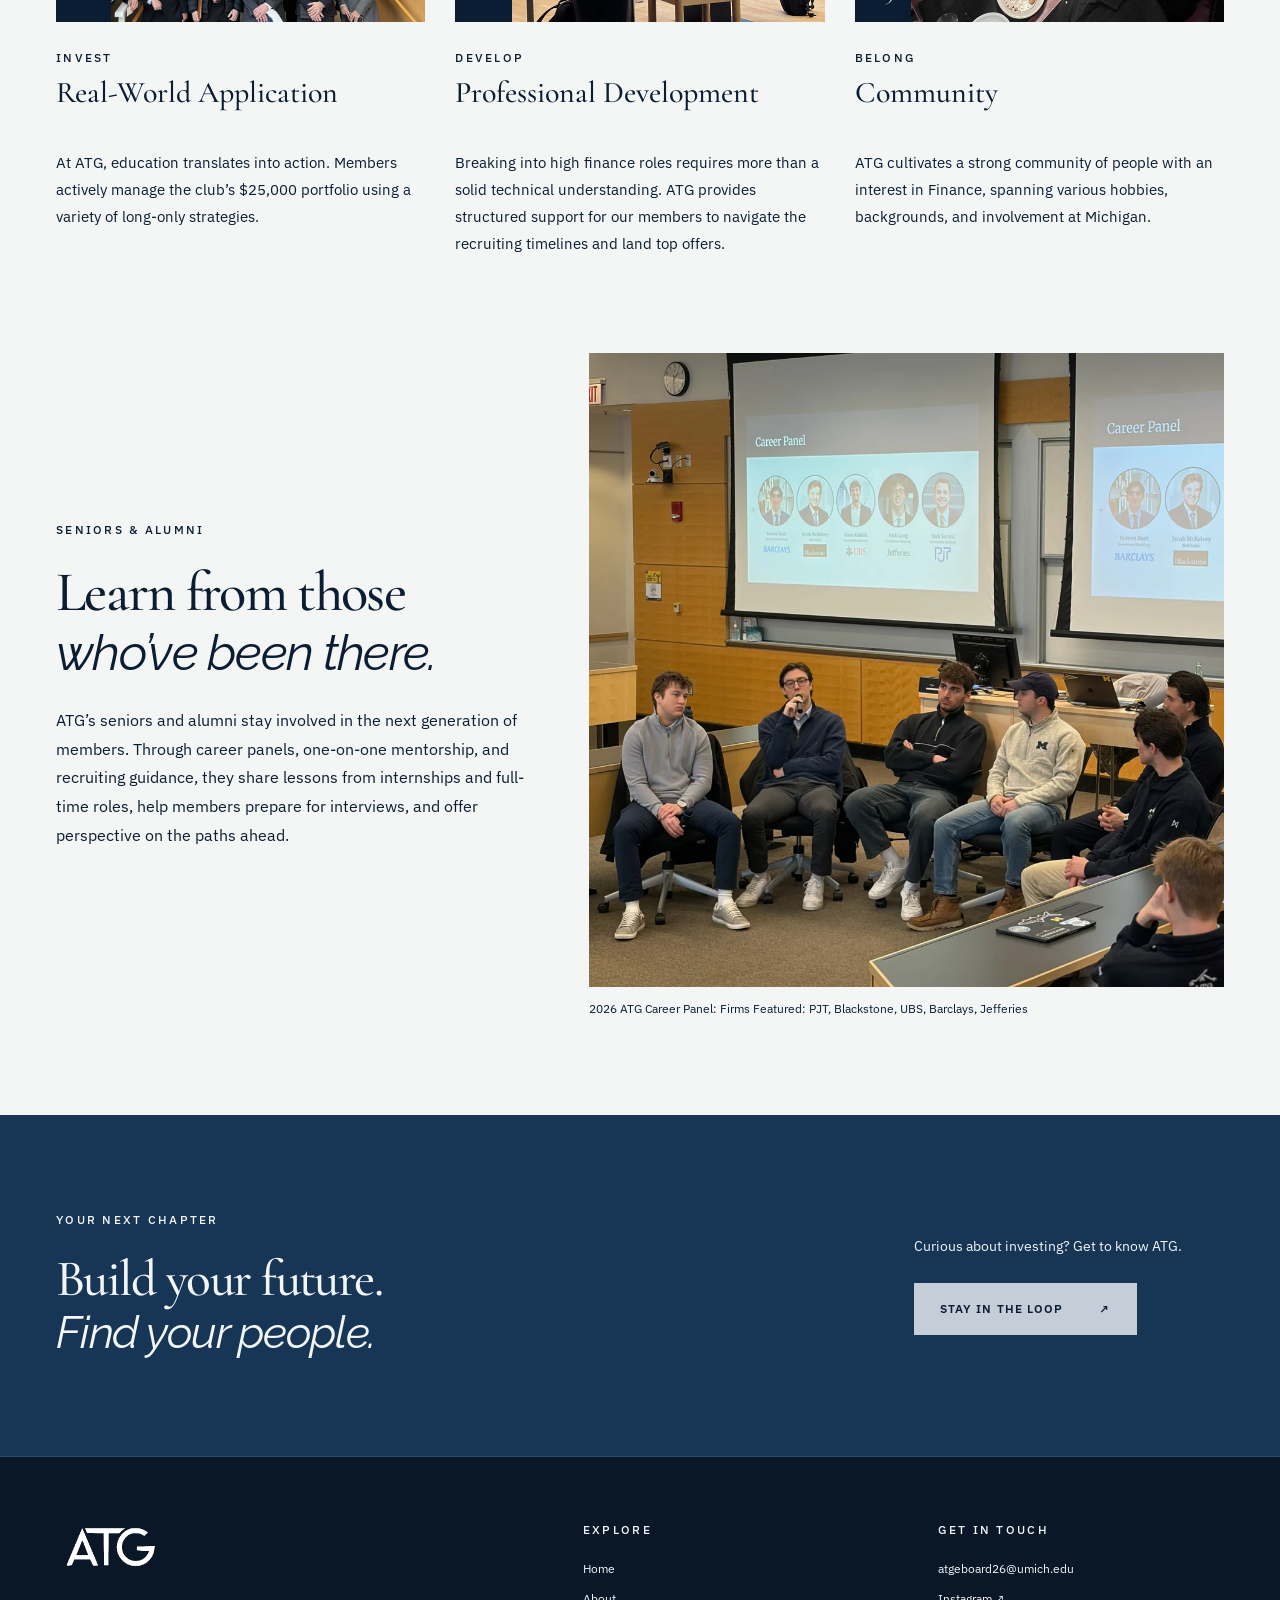
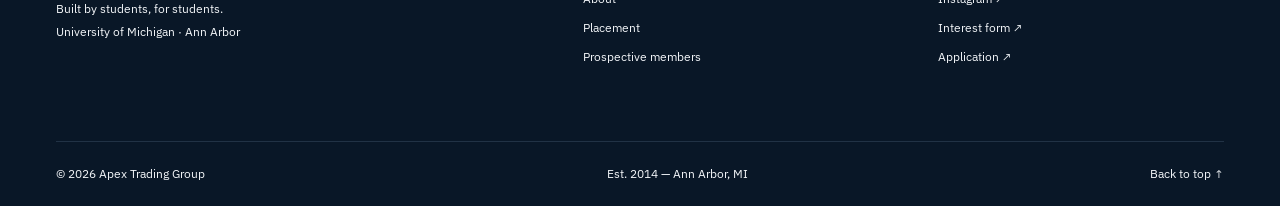
==== commit 9d673417: "Add investments committee leadership title" ====
--- a/about/index.html
+++ b/about/index.html
@@ -3,7 +3,7 @@
     <button class="menu-toggle" type="button" aria-expanded="false" aria-controls="main-nav"><span>Menu</span><svg width="16" height="12" viewBox="0 0 16 12" aria-hidden="true" focusable="false"><path d="M1 1H15M1 6H15M1 11H15" fill="none" stroke="currentColor" stroke-width="1.25"/></svg></button><nav id="main-nav" aria-label="Main navigation"><a href="index.html">Home</a><a href="about.html" aria-current="page">About</a><a href="placement.html">Placement</a><a href="prospective-members.html">Prospective members</a><a class="nav-interest" href="https://docs.google.com/forms/d/e/1FAIpQLScVhLemPFYhCPNIk2Ntit9PGxSt3cFWAZRNWeOc0bkL1iDHwQ/viewform" target="_blank" rel="noopener">Interest form ↗</a><a class="button small" href="https://docs.google.com/forms/d/e/1FAIpQLSdsdARANegPU2hPOpjgXjonW-cbbBb34Cm18DGZ4Rh7cRIPxQ/viewform" target="_blank" rel="noopener">Application ↗</a></nav></header><main id="main"><section class="subhero"><div class="subhero-sky"></div><div class="wrap"><p class="eyebrow light">About Apex Trading Group</p><h1>Shared ambition.<br><em>Individual potential.</em></h1><p class="lead">The University of Michigan’s premier student investment organization. Built around real-world experience, professional growth, and the people who make it possible.</p></div></section>
     <nav class="section-nav wrap" aria-label="About sections"><a href="about.html#executive-board">Executive board ↓</a><a href="about.html#sector-heads">Sector heads ↓</a><a href="about.html#chairs">Chairs ↓</a><a href="about.html#pillars">Our pillars ↓</a><a href="about.html#mentorship">Seniors &amp; alumni ↓</a></nav>
     <section id="executive-board" class="section wrap"><div class="section-heading"><div><p class="eyebrow">The people behind ATG</p><h2>Executive <em>board.</em></h2></div></div><div class="people-grid"><article class="person reveal"><div class="person-photo"><img src="assets/images/will-vanwingerden.webp" alt="Will VanWingerden" class="" width="841" height="900" loading="lazy" ></div><div class="person-info"><p>Co-President</p><h3>Will VanWingerden</h3><a href="mailto:willvw@umich.edu">willvw@umich.edu <span>↗</span></a></div></article><article class="person reveal"><div class="person-photo"><img src="assets/images/jack-xu.webp" alt="Jack Xu" class="" width="639" height="900" loading="lazy" ></div><div class="person-info"><p>Co-President</p><h3>Jack Xu</h3><a href="mailto:jackxu@umich.edu">jackxu@umich.edu <span>↗</span></a></div></article><article class="person reveal"><div class="person-photo"><img src="assets/images/massimo-garcia.webp" alt="Massimo Garcia" class="" width="600" height="900" loading="lazy" ></div><div class="person-info"><p>VP of Education</p><h3>Massimo Garcia</h3><a href="mailto:massimog@umich.edu">massimog@umich.edu <span>↗</span></a></div></article><article class="person reveal"><div class="person-photo"><img src="assets/images/oliver-kosinski.webp" alt="Oliver Kosinski" class="" width="599" height="900" loading="lazy" style="--photo-zoom:1.15;object-position:center 65%"></div><div class="person-info"><p>VP of Recruitment</p><h3>Oliver Kosinski</h3><a href="mailto:oliverko@umich.edu">oliverko@umich.edu <span>↗</span></a></div></article><article class="person reveal"><div class="person-photo"><img src="assets/images/julia-zou.webp" alt="Julia Zou" class="" width="600" height="900" loading="lazy" ></div><div class="person-info"><p>VP of Internal Relations</p><h3>Julia Zou</h3><a href="mailto:juliazou@umich.edu">juliazou@umich.edu <span>↗</span></a></div></article><article class="person reveal"><div class="person-photo"><img src="assets/images/hadi-chamra.webp" alt="Hadi Chamra" class="" width="900" height="572" loading="lazy" ></div><div class="person-info"><p>VP of External Relations</p><h3>Hadi Chamra</h3><a href="mailto:hchamra@umich.edu">hchamra@umich.edu <span>↗</span></a></div></article></div></section>
-    <section id="sector-heads" class="section chairs-section"><div class="wrap"><div class="section-heading"><div><p class="eyebrow">Leading our investment teams</p><h2>Sector <em>heads.</em></h2></div></div><div class="people-grid"><article class="person reveal"><div class="person-photo"><img src="assets/images/tej-prattipati-new.png" alt="Tej Prattipati" class="" width="1254" height="1254" loading="lazy" ></div><div class="person-info"><p>Global Equities Sector Head</p><h3>Tej Prattipati</h3></div></article><article class="person reveal"><div class="person-photo"><img src="assets/images/chris-louie.jpg" alt="Chris Louie" class="" width="800" height="800" loading="lazy" ></div><div class="person-info"><p>TMT Sector Head</p><h3>Chris Louie</h3></div></article><article class="person reveal"><div class="person-photo"><img src="assets/images/edward-chen.webp" alt="Eddie Chen" class="" width="800" height="800" loading="lazy" ></div><div class="person-info"><p>TMT Sector Head</p><h3>Eddie Chen</h3></div></article><article class="person reveal"><div class="person-photo"><img src="assets/images/john-mcwilliams.webp" alt="John McWilliams" class="" width="800" height="800" loading="lazy" ></div><div class="person-info"><p>Healthcare Sector Head</p><h3>John McWilliams</h3></div></article><article class="person reveal"><div class="person-photo"><img src="assets/images/marc-akella.webp" alt="Marc Akella" class="" width="800" height="800" loading="lazy" ></div><div class="person-info"><p>Industrials Sector Head</p><h3>Marc Akella</h3></div></article><article class="person reveal"><div class="person-photo"><img src="assets/images/ava-goldsmith.webp" alt="Ava Goldsmith" class="" width="800" height="800" loading="lazy" ></div><div class="person-info"><p>PUI Sector Head</p><h3>Ava Goldsmith</h3></div></article></div></div></section>
+    <section id="sector-heads" class="section chairs-section"><div class="wrap"><div class="section-heading"><div><p class="eyebrow">Leading our investment teams</p><h2>Sector <em>heads.</em></h2></div></div><div class="people-grid"><article class="person reveal"><div class="person-photo"><img src="assets/images/tej-prattipati-new.png" alt="Tej Prattipati" class="" width="1254" height="1254" loading="lazy" ></div><div class="person-info"><p>Global Equities Sector Head<br>Head of Investments Committee</p><h3>Tej Prattipati</h3></div></article><article class="person reveal"><div class="person-photo"><img src="assets/images/chris-louie.jpg" alt="Chris Louie" class="" width="800" height="800" loading="lazy" ></div><div class="person-info"><p>TMT Sector Head</p><h3>Chris Louie</h3></div></article><article class="person reveal"><div class="person-photo"><img src="assets/images/edward-chen.webp" alt="Eddie Chen" class="" width="800" height="800" loading="lazy" ></div><div class="person-info"><p>TMT Sector Head</p><h3>Eddie Chen</h3></div></article><article class="person reveal"><div class="person-photo"><img src="assets/images/john-mcwilliams.webp" alt="John McWilliams" class="" width="800" height="800" loading="lazy" ></div><div class="person-info"><p>Healthcare Sector Head</p><h3>John McWilliams</h3></div></article><article class="person reveal"><div class="person-photo"><img src="assets/images/marc-akella.webp" alt="Marc Akella" class="" width="800" height="800" loading="lazy" ></div><div class="person-info"><p>Industrials Sector Head</p><h3>Marc Akella</h3></div></article><article class="person reveal"><div class="person-photo"><img src="assets/images/ava-goldsmith.webp" alt="Ava Goldsmith" class="" width="800" height="800" loading="lazy" ></div><div class="person-info"><p>PUI Sector Head</p><h3>Ava Goldsmith</h3></div></article></div></div></section>
     <section id="chairs" class="section wrap"><div class="section-heading"><div><p class="eyebrow">Supporting our community</p><h2>Our <em>chairs.</em></h2></div></div><div class="people-grid"><article class="person reveal"><div class="person-photo"><img src="assets/images/shivam-shah.webp" alt="Shivam Shah" class="" width="800" height="800" loading="lazy" ></div><div class="person-info"><p>Deliverable Quality Chair</p><h3>Shivam Shah</h3></div></article><article class="person reveal"><div class="person-photo"><img src="assets/images/emanuel-rodriguez.webp" alt="Emanuel Rodriguez" class="" width="648" height="899" loading="lazy" ></div><div class="person-info"><p>DEI Chair</p><h3>Emanuel Rodriguez</h3></div></article><article class="person reveal"><div class="person-photo"><img src="assets/images/matthew-hunt.webp" alt="Matthew Hunt" class="" width="800" height="800" loading="lazy" ></div><div class="person-info"><p>Member Experience Chair</p><h3>Matthew Hunt</h3></div></article><article class="person reveal"><div class="person-photo"><img src="assets/images/shailey-patel.webp" alt="Shailey Patel" class="" width="800" height="800" loading="lazy" ></div><div class="person-info"><p>Marketing Chair</p><h3>Shailey Patel</h3></div></article><article class="person reveal"><div class="person-photo"><img src="assets/images/amelia-kayi.webp" alt="Amelia Kayi" class="" width="800" height="800" loading="lazy" ></div><div class="person-info"><p>Member Experience Chair</p><h3>Amelia Kayi</h3></div></article><article class="person reveal"><div class="person-photo"><img src="assets/images/charlie-sebestyen.webp" alt="Charlie Sebestyen" class="" width="599" height="900" loading="lazy" ></div><div class="person-info"><p>Finance Chair</p><h3>Charlie Sebestyen</h3></div></article></div></section>
     <section id="pillars" class="section wrap"><div class="section-heading"><div><p class="eyebrow">Our foundation</p><h2>The ATG <em>pillars.</em></h2></div></div><div class="pillars"><article class="pillar reveal" id="pillar-1"><div class="pillar-photo"><img src="assets/images/real-world-application.webp" alt="ATG members together at a club event" class="" width="1050" height="1400" loading="lazy" ><span>01</span></div><div class="pillar-copy"><p class="eyebrow">Invest</p><h3>Real-World Application</h3><p>At ATG, education translates into action. Members actively manage the club’s $25,000 portfolio using a variety of long-only strategies.</p></div></article><article class="pillar reveal" id="pillar-2"><div class="pillar-photo"><img src="assets/images/club-gallery-10.webp" alt="ATG members presenting at the Michigan Ross podium" class="" width="1400" height="1050" loading="lazy" ><span>02</span></div><div class="pillar-copy"><p class="eyebrow">Develop</p><h3>Professional Development</h3><p>Breaking into high finance roles requires more than a solid technical understanding. ATG provides structured support for our members to navigate the recruiting timelines and land top offers.</p></div></article><article class="pillar reveal" id="pillar-3"><div class="pillar-photo"><img src="assets/images/community.webp" alt="ATG members socializing" class="" width="1400" height="1050" loading="lazy" ><span>03</span></div><div class="pillar-copy"><p class="eyebrow">Belong</p><h3>Community</h3><p>ATG cultivates a strong community of people with an interest in Finance, spanning various hobbies, backgrounds, and involvement at Michigan.</p></div></article></div></section>
     <section id="mentorship" class="section wrap mentorship-section"><div class="mentorship-copy"><p class="eyebrow">Seniors &amp; alumni</p><h2>Learn from those<br><em>who’ve been there.</em></h2><p>ATG’s seniors and alumni stay involved in the next generation of members. Through career panels, one-on-one mentorship, and recruiting guidance, they share lessons from internships and full-time roles, help members prepare for interviews, and offer perspective on the paths ahead.</p></div><figure class="mentorship-photo"><img src="assets/images/placement-group-photo.webp" alt="ATG members sharing their recruiting experiences at a career panel" class="" width="1050" height="1400" loading="lazy" ><figcaption>2026 ATG Career Panel: Firms Featured: PJT, Blackstone, UBS, Barclays, Jefferies</figcaption></figure></section></main><section class="join-band"><div class="wrap join-inner"><div><p class="eyebrow light">Your next chapter</p><h2>Build your future.<br><em>Find your people.</em></h2></div><div><p>Curious about investing? Get to know ATG.</p><a class="button" href="https://docs.google.com/forms/d/e/1FAIpQLScVhLemPFYhCPNIk2Ntit9PGxSt3cFWAZRNWeOc0bkL1iDHwQ/viewform" target="_blank" rel="noopener">Stay in the loop <span>↗</span></a></div></div></section>
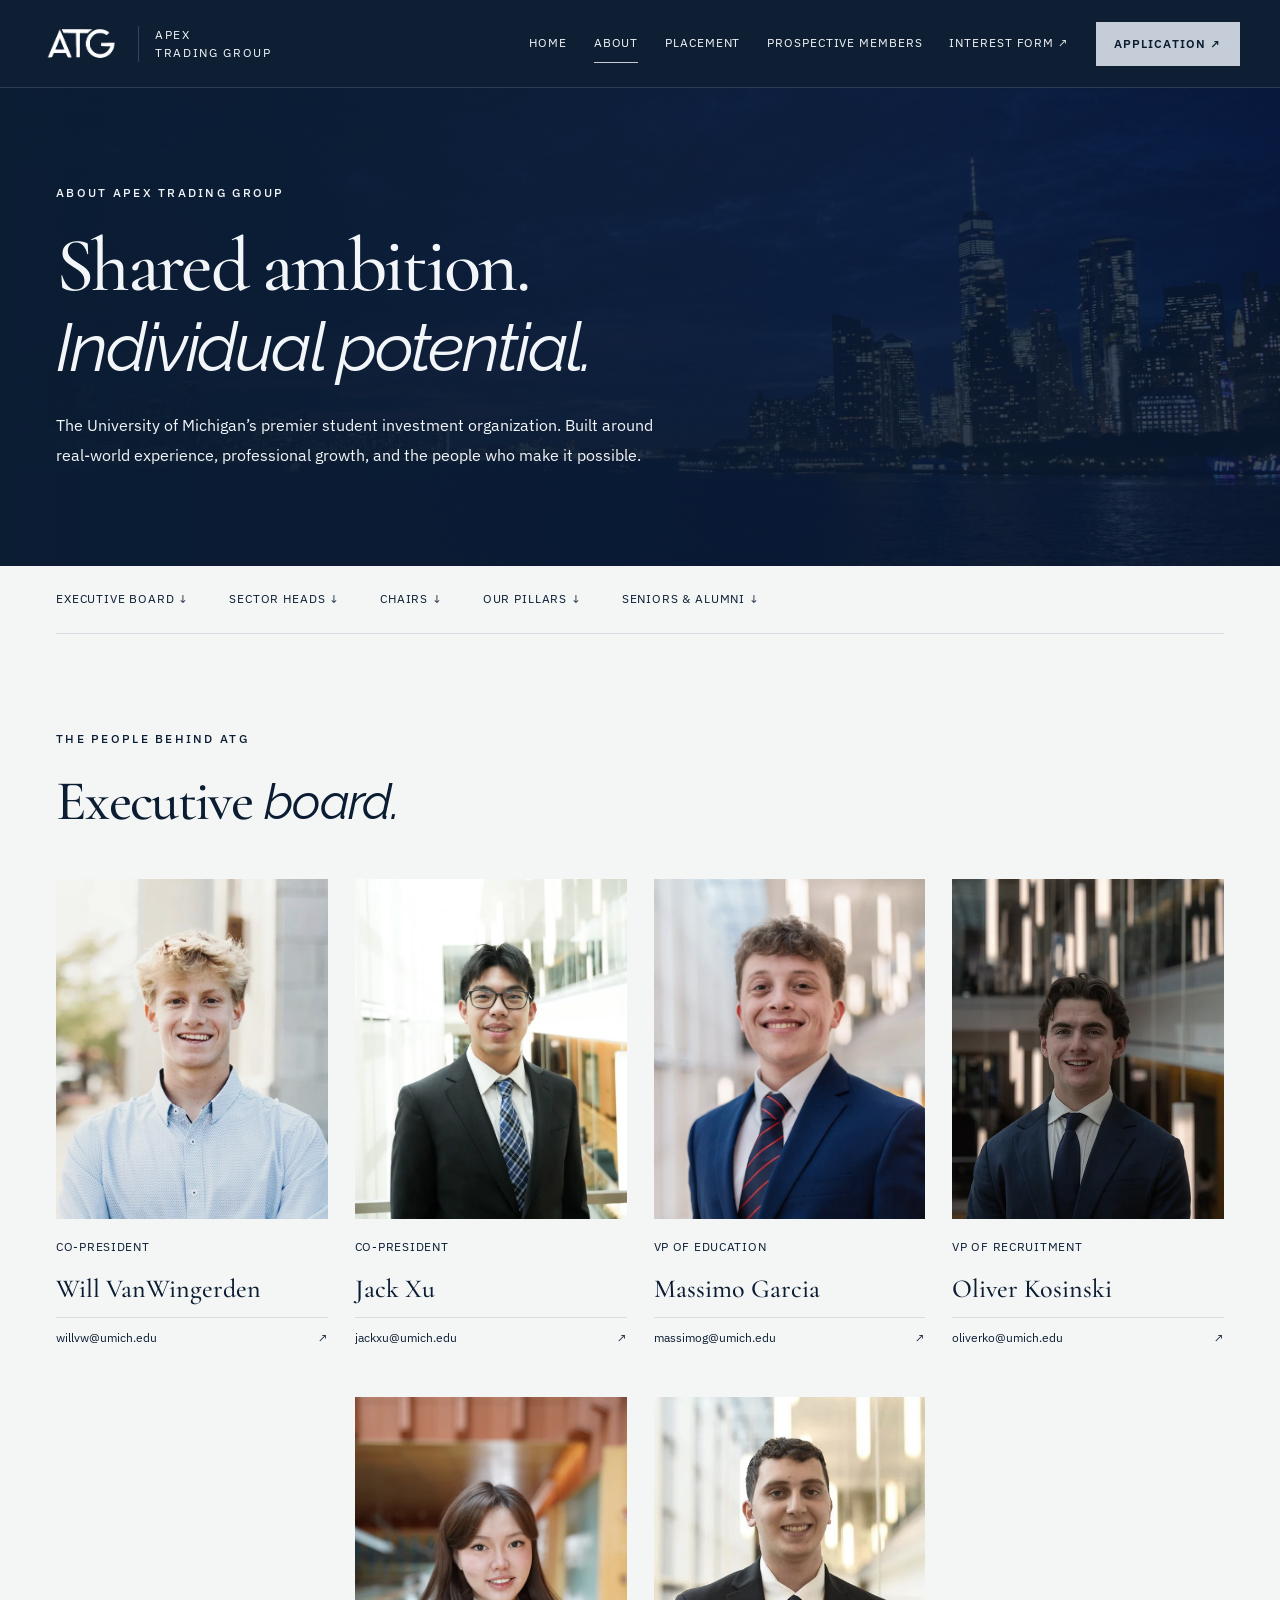
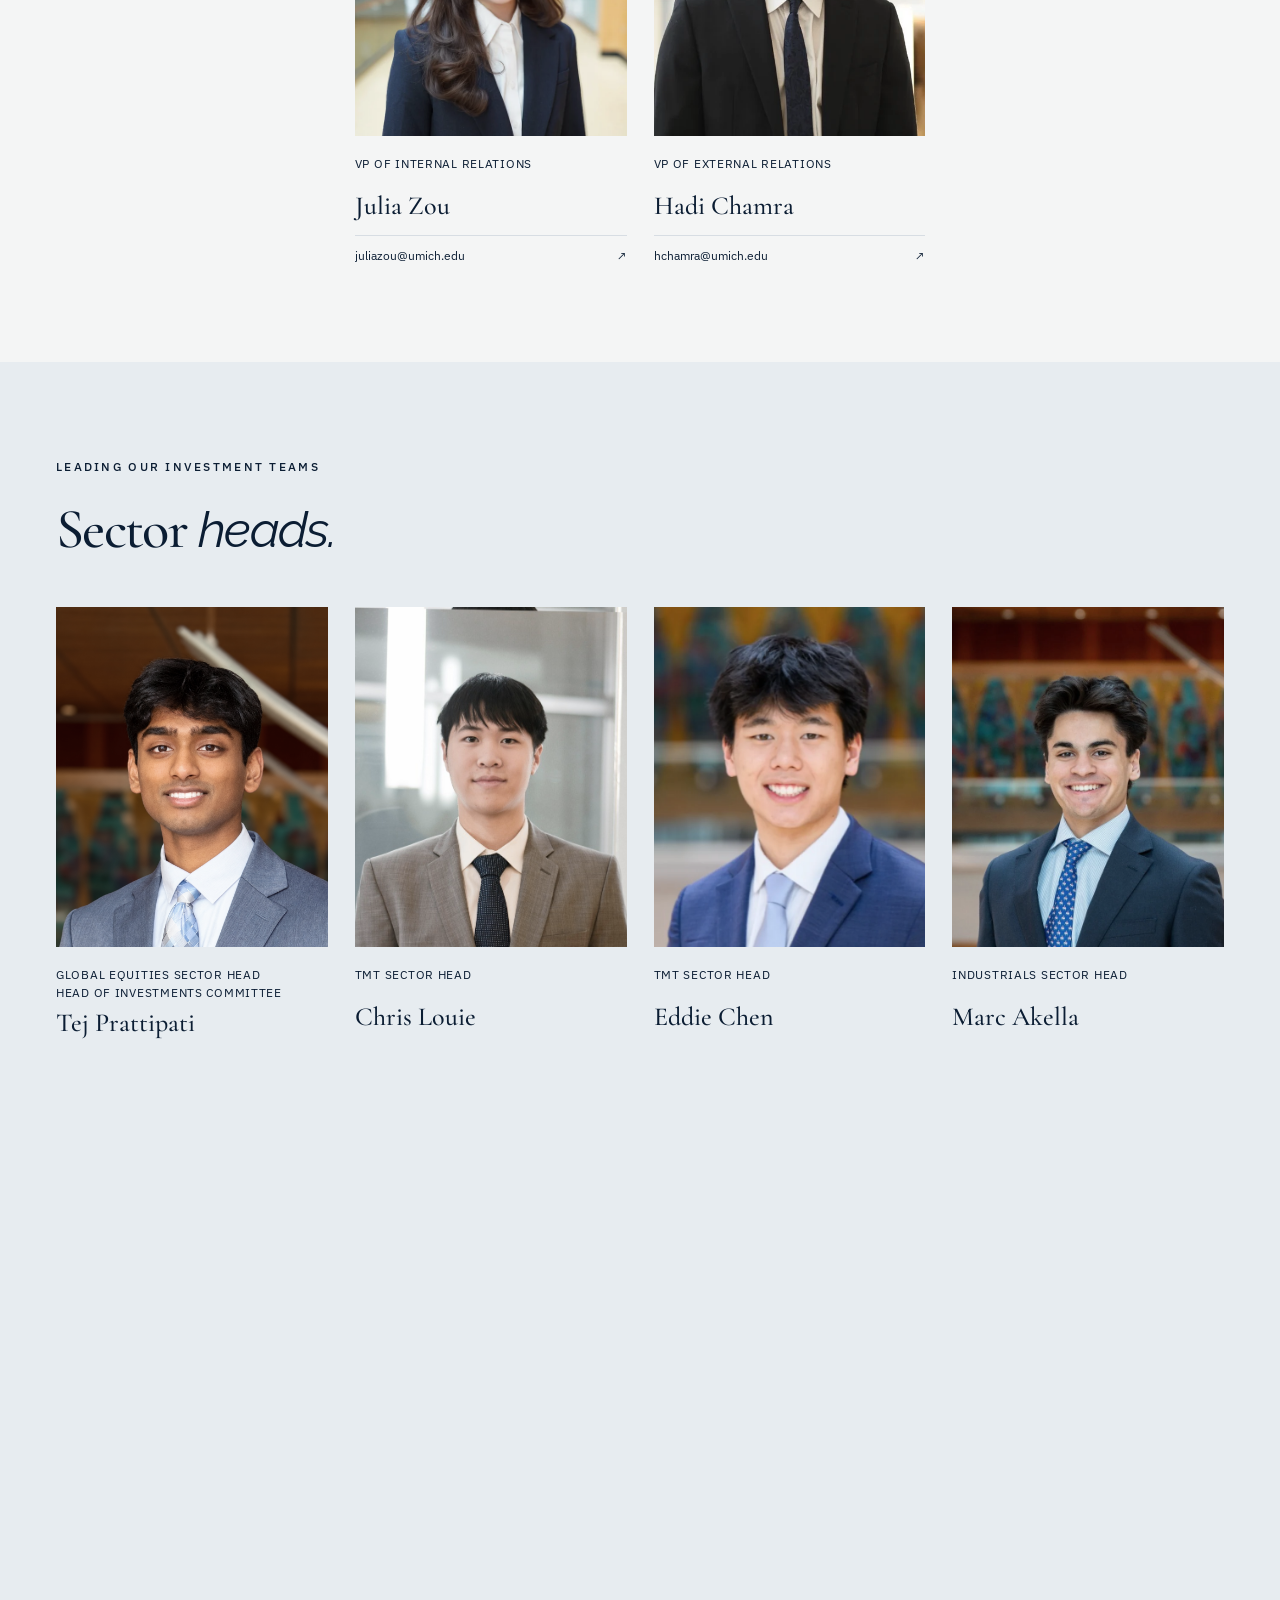
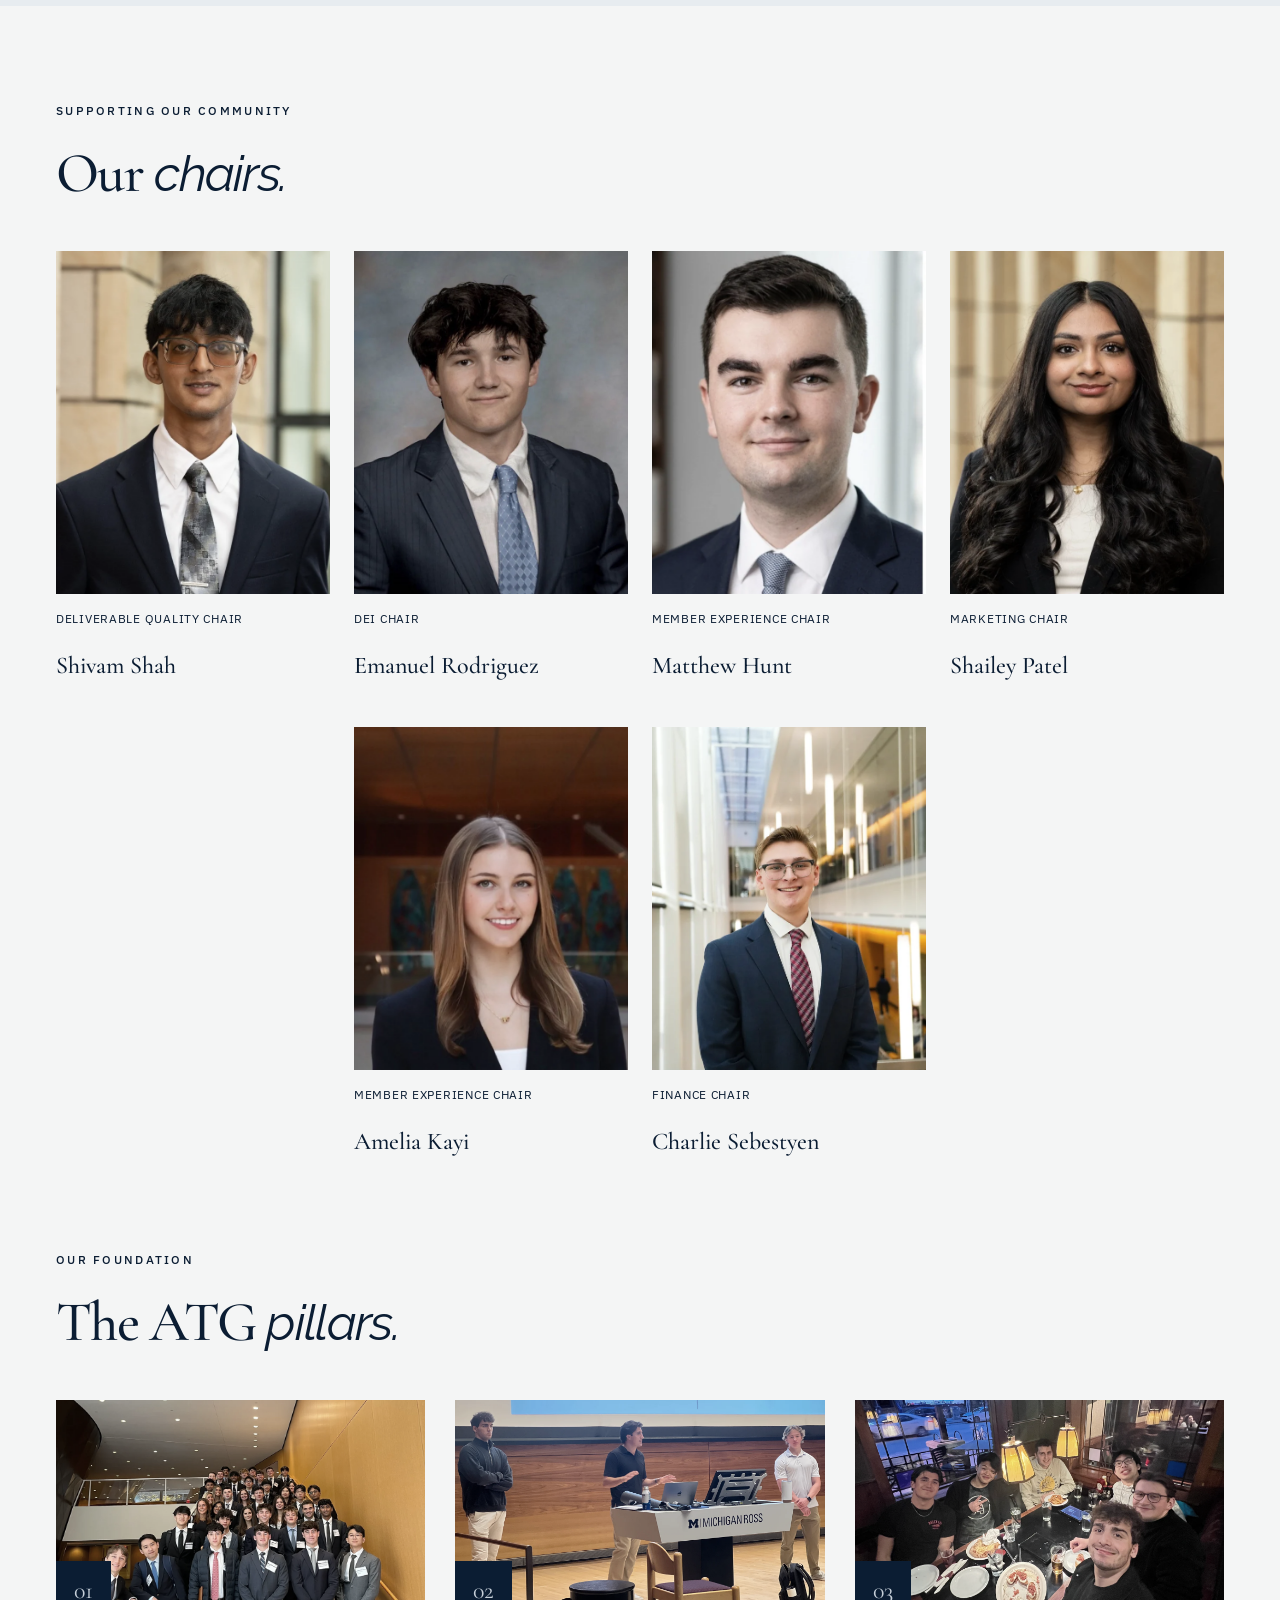
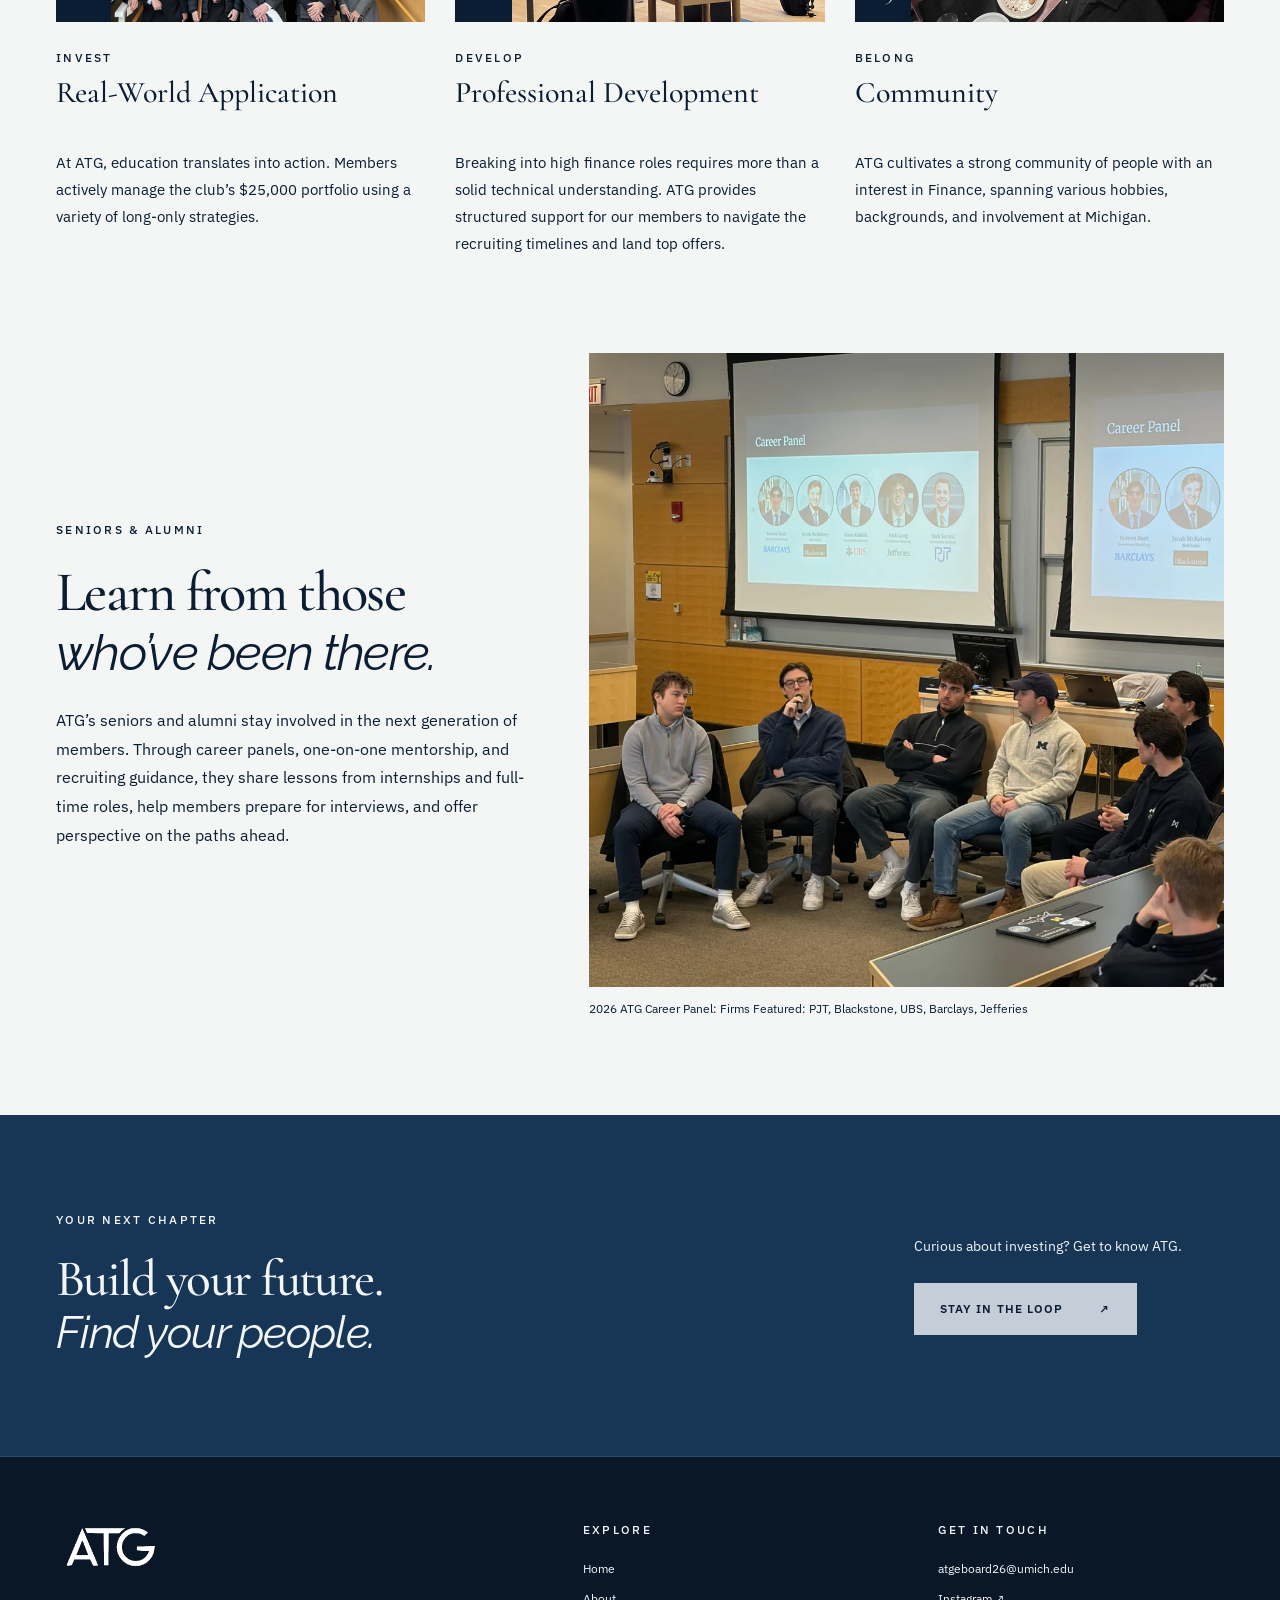
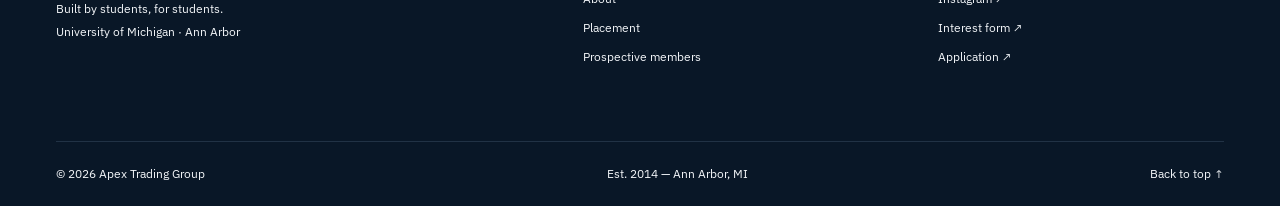
==== commit fc05da5e: "Remove John McWilliams from sector heads" ====
--- a/about/index.html
+++ b/about/index.html
@@ -3,7 +3,7 @@
     <button class="menu-toggle" type="button" aria-expanded="false" aria-controls="main-nav"><span>Menu</span><svg width="16" height="12" viewBox="0 0 16 12" aria-hidden="true" focusable="false"><path d="M1 1H15M1 6H15M1 11H15" fill="none" stroke="currentColor" stroke-width="1.25"/></svg></button><nav id="main-nav" aria-label="Main navigation"><a href="index.html">Home</a><a href="about.html" aria-current="page">About</a><a href="placement.html">Placement</a><a href="prospective-members.html">Prospective members</a><a class="nav-interest" href="https://docs.google.com/forms/d/e/1FAIpQLScVhLemPFYhCPNIk2Ntit9PGxSt3cFWAZRNWeOc0bkL1iDHwQ/viewform" target="_blank" rel="noopener">Interest form ↗</a><a class="button small" href="https://docs.google.com/forms/d/e/1FAIpQLSdsdARANegPU2hPOpjgXjonW-cbbBb34Cm18DGZ4Rh7cRIPxQ/viewform" target="_blank" rel="noopener">Application ↗</a></nav></header><main id="main"><section class="subhero"><div class="subhero-sky"></div><div class="wrap"><p class="eyebrow light">About Apex Trading Group</p><h1>Shared ambition.<br><em>Individual potential.</em></h1><p class="lead">The University of Michigan’s premier student investment organization. Built around real-world experience, professional growth, and the people who make it possible.</p></div></section>
     <nav class="section-nav wrap" aria-label="About sections"><a href="about.html#executive-board">Executive board ↓</a><a href="about.html#sector-heads">Sector heads ↓</a><a href="about.html#chairs">Chairs ↓</a><a href="about.html#pillars">Our pillars ↓</a><a href="about.html#mentorship">Seniors &amp; alumni ↓</a></nav>
     <section id="executive-board" class="section wrap"><div class="section-heading"><div><p class="eyebrow">The people behind ATG</p><h2>Executive <em>board.</em></h2></div></div><div class="people-grid"><article class="person reveal"><div class="person-photo"><img src="assets/images/will-vanwingerden.webp" alt="Will VanWingerden" class="" width="841" height="900" loading="lazy" ></div><div class="person-info"><p>Co-President</p><h3>Will VanWingerden</h3><a href="mailto:willvw@umich.edu">willvw@umich.edu <span>↗</span></a></div></article><article class="person reveal"><div class="person-photo"><img src="assets/images/jack-xu.webp" alt="Jack Xu" class="" width="639" height="900" loading="lazy" ></div><div class="person-info"><p>Co-President</p><h3>Jack Xu</h3><a href="mailto:jackxu@umich.edu">jackxu@umich.edu <span>↗</span></a></div></article><article class="person reveal"><div class="person-photo"><img src="assets/images/massimo-garcia.webp" alt="Massimo Garcia" class="" width="600" height="900" loading="lazy" ></div><div class="person-info"><p>VP of Education</p><h3>Massimo Garcia</h3><a href="mailto:massimog@umich.edu">massimog@umich.edu <span>↗</span></a></div></article><article class="person reveal"><div class="person-photo"><img src="assets/images/oliver-kosinski.webp" alt="Oliver Kosinski" class="" width="599" height="900" loading="lazy" style="--photo-zoom:1.15;object-position:center 65%"></div><div class="person-info"><p>VP of Recruitment</p><h3>Oliver Kosinski</h3><a href="mailto:oliverko@umich.edu">oliverko@umich.edu <span>↗</span></a></div></article><article class="person reveal"><div class="person-photo"><img src="assets/images/julia-zou.webp" alt="Julia Zou" class="" width="600" height="900" loading="lazy" ></div><div class="person-info"><p>VP of Internal Relations</p><h3>Julia Zou</h3><a href="mailto:juliazou@umich.edu">juliazou@umich.edu <span>↗</span></a></div></article><article class="person reveal"><div class="person-photo"><img src="assets/images/hadi-chamra.webp" alt="Hadi Chamra" class="" width="900" height="572" loading="lazy" ></div><div class="person-info"><p>VP of External Relations</p><h3>Hadi Chamra</h3><a href="mailto:hchamra@umich.edu">hchamra@umich.edu <span>↗</span></a></div></article></div></section>
-    <section id="sector-heads" class="section chairs-section"><div class="wrap"><div class="section-heading"><div><p class="eyebrow">Leading our investment teams</p><h2>Sector <em>heads.</em></h2></div></div><div class="people-grid"><article class="person reveal"><div class="person-photo"><img src="assets/images/tej-prattipati-new.png" alt="Tej Prattipati" class="" width="1254" height="1254" loading="lazy" ></div><div class="person-info"><p>Global Equities Sector Head<br>Head of Investments Committee</p><h3>Tej Prattipati</h3></div></article><article class="person reveal"><div class="person-photo"><img src="assets/images/chris-louie.jpg" alt="Chris Louie" class="" width="800" height="800" loading="lazy" ></div><div class="person-info"><p>TMT Sector Head</p><h3>Chris Louie</h3></div></article><article class="person reveal"><div class="person-photo"><img src="assets/images/edward-chen.webp" alt="Eddie Chen" class="" width="800" height="800" loading="lazy" ></div><div class="person-info"><p>TMT Sector Head</p><h3>Eddie Chen</h3></div></article><article class="person reveal"><div class="person-photo"><img src="assets/images/john-mcwilliams.webp" alt="John McWilliams" class="" width="800" height="800" loading="lazy" ></div><div class="person-info"><p>Healthcare Sector Head</p><h3>John McWilliams</h3></div></article><article class="person reveal"><div class="person-photo"><img src="assets/images/marc-akella.webp" alt="Marc Akella" class="" width="800" height="800" loading="lazy" ></div><div class="person-info"><p>Industrials Sector Head</p><h3>Marc Akella</h3></div></article><article class="person reveal"><div class="person-photo"><img src="assets/images/ava-goldsmith.webp" alt="Ava Goldsmith" class="" width="800" height="800" loading="lazy" ></div><div class="person-info"><p>PUI Sector Head</p><h3>Ava Goldsmith</h3></div></article></div></div></section>
+    <section id="sector-heads" class="section chairs-section"><div class="wrap"><div class="section-heading"><div><p class="eyebrow">Leading our investment teams</p><h2>Sector <em>heads.</em></h2></div></div><div class="people-grid"><article class="person reveal"><div class="person-photo"><img src="assets/images/tej-prattipati-new.png" alt="Tej Prattipati" class="" width="1254" height="1254" loading="lazy" ></div><div class="person-info"><p>Global Equities Sector Head<br>Head of Investments Committee</p><h3>Tej Prattipati</h3></div></article><article class="person reveal"><div class="person-photo"><img src="assets/images/chris-louie.jpg" alt="Chris Louie" class="" width="800" height="800" loading="lazy" ></div><div class="person-info"><p>TMT Sector Head</p><h3>Chris Louie</h3></div></article><article class="person reveal"><div class="person-photo"><img src="assets/images/edward-chen.webp" alt="Eddie Chen" class="" width="800" height="800" loading="lazy" ></div><div class="person-info"><p>TMT Sector Head</p><h3>Eddie Chen</h3></div></article><article class="person reveal"><div class="person-photo"><img src="assets/images/marc-akella.webp" alt="Marc Akella" class="" width="800" height="800" loading="lazy" ></div><div class="person-info"><p>Industrials Sector Head</p><h3>Marc Akella</h3></div></article><article class="person reveal"><div class="person-photo"><img src="assets/images/ava-goldsmith.webp" alt="Ava Goldsmith" class="" width="800" height="800" loading="lazy" ></div><div class="person-info"><p>PUI Sector Head</p><h3>Ava Goldsmith</h3></div></article></div></div></section>
     <section id="chairs" class="section wrap"><div class="section-heading"><div><p class="eyebrow">Supporting our community</p><h2>Our <em>chairs.</em></h2></div></div><div class="people-grid"><article class="person reveal"><div class="person-photo"><img src="assets/images/shivam-shah.webp" alt="Shivam Shah" class="" width="800" height="800" loading="lazy" ></div><div class="person-info"><p>Deliverable Quality Chair</p><h3>Shivam Shah</h3></div></article><article class="person reveal"><div class="person-photo"><img src="assets/images/emanuel-rodriguez.webp" alt="Emanuel Rodriguez" class="" width="648" height="899" loading="lazy" ></div><div class="person-info"><p>DEI Chair</p><h3>Emanuel Rodriguez</h3></div></article><article class="person reveal"><div class="person-photo"><img src="assets/images/matthew-hunt.webp" alt="Matthew Hunt" class="" width="800" height="800" loading="lazy" ></div><div class="person-info"><p>Member Experience Chair</p><h3>Matthew Hunt</h3></div></article><article class="person reveal"><div class="person-photo"><img src="assets/images/shailey-patel.webp" alt="Shailey Patel" class="" width="800" height="800" loading="lazy" ></div><div class="person-info"><p>Marketing Chair</p><h3>Shailey Patel</h3></div></article><article class="person reveal"><div class="person-photo"><img src="assets/images/amelia-kayi.webp" alt="Amelia Kayi" class="" width="800" height="800" loading="lazy" ></div><div class="person-info"><p>Member Experience Chair</p><h3>Amelia Kayi</h3></div></article><article class="person reveal"><div class="person-photo"><img src="assets/images/charlie-sebestyen.webp" alt="Charlie Sebestyen" class="" width="599" height="900" loading="lazy" ></div><div class="person-info"><p>Finance Chair</p><h3>Charlie Sebestyen</h3></div></article></div></section>
     <section id="pillars" class="section wrap"><div class="section-heading"><div><p class="eyebrow">Our foundation</p><h2>The ATG <em>pillars.</em></h2></div></div><div class="pillars"><article class="pillar reveal" id="pillar-1"><div class="pillar-photo"><img src="assets/images/real-world-application.webp" alt="ATG members together at a club event" class="" width="1050" height="1400" loading="lazy" ><span>01</span></div><div class="pillar-copy"><p class="eyebrow">Invest</p><h3>Real-World Application</h3><p>At ATG, education translates into action. Members actively manage the club’s $25,000 portfolio using a variety of long-only strategies.</p></div></article><article class="pillar reveal" id="pillar-2"><div class="pillar-photo"><img src="assets/images/club-gallery-10.webp" alt="ATG members presenting at the Michigan Ross podium" class="" width="1400" height="1050" loading="lazy" ><span>02</span></div><div class="pillar-copy"><p class="eyebrow">Develop</p><h3>Professional Development</h3><p>Breaking into high finance roles requires more than a solid technical understanding. ATG provides structured support for our members to navigate the recruiting timelines and land top offers.</p></div></article><article class="pillar reveal" id="pillar-3"><div class="pillar-photo"><img src="assets/images/community.webp" alt="ATG members socializing" class="" width="1400" height="1050" loading="lazy" ><span>03</span></div><div class="pillar-copy"><p class="eyebrow">Belong</p><h3>Community</h3><p>ATG cultivates a strong community of people with an interest in Finance, spanning various hobbies, backgrounds, and involvement at Michigan.</p></div></article></div></section>
     <section id="mentorship" class="section wrap mentorship-section"><div class="mentorship-copy"><p class="eyebrow">Seniors &amp; alumni</p><h2>Learn from those<br><em>who’ve been there.</em></h2><p>ATG’s seniors and alumni stay involved in the next generation of members. Through career panels, one-on-one mentorship, and recruiting guidance, they share lessons from internships and full-time roles, help members prepare for interviews, and offer perspective on the paths ahead.</p></div><figure class="mentorship-photo"><img src="assets/images/placement-group-photo.webp" alt="ATG members sharing their recruiting experiences at a career panel" class="" width="1050" height="1400" loading="lazy" ><figcaption>2026 ATG Career Panel: Firms Featured: PJT, Blackstone, UBS, Barclays, Jefferies</figcaption></figure></section></main><section class="join-band"><div class="wrap join-inner"><div><p class="eyebrow light">Your next chapter</p><h2>Build your future.<br><em>Find your people.</em></h2></div><div><p>Curious about investing? Get to know ATG.</p><a class="button" href="https://docs.google.com/forms/d/e/1FAIpQLScVhLemPFYhCPNIk2Ntit9PGxSt3cFWAZRNWeOc0bkL1iDHwQ/viewform" target="_blank" rel="noopener">Stay in the loop <span>↗</span></a></div></div></section>
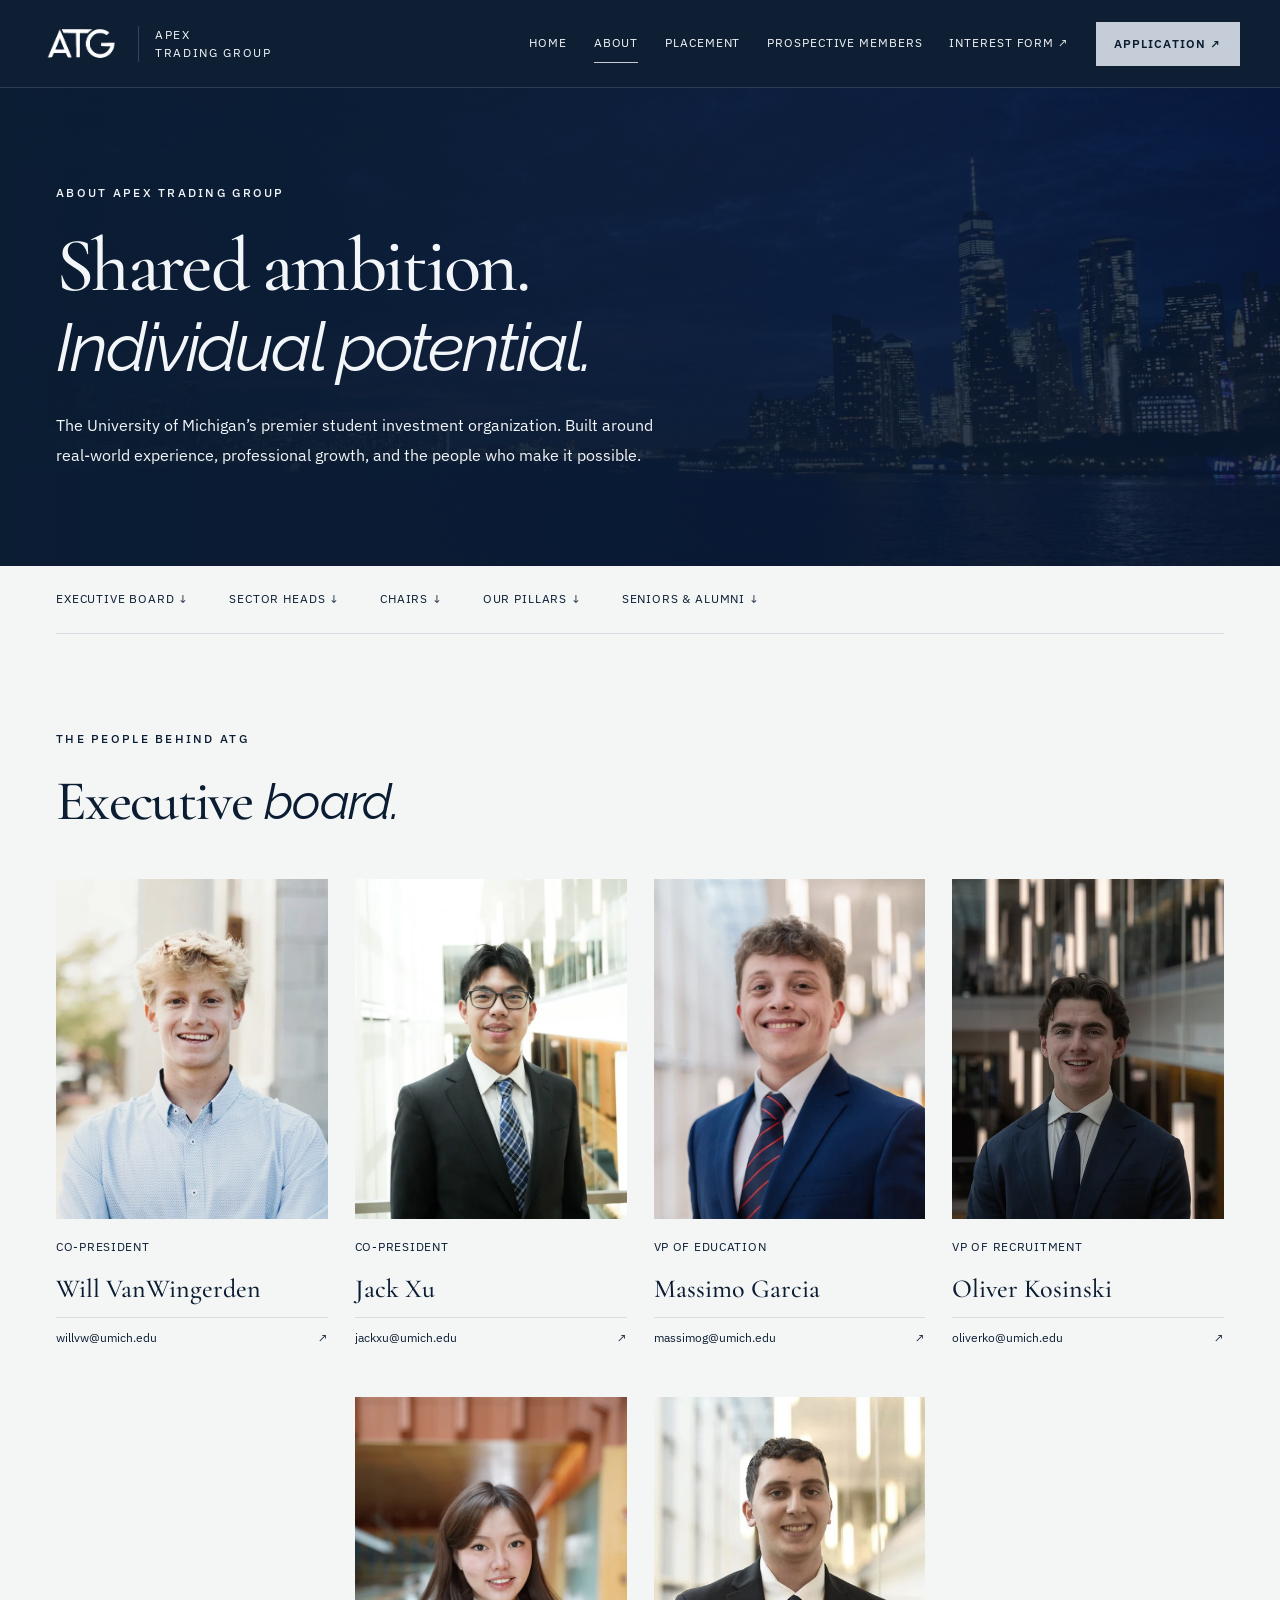
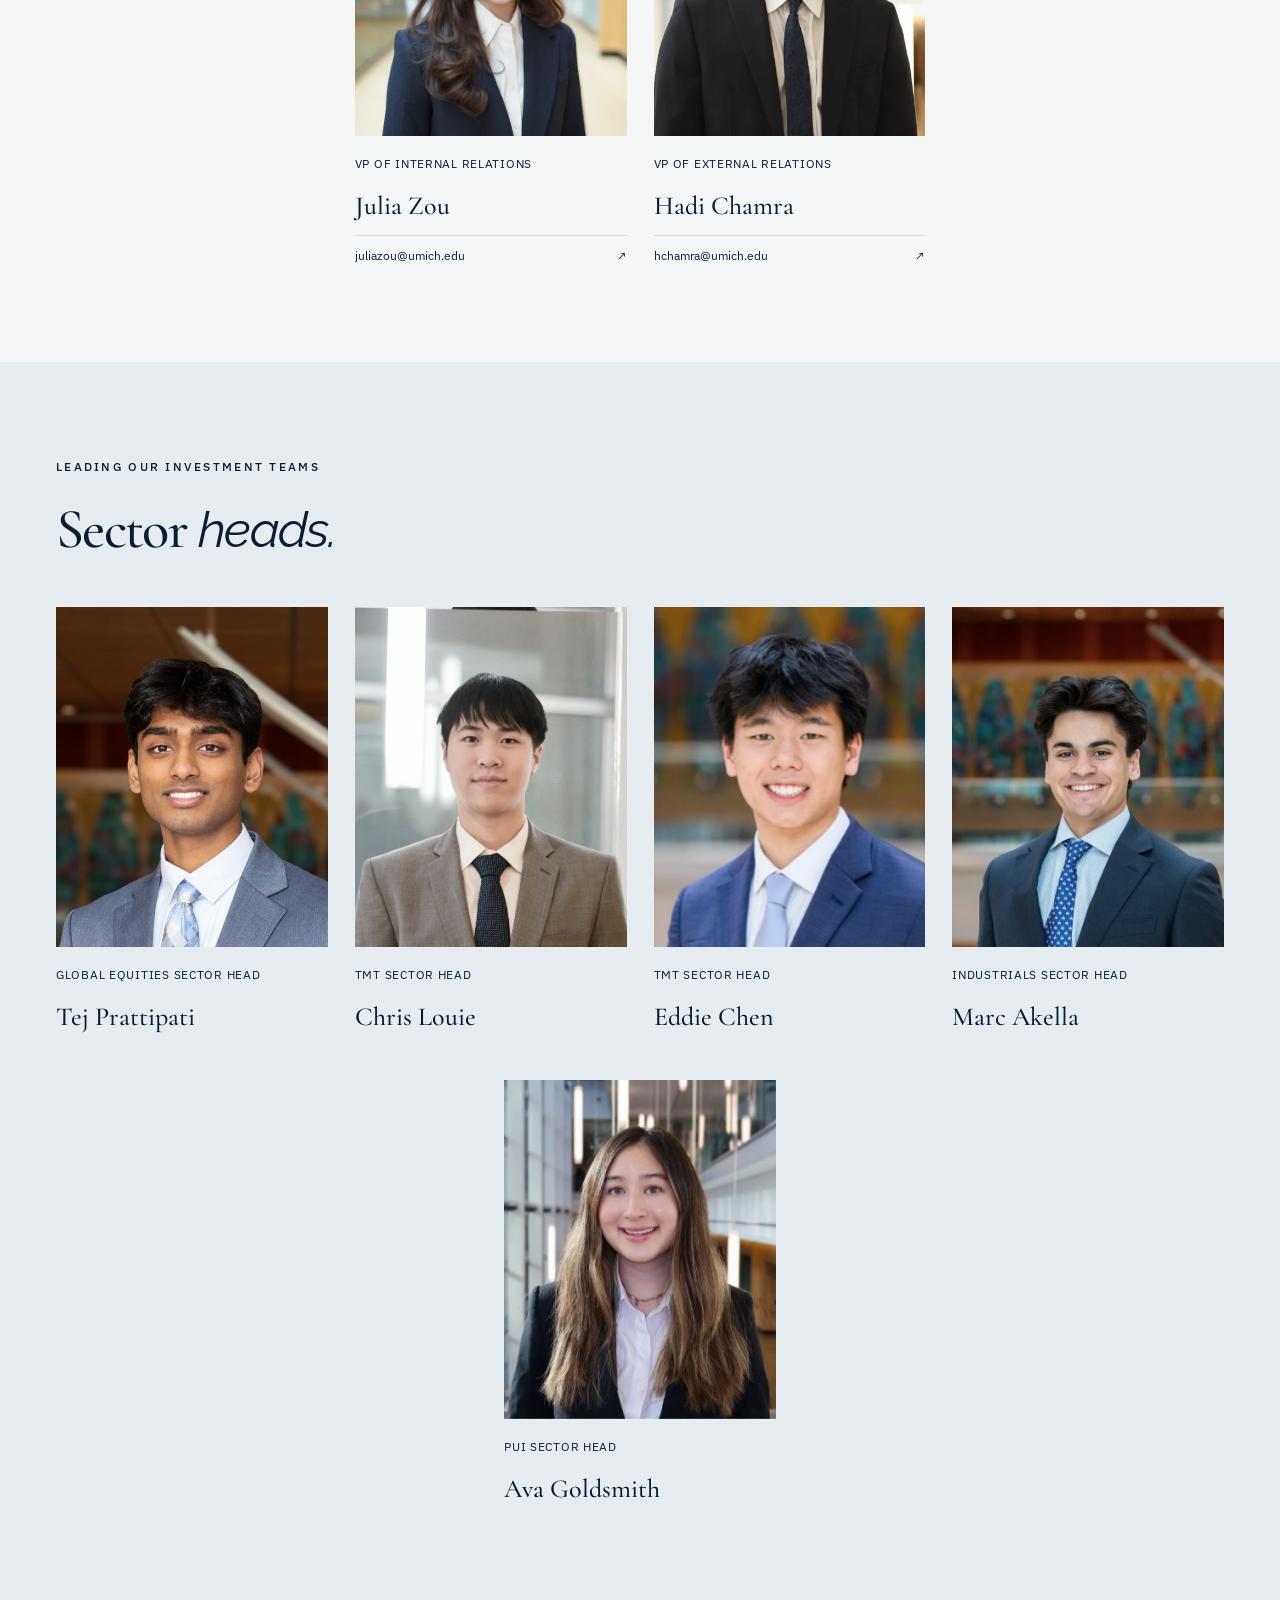
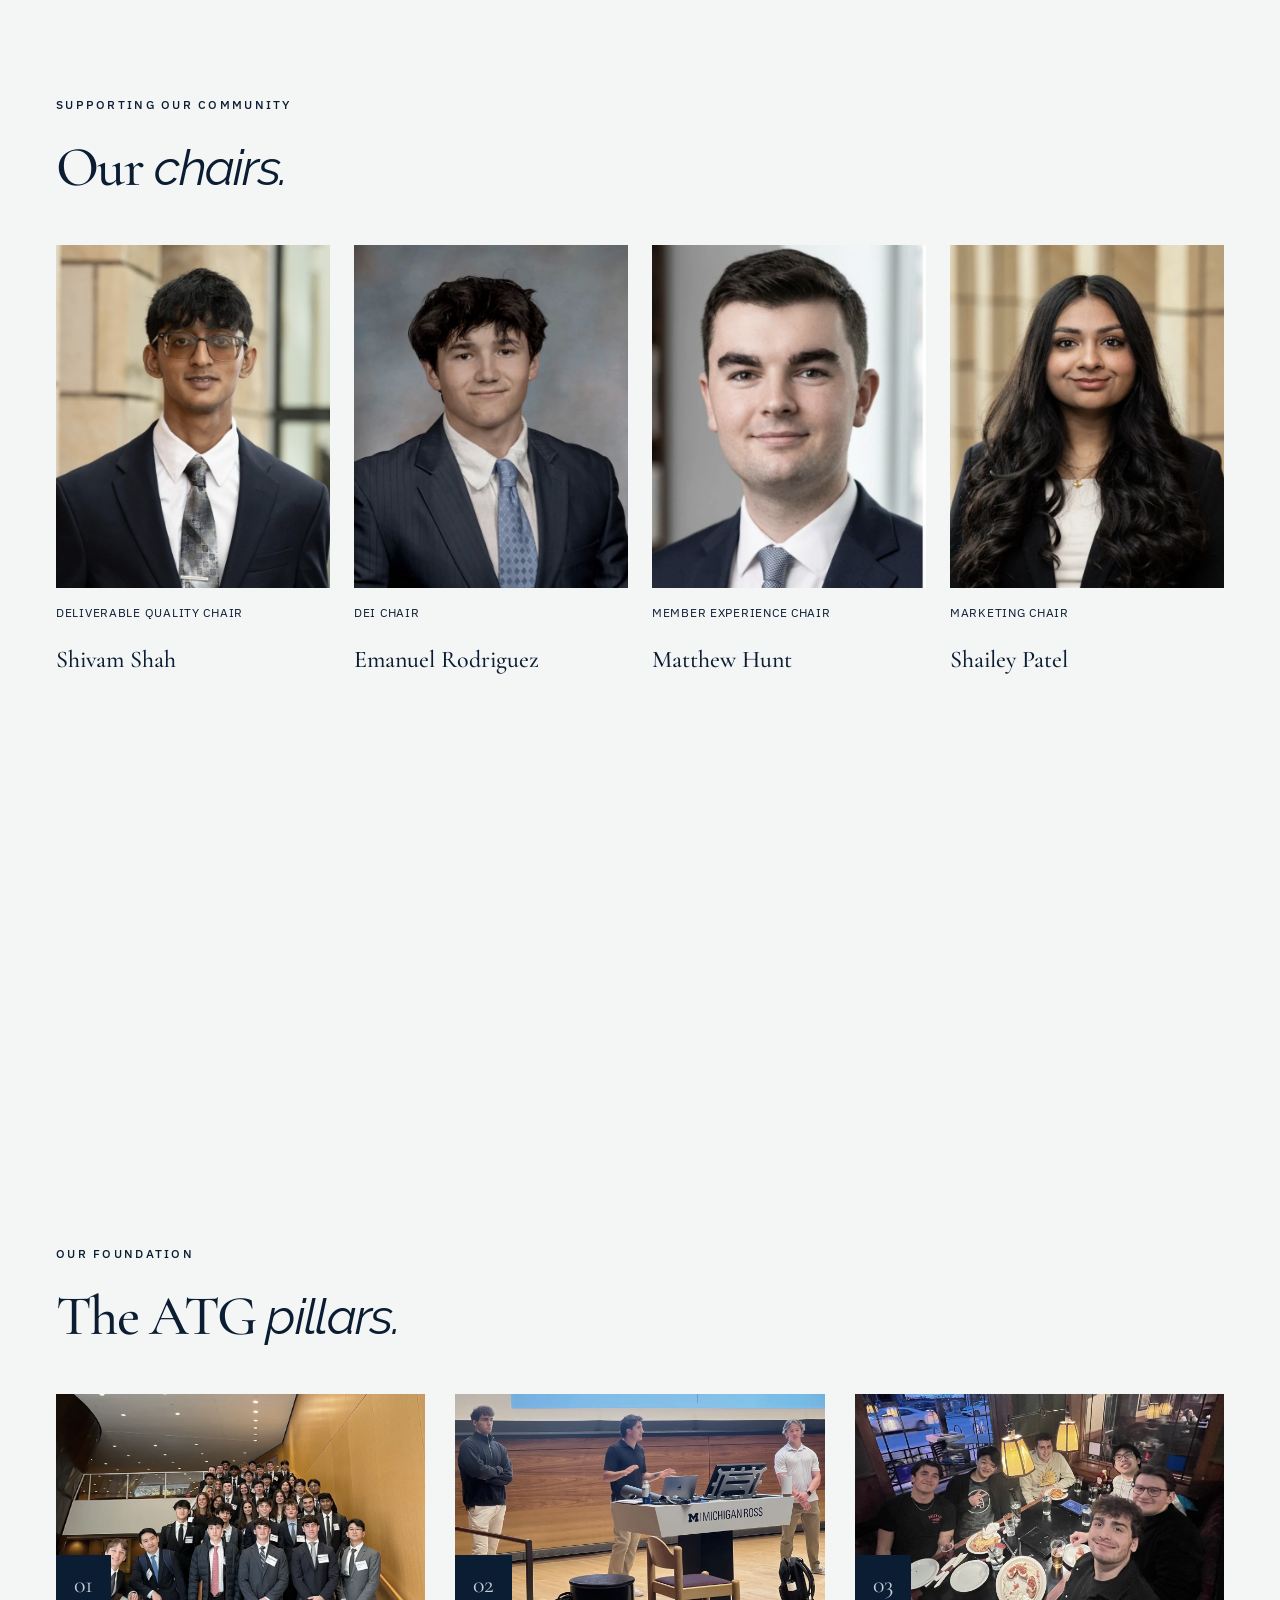
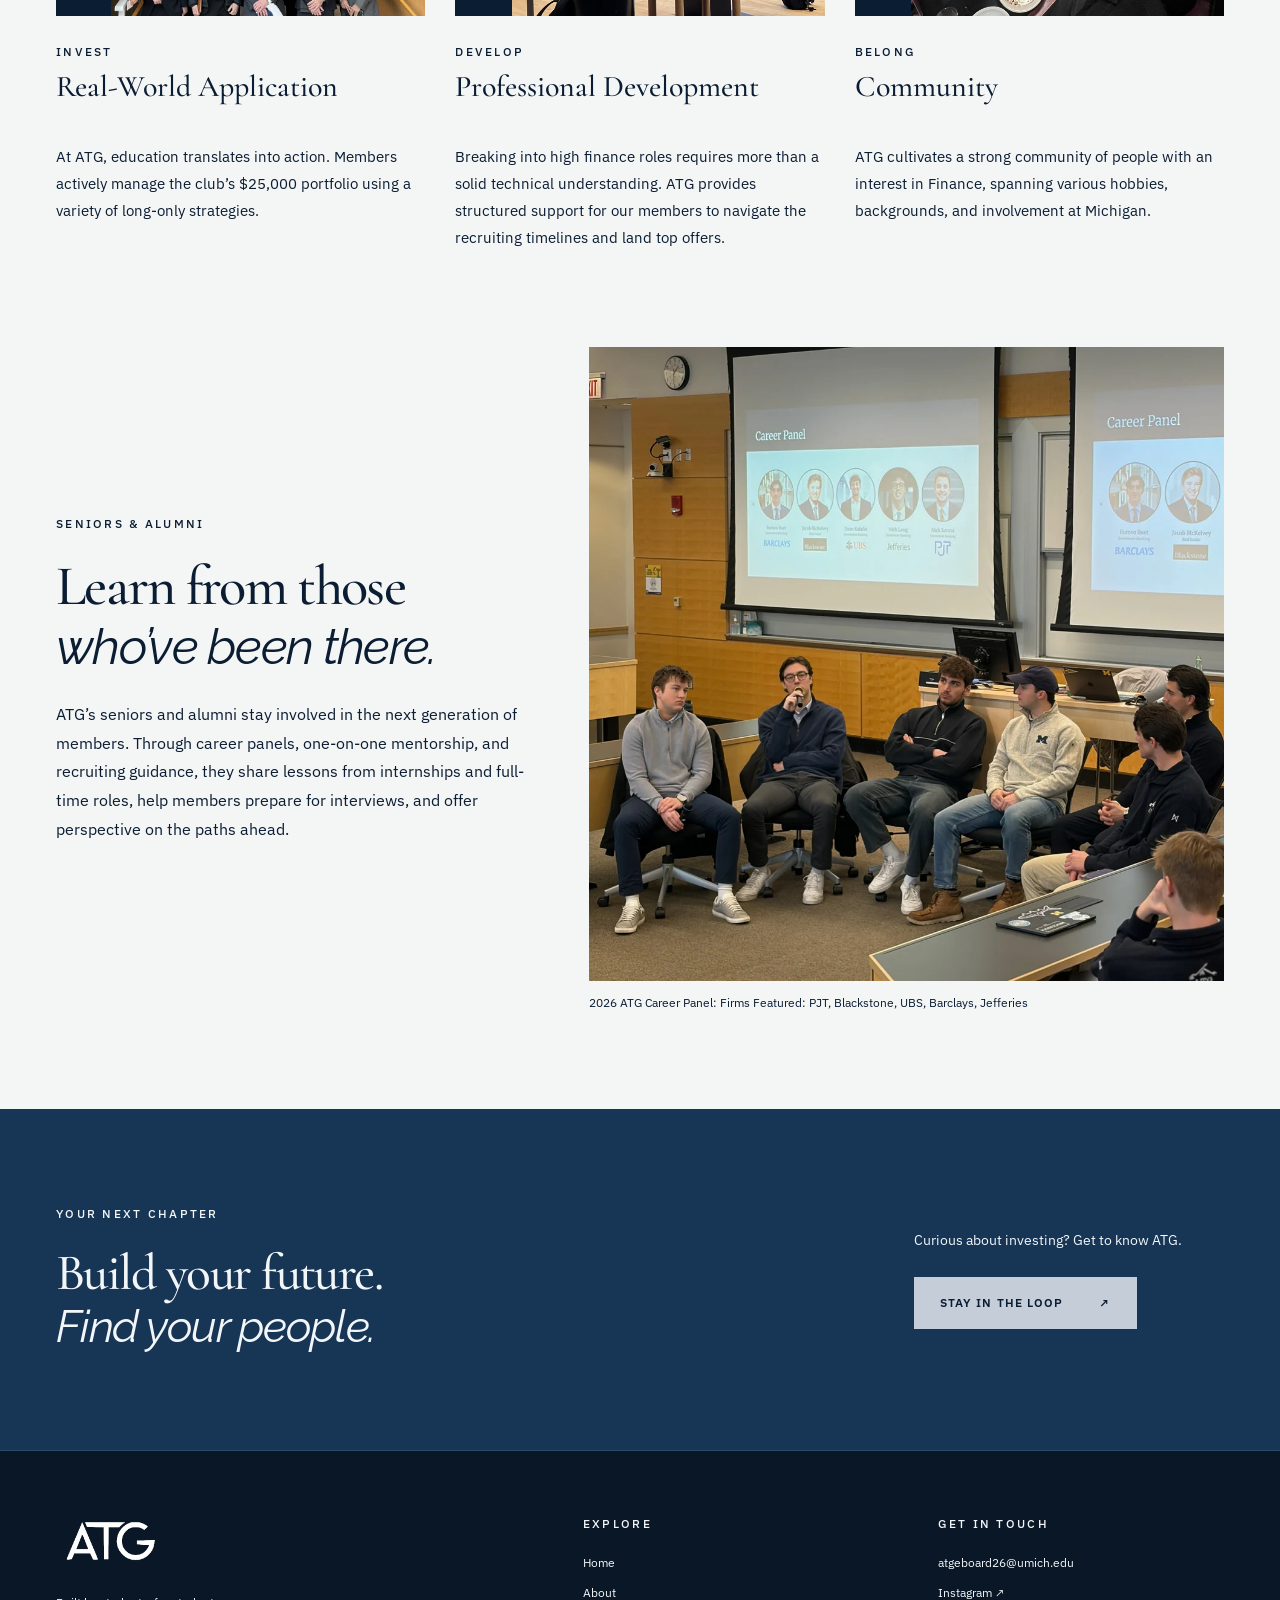
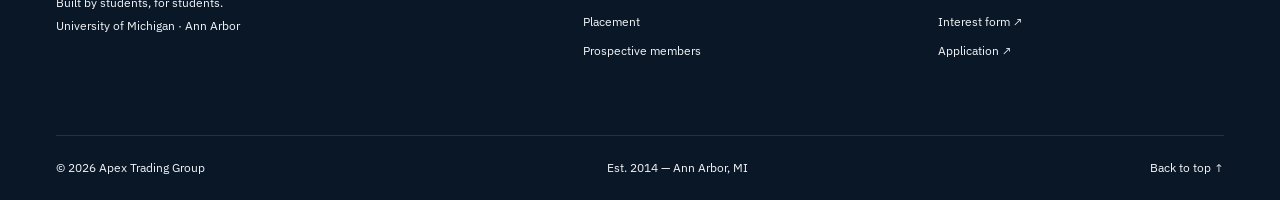
==== commit cc418b1c: "Remove investments committee title" ====
--- a/about/index.html
+++ b/about/index.html
@@ -3,7 +3,7 @@
     <button class="menu-toggle" type="button" aria-expanded="false" aria-controls="main-nav"><span>Menu</span><svg width="16" height="12" viewBox="0 0 16 12" aria-hidden="true" focusable="false"><path d="M1 1H15M1 6H15M1 11H15" fill="none" stroke="currentColor" stroke-width="1.25"/></svg></button><nav id="main-nav" aria-label="Main navigation"><a href="index.html">Home</a><a href="about.html" aria-current="page">About</a><a href="placement.html">Placement</a><a href="prospective-members.html">Prospective members</a><a class="nav-interest" href="https://docs.google.com/forms/d/e/1FAIpQLScVhLemPFYhCPNIk2Ntit9PGxSt3cFWAZRNWeOc0bkL1iDHwQ/viewform" target="_blank" rel="noopener">Interest form ↗</a><a class="button small" href="https://docs.google.com/forms/d/e/1FAIpQLSdsdARANegPU2hPOpjgXjonW-cbbBb34Cm18DGZ4Rh7cRIPxQ/viewform" target="_blank" rel="noopener">Application ↗</a></nav></header><main id="main"><section class="subhero"><div class="subhero-sky"></div><div class="wrap"><p class="eyebrow light">About Apex Trading Group</p><h1>Shared ambition.<br><em>Individual potential.</em></h1><p class="lead">The University of Michigan’s premier student investment organization. Built around real-world experience, professional growth, and the people who make it possible.</p></div></section>
     <nav class="section-nav wrap" aria-label="About sections"><a href="about.html#executive-board">Executive board ↓</a><a href="about.html#sector-heads">Sector heads ↓</a><a href="about.html#chairs">Chairs ↓</a><a href="about.html#pillars">Our pillars ↓</a><a href="about.html#mentorship">Seniors &amp; alumni ↓</a></nav>
     <section id="executive-board" class="section wrap"><div class="section-heading"><div><p class="eyebrow">The people behind ATG</p><h2>Executive <em>board.</em></h2></div></div><div class="people-grid"><article class="person reveal"><div class="person-photo"><img src="assets/images/will-vanwingerden.webp" alt="Will VanWingerden" class="" width="841" height="900" loading="lazy" ></div><div class="person-info"><p>Co-President</p><h3>Will VanWingerden</h3><a href="mailto:willvw@umich.edu">willvw@umich.edu <span>↗</span></a></div></article><article class="person reveal"><div class="person-photo"><img src="assets/images/jack-xu.webp" alt="Jack Xu" class="" width="639" height="900" loading="lazy" ></div><div class="person-info"><p>Co-President</p><h3>Jack Xu</h3><a href="mailto:jackxu@umich.edu">jackxu@umich.edu <span>↗</span></a></div></article><article class="person reveal"><div class="person-photo"><img src="assets/images/massimo-garcia.webp" alt="Massimo Garcia" class="" width="600" height="900" loading="lazy" ></div><div class="person-info"><p>VP of Education</p><h3>Massimo Garcia</h3><a href="mailto:massimog@umich.edu">massimog@umich.edu <span>↗</span></a></div></article><article class="person reveal"><div class="person-photo"><img src="assets/images/oliver-kosinski.webp" alt="Oliver Kosinski" class="" width="599" height="900" loading="lazy" style="--photo-zoom:1.15;object-position:center 65%"></div><div class="person-info"><p>VP of Recruitment</p><h3>Oliver Kosinski</h3><a href="mailto:oliverko@umich.edu">oliverko@umich.edu <span>↗</span></a></div></article><article class="person reveal"><div class="person-photo"><img src="assets/images/julia-zou.webp" alt="Julia Zou" class="" width="600" height="900" loading="lazy" ></div><div class="person-info"><p>VP of Internal Relations</p><h3>Julia Zou</h3><a href="mailto:juliazou@umich.edu">juliazou@umich.edu <span>↗</span></a></div></article><article class="person reveal"><div class="person-photo"><img src="assets/images/hadi-chamra.webp" alt="Hadi Chamra" class="" width="900" height="572" loading="lazy" ></div><div class="person-info"><p>VP of External Relations</p><h3>Hadi Chamra</h3><a href="mailto:hchamra@umich.edu">hchamra@umich.edu <span>↗</span></a></div></article></div></section>
-    <section id="sector-heads" class="section chairs-section"><div class="wrap"><div class="section-heading"><div><p class="eyebrow">Leading our investment teams</p><h2>Sector <em>heads.</em></h2></div></div><div class="people-grid"><article class="person reveal"><div class="person-photo"><img src="assets/images/tej-prattipati-new.png" alt="Tej Prattipati" class="" width="1254" height="1254" loading="lazy" ></div><div class="person-info"><p>Global Equities Sector Head<br>Head of Investments Committee</p><h3>Tej Prattipati</h3></div></article><article class="person reveal"><div class="person-photo"><img src="assets/images/chris-louie.jpg" alt="Chris Louie" class="" width="800" height="800" loading="lazy" ></div><div class="person-info"><p>TMT Sector Head</p><h3>Chris Louie</h3></div></article><article class="person reveal"><div class="person-photo"><img src="assets/images/edward-chen.webp" alt="Eddie Chen" class="" width="800" height="800" loading="lazy" ></div><div class="person-info"><p>TMT Sector Head</p><h3>Eddie Chen</h3></div></article><article class="person reveal"><div class="person-photo"><img src="assets/images/marc-akella.webp" alt="Marc Akella" class="" width="800" height="800" loading="lazy" ></div><div class="person-info"><p>Industrials Sector Head</p><h3>Marc Akella</h3></div></article><article class="person reveal"><div class="person-photo"><img src="assets/images/ava-goldsmith.webp" alt="Ava Goldsmith" class="" width="800" height="800" loading="lazy" ></div><div class="person-info"><p>PUI Sector Head</p><h3>Ava Goldsmith</h3></div></article></div></div></section>
+    <section id="sector-heads" class="section chairs-section"><div class="wrap"><div class="section-heading"><div><p class="eyebrow">Leading our investment teams</p><h2>Sector <em>heads.</em></h2></div></div><div class="people-grid"><article class="person reveal"><div class="person-photo"><img src="assets/images/tej-prattipati-new.png" alt="Tej Prattipati" class="" width="1254" height="1254" loading="lazy" ></div><div class="person-info"><p>Global Equities Sector Head</p><h3>Tej Prattipati</h3></div></article><article class="person reveal"><div class="person-photo"><img src="assets/images/chris-louie.jpg" alt="Chris Louie" class="" width="800" height="800" loading="lazy" ></div><div class="person-info"><p>TMT Sector Head</p><h3>Chris Louie</h3></div></article><article class="person reveal"><div class="person-photo"><img src="assets/images/edward-chen.webp" alt="Eddie Chen" class="" width="800" height="800" loading="lazy" ></div><div class="person-info"><p>TMT Sector Head</p><h3>Eddie Chen</h3></div></article><article class="person reveal"><div class="person-photo"><img src="assets/images/marc-akella.webp" alt="Marc Akella" class="" width="800" height="800" loading="lazy" ></div><div class="person-info"><p>Industrials Sector Head</p><h3>Marc Akella</h3></div></article><article class="person reveal"><div class="person-photo"><img src="assets/images/ava-goldsmith.webp" alt="Ava Goldsmith" class="" width="800" height="800" loading="lazy" ></div><div class="person-info"><p>PUI Sector Head</p><h3>Ava Goldsmith</h3></div></article></div></div></section>
     <section id="chairs" class="section wrap"><div class="section-heading"><div><p class="eyebrow">Supporting our community</p><h2>Our <em>chairs.</em></h2></div></div><div class="people-grid"><article class="person reveal"><div class="person-photo"><img src="assets/images/shivam-shah.webp" alt="Shivam Shah" class="" width="800" height="800" loading="lazy" ></div><div class="person-info"><p>Deliverable Quality Chair</p><h3>Shivam Shah</h3></div></article><article class="person reveal"><div class="person-photo"><img src="assets/images/emanuel-rodriguez.webp" alt="Emanuel Rodriguez" class="" width="648" height="899" loading="lazy" ></div><div class="person-info"><p>DEI Chair</p><h3>Emanuel Rodriguez</h3></div></article><article class="person reveal"><div class="person-photo"><img src="assets/images/matthew-hunt.webp" alt="Matthew Hunt" class="" width="800" height="800" loading="lazy" ></div><div class="person-info"><p>Member Experience Chair</p><h3>Matthew Hunt</h3></div></article><article class="person reveal"><div class="person-photo"><img src="assets/images/shailey-patel.webp" alt="Shailey Patel" class="" width="800" height="800" loading="lazy" ></div><div class="person-info"><p>Marketing Chair</p><h3>Shailey Patel</h3></div></article><article class="person reveal"><div class="person-photo"><img src="assets/images/amelia-kayi.webp" alt="Amelia Kayi" class="" width="800" height="800" loading="lazy" ></div><div class="person-info"><p>Member Experience Chair</p><h3>Amelia Kayi</h3></div></article><article class="person reveal"><div class="person-photo"><img src="assets/images/charlie-sebestyen.webp" alt="Charlie Sebestyen" class="" width="599" height="900" loading="lazy" ></div><div class="person-info"><p>Finance Chair</p><h3>Charlie Sebestyen</h3></div></article></div></section>
     <section id="pillars" class="section wrap"><div class="section-heading"><div><p class="eyebrow">Our foundation</p><h2>The ATG <em>pillars.</em></h2></div></div><div class="pillars"><article class="pillar reveal" id="pillar-1"><div class="pillar-photo"><img src="assets/images/real-world-application.webp" alt="ATG members together at a club event" class="" width="1050" height="1400" loading="lazy" ><span>01</span></div><div class="pillar-copy"><p class="eyebrow">Invest</p><h3>Real-World Application</h3><p>At ATG, education translates into action. Members actively manage the club’s $25,000 portfolio using a variety of long-only strategies.</p></div></article><article class="pillar reveal" id="pillar-2"><div class="pillar-photo"><img src="assets/images/club-gallery-10.webp" alt="ATG members presenting at the Michigan Ross podium" class="" width="1400" height="1050" loading="lazy" ><span>02</span></div><div class="pillar-copy"><p class="eyebrow">Develop</p><h3>Professional Development</h3><p>Breaking into high finance roles requires more than a solid technical understanding. ATG provides structured support for our members to navigate the recruiting timelines and land top offers.</p></div></article><article class="pillar reveal" id="pillar-3"><div class="pillar-photo"><img src="assets/images/community.webp" alt="ATG members socializing" class="" width="1400" height="1050" loading="lazy" ><span>03</span></div><div class="pillar-copy"><p class="eyebrow">Belong</p><h3>Community</h3><p>ATG cultivates a strong community of people with an interest in Finance, spanning various hobbies, backgrounds, and involvement at Michigan.</p></div></article></div></section>
     <section id="mentorship" class="section wrap mentorship-section"><div class="mentorship-copy"><p class="eyebrow">Seniors &amp; alumni</p><h2>Learn from those<br><em>who’ve been there.</em></h2><p>ATG’s seniors and alumni stay involved in the next generation of members. Through career panels, one-on-one mentorship, and recruiting guidance, they share lessons from internships and full-time roles, help members prepare for interviews, and offer perspective on the paths ahead.</p></div><figure class="mentorship-photo"><img src="assets/images/placement-group-photo.webp" alt="ATG members sharing their recruiting experiences at a career panel" class="" width="1050" height="1400" loading="lazy" ><figcaption>2026 ATG Career Panel: Firms Featured: PJT, Blackstone, UBS, Barclays, Jefferies</figcaption></figure></section></main><section class="join-band"><div class="wrap join-inner"><div><p class="eyebrow light">Your next chapter</p><h2>Build your future.<br><em>Find your people.</em></h2></div><div><p>Curious about investing? Get to know ATG.</p><a class="button" href="https://docs.google.com/forms/d/e/1FAIpQLScVhLemPFYhCPNIk2Ntit9PGxSt3cFWAZRNWeOc0bkL1iDHwQ/viewform" target="_blank" rel="noopener">Stay in the loop <span>↗</span></a></div></div></section>
